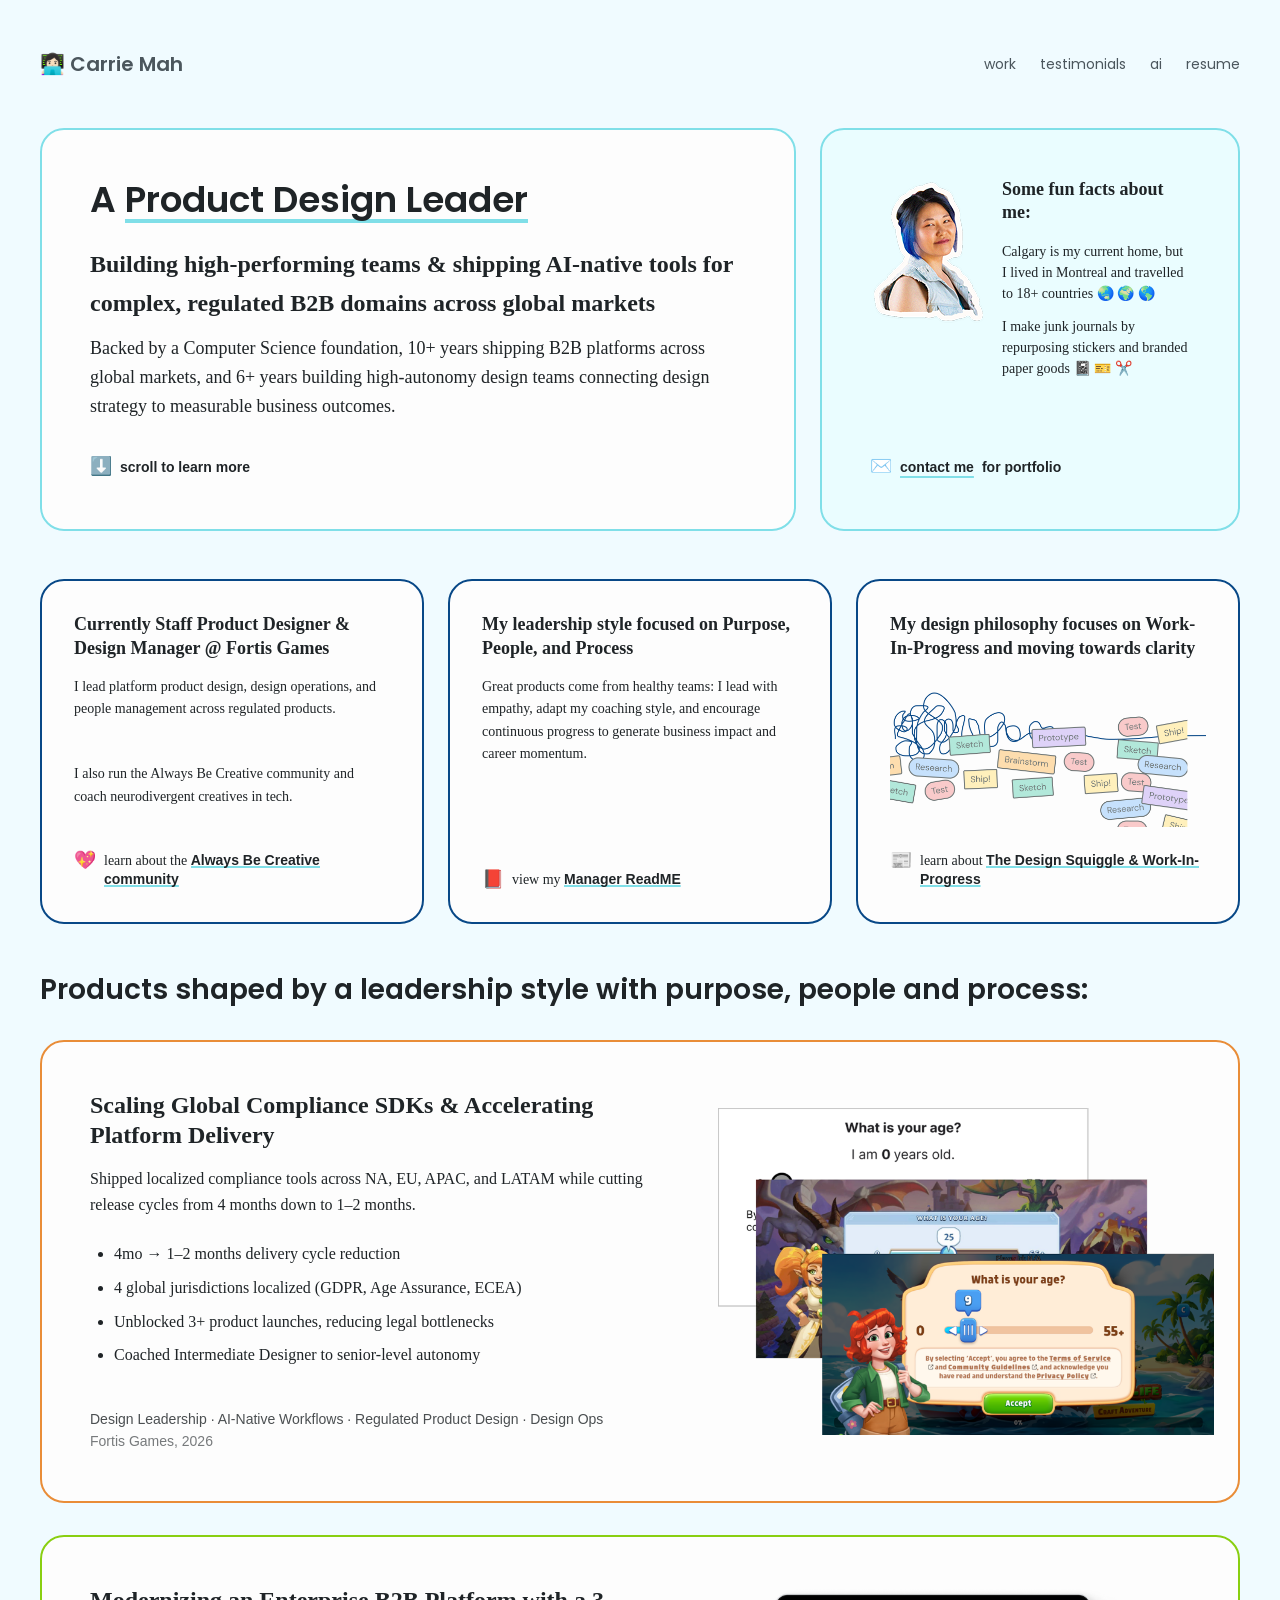
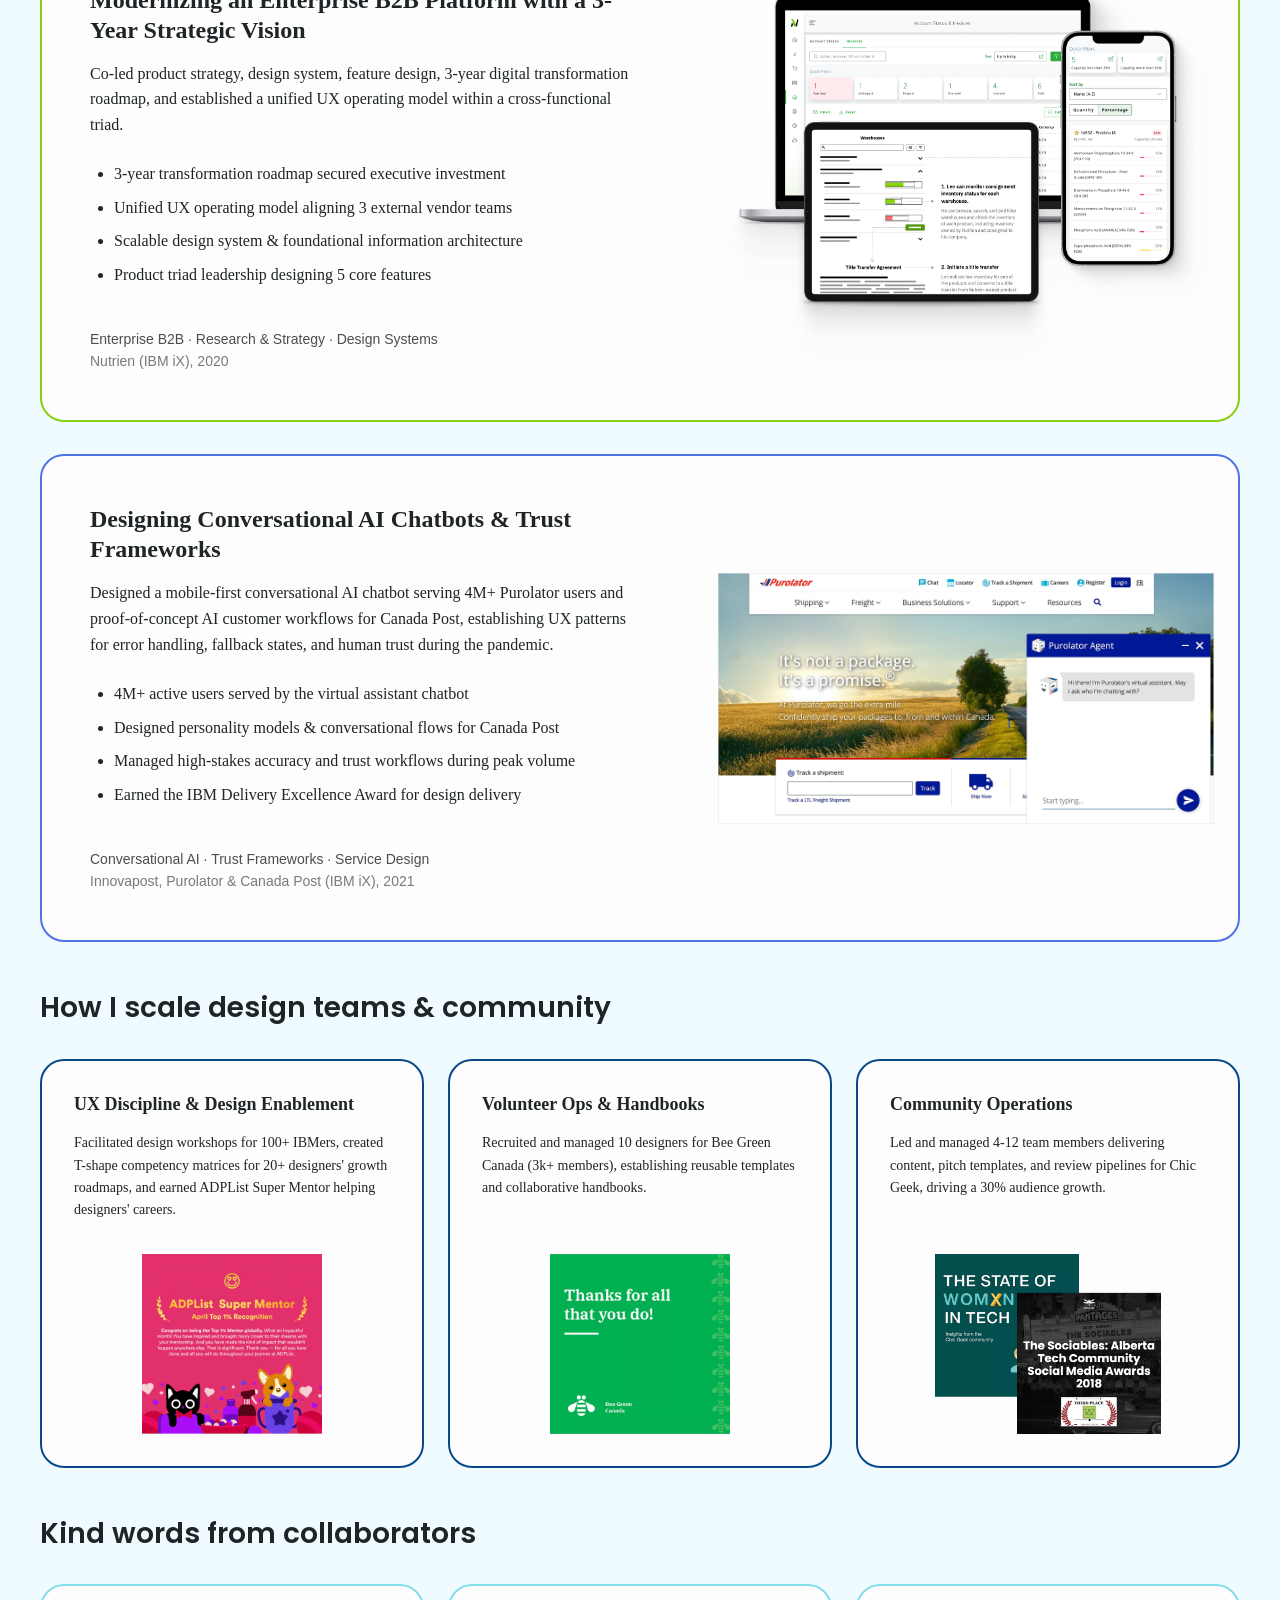
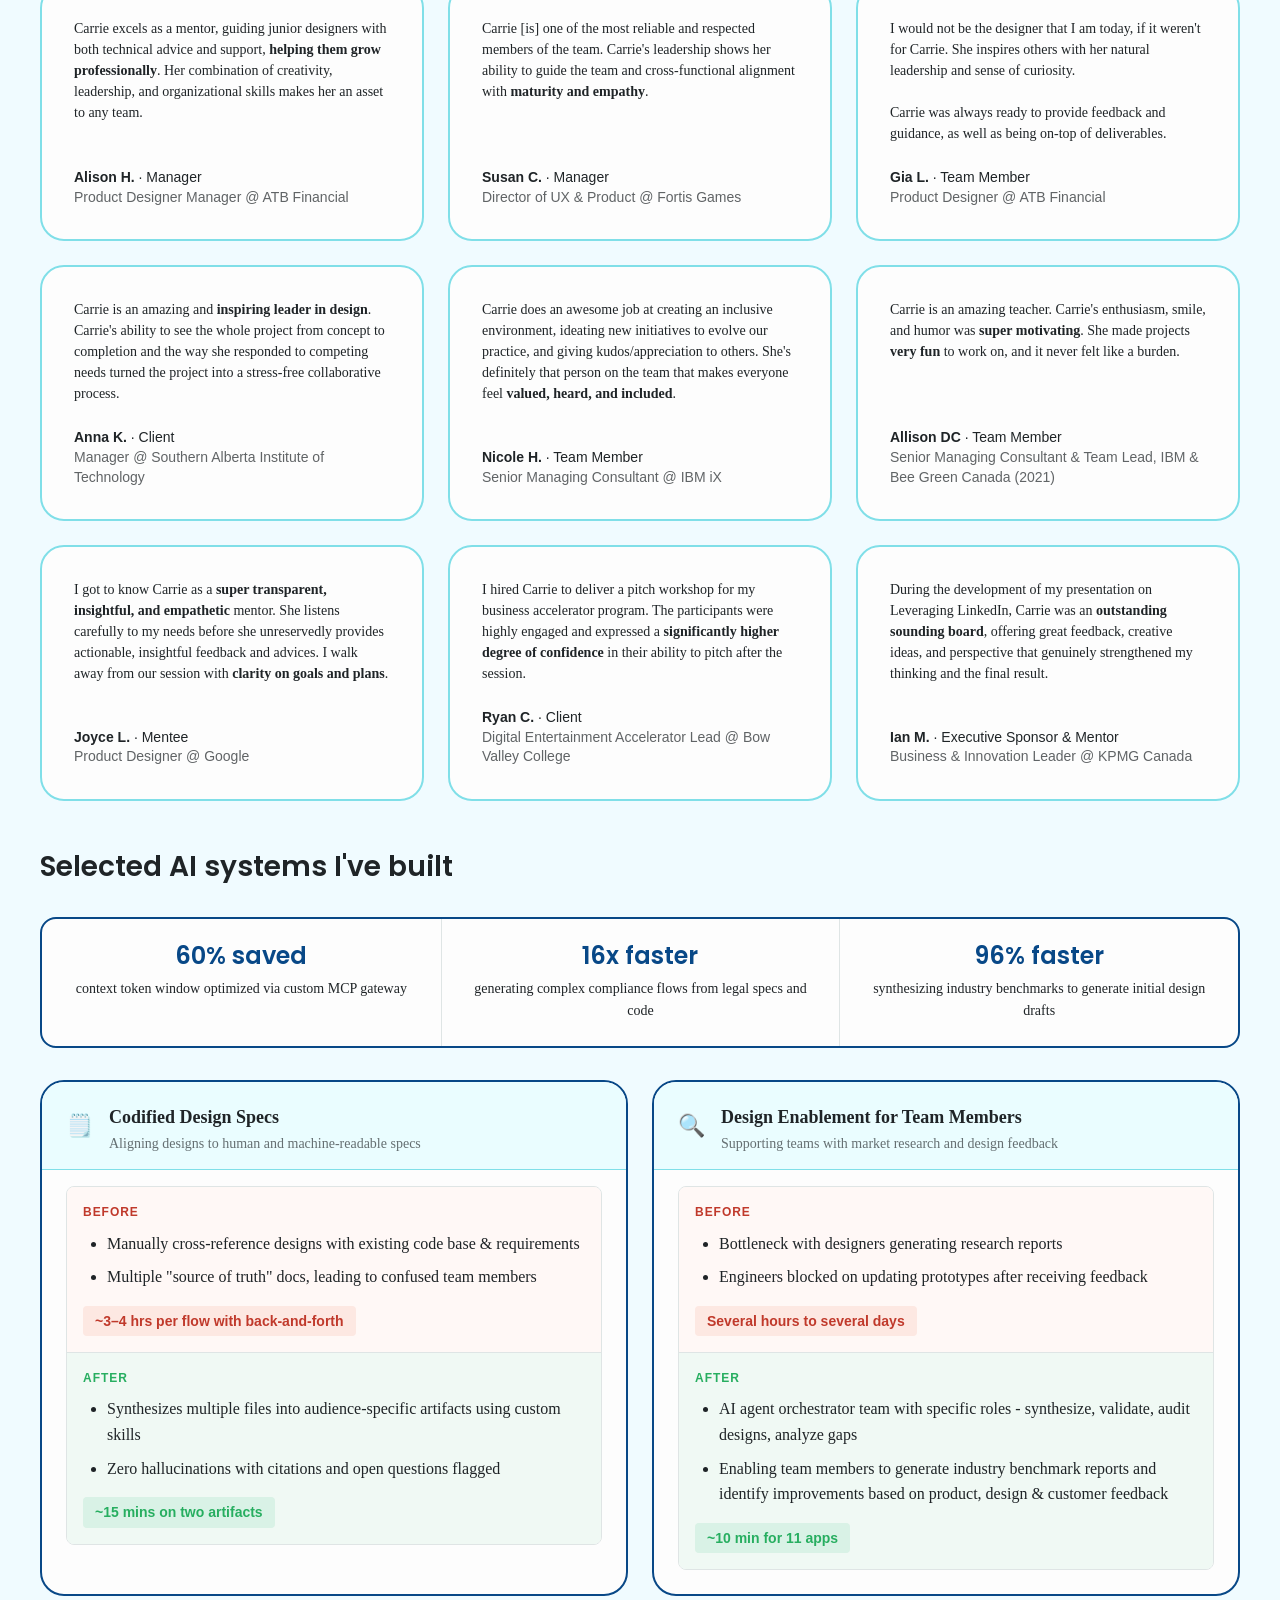
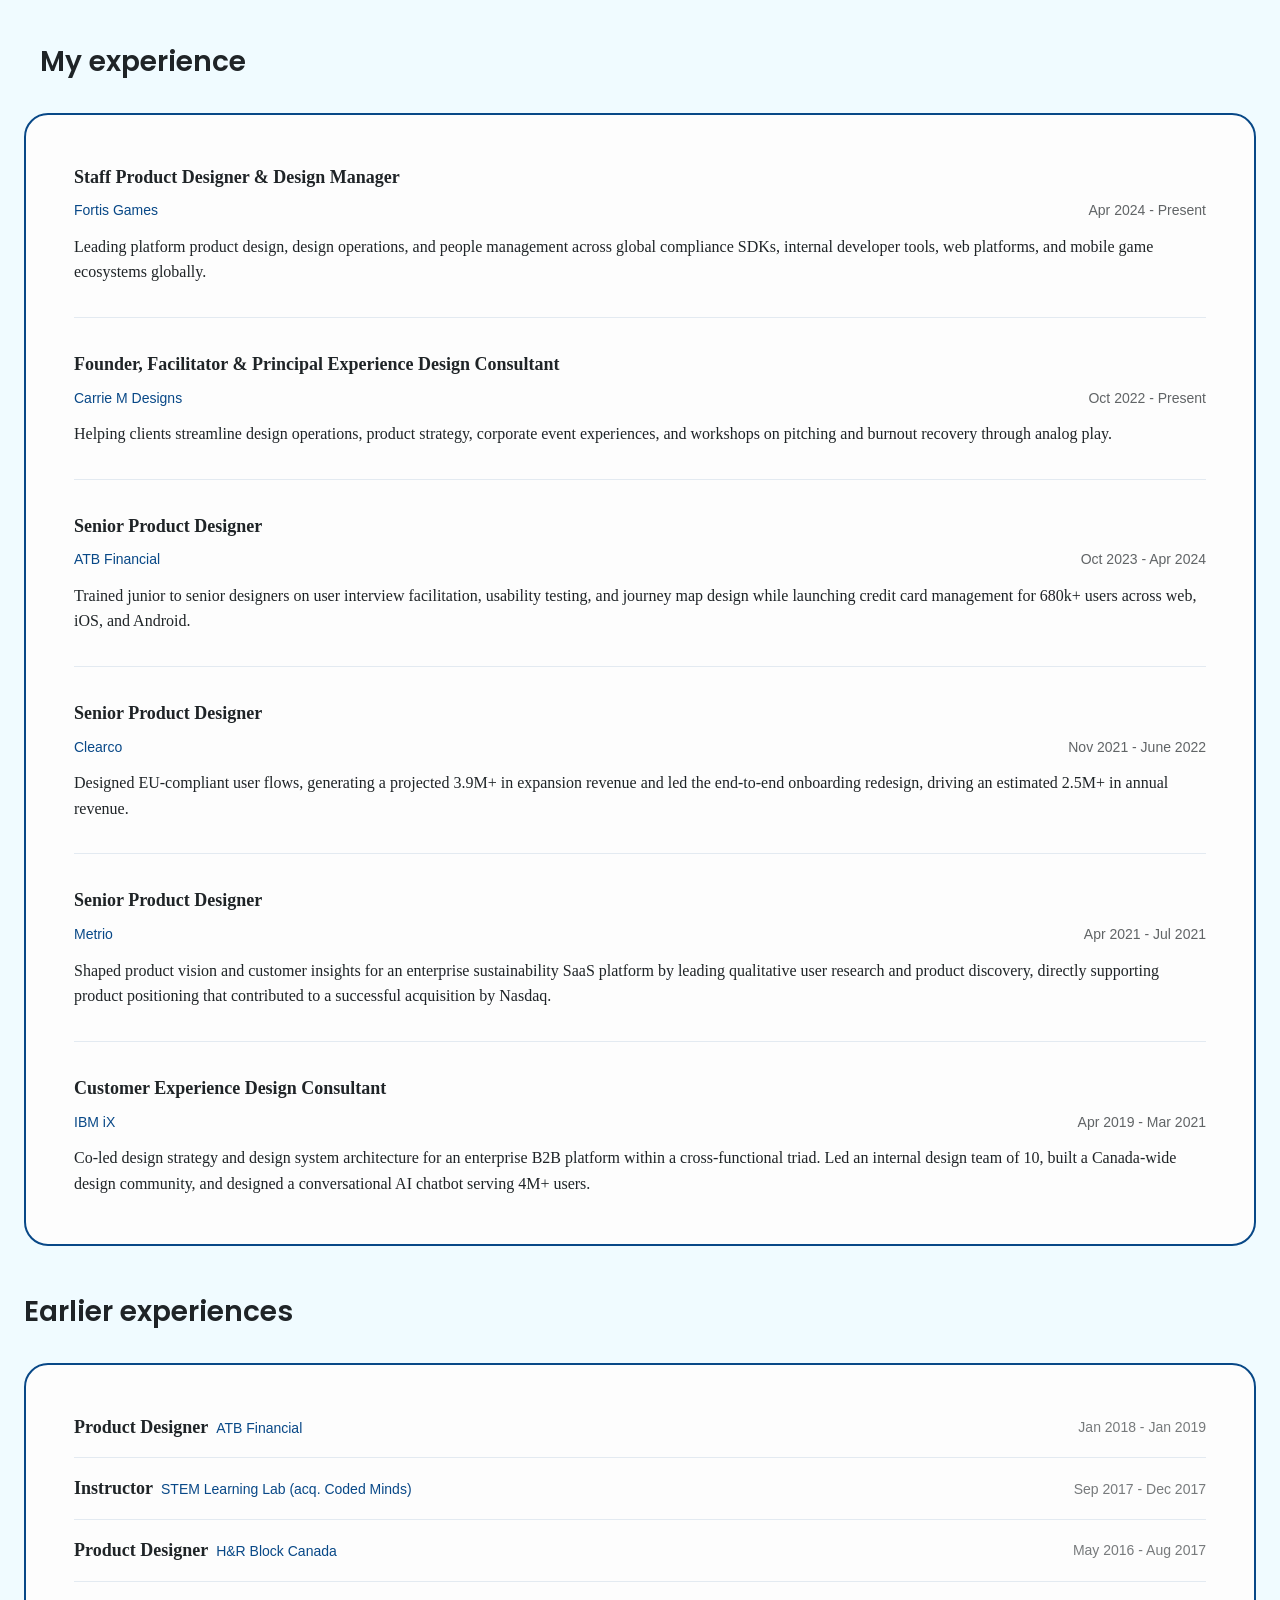
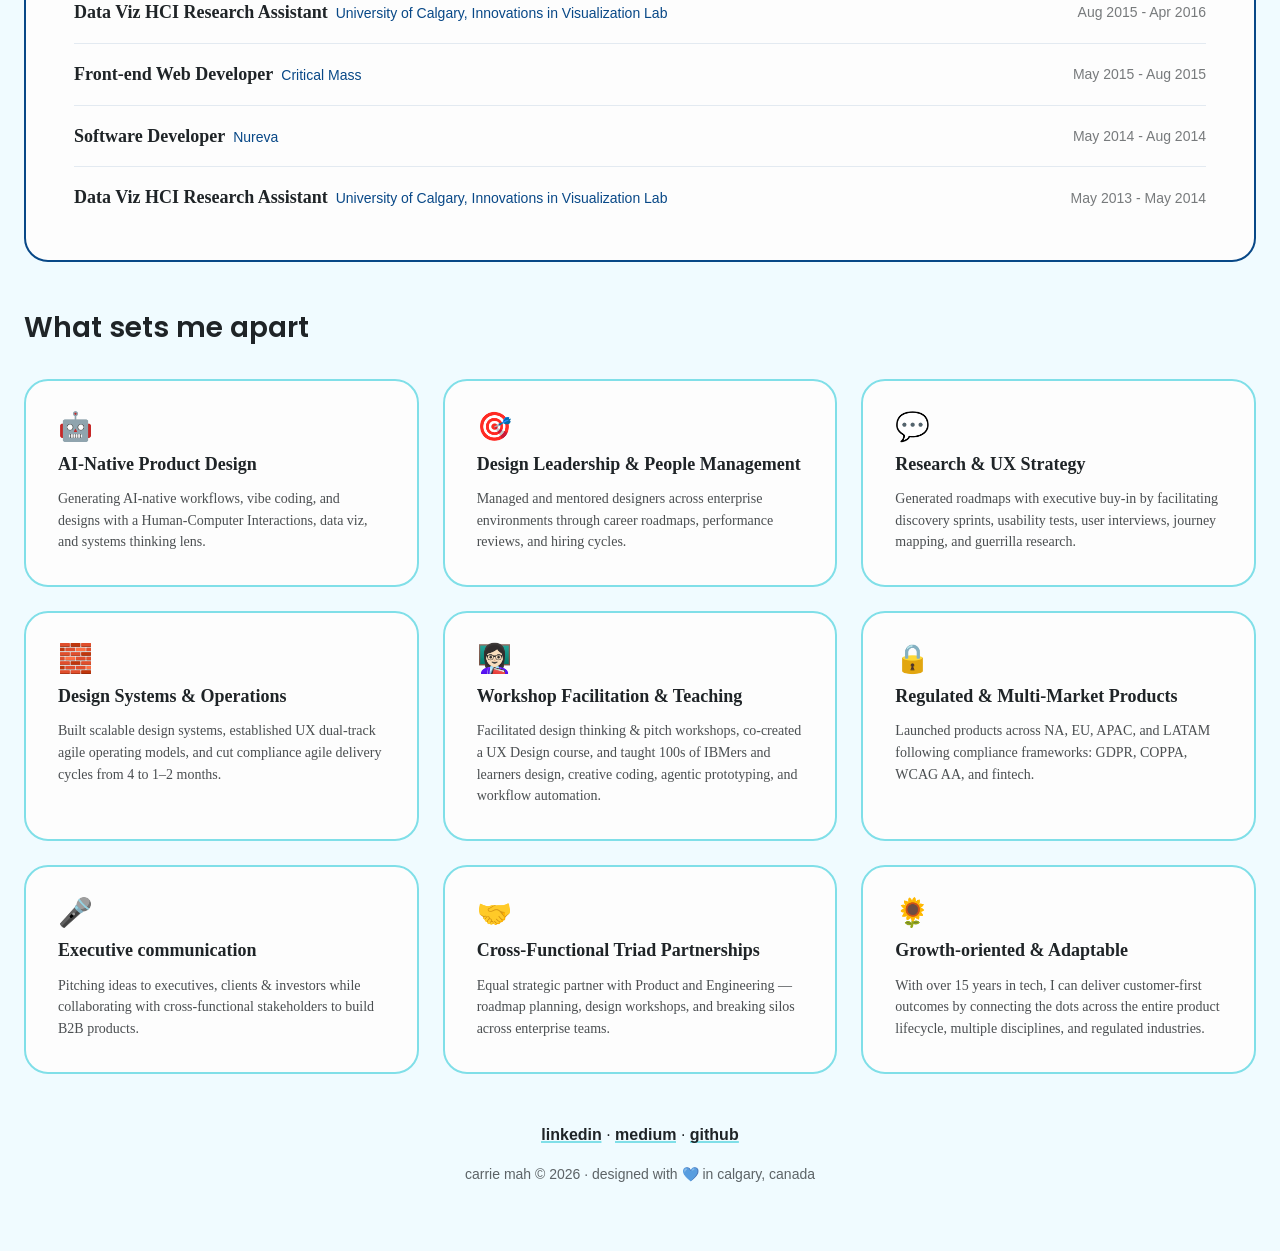
==== index.html @ dd3c5d98 "add more links" ====
<!DOCTYPE html>
<html lang="en">
<head>
    <!-- Designed by Carrie Mah; coded by Gemini 3.7 Flash (Lite) -->
    <meta charset="UTF-8">
    <meta name="viewport" content="width=device-width, initial-scale=1.0">
    <title>Carrie Mah - Product Design Leader</title>
    <meta name="description" content="Portfolio of Carrie Mah — Product Design Leader with a Computer Science background, building high-performing teams and shipping AI-native products in complex, regulated domains across global markets.">
    
    <!-- Open Graph / LinkedIn / Facebook -->
    <meta property="og:type" content="website">
    <meta property="og:title" content="Carrie Mah - Product Design Leader">
    <meta property="og:description" content="Product Design Leader with a Computer Science background, building high-performing teams and shipping AI-native products in complex, regulated domains across global markets.">
    <meta property="og:image" content="img/carrie-mah-cover.jpg">
    
    <!-- Twitter / X -->
    <meta name="twitter:card" content="summary_large_image">
    <meta name="twitter:title" content="Carrie Mah - Product Design Leader">
    <meta name="twitter:description" content="Product Design Leader with a Computer Science background, building high-performing teams and shipping AI-native products in complex, regulated domains across global markets.">
    <meta name="twitter:image" content="img/carrie-mah-cover.jpg">
    
    <!-- Favicon -->
    <link rel="icon" type="image/png" href="img/favicon.png">
    <link rel="apple-touch-icon" href="img/favicon.png">
    
    <!-- Poppins Font from Google Fonts -->
    <link rel="preconnect" href="https://fonts.googleapis.com">
    <link rel="preconnect" href="https://fonts.gstatic.com" crossorigin>
    <link href="https://fonts.googleapis.com/css2?family=Poppins:wght@600&display=swap" rel="stylesheet">
    <link rel="stylesheet" href="style.css">
</head>
<body>
    <div class="page-container">
        <!-- Top Bar / Header -->
        <header class="main-header">
            <div class="logo-container">
                <a href="#home" class="logo-text"><span aria-hidden="true">👩🏻‍💻</span> Carrie Mah</a>
            </div>

            <!-- Add Navigation Menu -->
                <nav class="header-nav" aria-label="Main Navigation">
                    <a href="#work" class="nav-link">work</a>
                    <a href="#testimonials" class="nav-link">testimonials</a>
                    <a href="#ai" class="nav-link">ai</a>
                    <a href="#resume" class="nav-link">resume</a>
                </nav>
        </header>

        <!-- Main Landmark for Screen Readers -->
        <main id="main-content">
            <!-- Hero Section -->
            <section id="home" class="hero-section" aria-label="Introduction">
                <div class="hero-left">
                    <h1 class="hero-title">A <span class="bold-line">Product Design Leader</span></h1>
                    <h2 class="hero-subtitle">Building high-performing teams & shipping AI-native tools for complex, regulated B2B domains across global markets</h2>
                    <p class="hero-desc">Backed by a Computer Science foundation, 10+ years shipping B2B platforms across global markets, and 6+ years building high-autonomy design teams connecting design strategy to measurable business outcomes.</p>
                    <div class="hero-footer">
                        <span class="scroll-icon" aria-hidden="true">⬇️</span>
                        <span class="scroll-text">scroll to learn more</span>
                    </div>
                </div>
                <div class="hero-right">
                    <div class="hero-right-top">
                        <img src="img/carriem_profile.png" alt="Portrait of Carrie Mah, Product Design Leader" class="hero-avatar-img" width="120" height="147">
                        <div class="facts-content">
                            <h2 class="facts-title">Some fun facts about me:</h2>
                            <p class="facts-text-p">Calgary is my current home, but I lived in Montreal and travelled to 18+ countries 🌏 🌍 🌎</p>
                            <p class="facts-text-p">I make junk journals by repurposing stickers and branded paper goods 📓 🎫 ✂️</p>
                        </div>
                    </div>
                    <div class="hero-footer">
                        <span class="scroll-icon" aria-hidden="true">✉️</span>
                        <a href="mailto:hello@carriemdesigns.com" target="_blank" rel="noopener noreferrer" class="bold-link">contact me</a> for portfolio
                    </div>
                </div>

            </section>

            <!-- Quick Philosophy Row -->
            <section class="philosophy-section" aria-label="Leadership and Design Philosophy">
                <div class="phil-card">
                    <h3 class="phil-card-title">Currently Staff Product Designer & Design Manager @ Fortis Games</h3>
                    <p class="phil-card-desc">I lead platform product design, design operations, and people management across regulated products.</p>
                    <p class="phil-card-desc">I also run the Always Be Creative community and coach neurodivergent creatives in tech.</p>
                    <div class="link-row align-top">
                        <span class="link-emoji" aria-hidden="true">💖</span>
                        <span class="link-text-block">learn about the <a href="https://www.alwaysbecreative.ca/bio.html" target="_blank" rel="noopener noreferrer" class="bold-link">Always Be Creative community</a></span>
                    </div>
                </div>
                <div class="phil-card">
                    <h3 class="phil-card-title">My leadership style focused on Purpose, People, and Process</h3>
                    <p class="phil-card-desc">Great products come from healthy teams: I lead with empathy, adapt my coaching style, and encourage continuous progress to generate business impact and career momentum.</p>
                    <div class="link-row align-top">
                        <span class="link-emoji" aria-hidden="true">📕</span>
                        <span class="link-text-block">view my <a href="https://managerreadme.com/readme/carriemahplay" target="_blank" rel="noopener noreferrer" class="bold-link">Manager ReadME</a></span>
                    </div>
                </div>
                <div class="phil-card squiggle-card">
                    <h3 class="phil-card-title">My design philosophy focuses on Work-In-Progress and moving towards clarity</h3>
                    <div class="squiggle-img-container phil-card-desc">
                        <picture>
                            <source media="(max-width: 768px)" srcset="img/design-process_mobile.png">
                            <img src="img/design-process_desktop.png" alt="The Design Squiggle illustrating the progression from uncertainty and research patterns to clarity in product design" class="design-process-img">
                        </picture>
                    </div>
                     <div class="link-row align-top">
                        <span class="link-emoji" aria-hidden="true">📰</span>
                        <span class="link-text-block">learn about <a href="https://carriemahplay.medium.com/" target="_blank" rel="noopener noreferrer" class="bold-link">The Design Squiggle & Work-In-Progress</a></span>
                    </div>
                </div>
            </section>

            <!-- Section: Case Studies Title -->
            <h2 id="work" class="section-heading">Products shaped by a leadership style with purpose, people and process:</h2>

            <!-- Case Studies -->
            <section class="case-studies-section" aria-label="Case Studies">
                <!-- Project 1 -->
                <div class="case-study-card project-1">
                    <div class="cs-content">
                        <h3 class="cs-title">Scaling Global Compliance SDKs & Accelerating Platform Delivery</h3>
                        <p class="cs-desc">Shipped localized compliance tools across NA, EU, APAC, and LATAM while cutting release cycles from 4 months down to 1–2 months.</p>
                        <ul class="cs-bullets">
                            <li>4mo → 1–2 months delivery cycle reduction</li>
                            <li>4 global jurisdictions localized (GDPR, Age Assurance, ECEA)</li>
                            <li>Unblocked 3+ product launches, reducing legal bottlenecks</li>
                            <li>Coached Intermediate Designer to senior-level autonomy</li>
                        </ul>
                        <div class="cs-footer">
                            <div class="cs-tags">Design Leadership · AI-Native Workflows · Regulated Product Design · Design Ops</div>
                            <div class="cs-meta">Fortis Games, 2026</div>
                        </div>
                    </div>
                    <div class="cs-image-container padded-graphic">
                        <img src="img/case-study1.png" alt="Compliance SDK user flows, configuration panels, and verification screens for Fortis Games" class="cs-img" loading="lazy">
                    </div>
                </div>

                <!-- Project 2 -->
                <div class="case-study-card project-2">
                    <div class="cs-content">
                        <h3 class="cs-title">Modernizing an Enterprise B2B Platform with a 3-Year Strategic Vision</h3>
                        <p class="cs-desc">Co-led product strategy, design system, feature design, 3-year digital transformation roadmap, and established a unified UX operating model within a cross-functional triad.
</p>
                        <ul class="cs-bullets">
                            <li>3-year transformation roadmap secured executive investment</li>
                            <li>Unified UX operating model aligning 3 external vendor teams</li>
                            <li>Scalable design system & foundational information architecture</li>
                            <li>Product triad leadership designing 5 core features</li>
                        </ul>
                        <div class="cs-footer">
                            <div class="cs-tags">Enterprise B2B · Research & Strategy · Design Systems</div>
                            <div class="cs-meta">Nutrien (IBM iX), 2020</div>
                        </div>
                    </div>
                    <div class="cs-image-container padded-graphic">
                        <img src="img/case-study2.png" alt="Enterprise B2B web platform redesign interface and design system component library for Nutrien" class="cs-img" loading="lazy">
                    </div>
                </div>

                <!-- Project 3 -->
                <div class="case-study-card project-3">
                    <div class="cs-content">
                        <h3 class="cs-title">Designing Conversational AI Chatbots & Trust Frameworks</h3>
                        <p class="cs-desc">Designed a mobile-first conversational AI chatbot serving 4M+ Purolator users and proof-of-concept AI customer workflows for Canada Post, establishing UX patterns for error handling, fallback states, and human trust during the pandemic.</p>
                        <ul class="cs-bullets">
                            <li>4M+ active users served by the virtual assistant chatbot</li>
                            <li>Designed personality models & conversational flows for Canada Post</li>
                            <li>Managed high-stakes accuracy and trust workflows during peak volume</li>
                            <li>Earned the IBM Delivery Excellence Award for design delivery</li>
                        </ul>
                        <div class="cs-footer">
                            <div class="cs-tags">Conversational AI · Trust Frameworks · Service Design</div>
                            <div class="cs-meta">Innovapost, Purolator & Canada Post (IBM iX), 2021</div>
                        </div>
                    </div>
                    <div class="cs-image-container padded-graphic">
                        <!-- Use an image or mockup representing the virtual assistant flows -->
                        <img src="img/case-study3.png" alt="Purolator virtual assistant chatbot conversational mockups and flows"
class="cs-img" loading="lazy">
                    </div>
                </div>
        </section>

        <!-- Section: Leadership & Enablement -->
                <h2 class="section-heading">How I scale design teams & community</h2>

                <section class="philosophy-section leadership-cards-grid" aria-label="Leadership, Enablement & Design Operations">
                    <!-- Card 1: IBM T-Shape -->
                    <div class="phil-card lead-card-visual">
                        <div class="lead-card-text">
                            <h3 class="phil-card-title">UX Discipline & Design Enablement</h3>
                            <p class="phil-card-desc">Facilitated design workshops for 100+ IBMers, created T-shape competency matrices for 20+ designers' growth roadmaps, and earned ADPList Super Mentor helping designers' careers.</p>
                        </div>
                        <div class="lead-card-img-container">
                            <img src="img/project-adp list.jpg" alt="ADPList Super Mentor for designers award" class="lead-card-img"
  loading="lazy">
                        </div>
                    </div>

                    <!-- Card 2: Bee Green -->
                    <div class="phil-card lead-card-visual">
                        <div class="lead-card-text">
                            <h3 class="phil-card-title">Volunteer Ops & Handbooks</h3>
                            <p class="phil-card-desc">Recruited and managed 10 designers for Bee Green Canada (3k+ members), establishing
  reusable templates and collaborative handbooks.</p>
                        </div>
                        <div class="lead-card-img-container">
                            <img src="img/projects-bee green.jpg" alt="Thanks for all that you do Bee Green Canada image" class="lead-card-img" loading="lazy">
                        </div>
                    </div>

                    <!-- Card 3: Chic Geek -->
                    <div class="phil-card lead-card-visual">
                        <div class="lead-card-text">
                            <h3 class="phil-card-title">Community Operations</h3>
                            <p class="phil-card-desc">Led and managed 4-12 team members delivering content, pitch templates, and review pipelines for Chic Geek, driving a 30% audience growth.
</p>
                        </div>
                        <div class="lead-card-img-container">
                            <img src="img/project-chic geek.png" alt="Chic Geek State of Womxn in Tech and The Sociables: Alberta Tech Community Social Media Awards 2018" class="lead-card-img"
  loading="lazy">
                        </div>
                    </div>
                </section>

        <!-- Section: Testimonials Title -->
        <h2 id="testimonials" class="section-heading">Kind words from collaborators</h2>

        <!-- Testimonials Grid -->
        <section class="testimonials-grid">
            <!-- Testimonial 1 -->
            <div class="testimonial-card">
                <p class="t-text">Carrie excels as a mentor, guiding junior designers with both technical advice and support, <strong>helping them grow professionally</strong>. Her combination of creativity, leadership, and organizational skills makes her an asset to any team.</p>
                <div class="t-author">
                    <span class="t-name">Alison H.</span> · Manager<br>
                    <span class="t-title">Product Designer Manager @ ATB Financial</span>
                </div>
            </div>

            <!-- Testimonial 2 -->
            <div class="testimonial-card">
                <p class="t-text">Carrie [is] one of the most reliable and respected members of the team. Carrie's leadership shows her ability to guide the team and cross-functional alignment with <strong>maturity and empathy</strong>.</p>
                <div class="t-author">
                    <span class="t-name">Susan C.</span> · Manager<br>
                    <span class="t-title">Director of UX & Product @ Fortis Games</span>
                </div>
            </div>

            <!-- Testimonial 3 -->
            <div class="testimonial-card">
                <p class="t-text">I would not be the designer that I am today, if it weren't for Carrie. She inspires others with her natural leadership and sense of curiosity.<br><br>Carrie was always ready to provide feedback and guidance, as well as being on-top of deliverables.</p>
                <div class="t-author">
                    <span class="t-name">Gia L.</span> · Team Member<br>
                    <span class="t-title">Product Designer @ ATB Financial</span>
                </div>
            </div>

            <!-- Testimonial 4 -->
            <div class="testimonial-card">
                <p class="t-text">Carrie is an amazing and <strong>inspiring leader in design</strong>. Carrie's ability to see the whole project from concept to completion and the way she responded to competing needs turned the project into a stress-free collaborative process.</p>
                <div class="t-author">
                    <span class="t-name">Anna K.</span> · Client<br>
                    <span class="t-title">Manager @ Southern Alberta Institute of Technology</span>
                </div>
            </div>

            <!-- Testimonial 5 -->
            <div class="testimonial-card">
                <p class="t-text">Carrie does an awesome job at creating an inclusive environment, ideating new initiatives to evolve our practice, and giving kudos/appreciation to others. She's definitely that person on the team that makes everyone feel <strong>valued, heard, and included</strong>.</p>
                <div class="t-author">
                    <span class="t-name">Nicole H.</span> · Team Member<br>
                    <span class="t-title">Senior Managing Consultant @ IBM iX</span>
                </div>
            </div>

            <!-- Testimonial 6 -->
            <div class="testimonial-card">
                <p class="t-text">Carrie is an amazing teacher. Carrie's enthusiasm, smile, and humor was <strong>super motivating</strong>. She made projects <strong>very fun</strong> to work on, and it never felt like a burden.</p>
                <div class="t-author">
                    <span class="t-name">Allison DC</span> · Team Member<br>
                    <span class="t-title">Senior Managing Consultant & Team Lead, IBM & Bee Green Canada (2021)</span>
                </div>
            </div>

            <!-- Testimonial 7 -->
            <div class="testimonial-card">
                <p class="t-text">I got to know Carrie as a <strong>super transparent, insightful, and empathetic</strong> mentor. She listens carefully to my needs before she unreservedly provides actionable, insightful feedback and advices. I walk away from our session with <strong>clarity on goals and plans</strong>.</p>
                <div class="t-author">
                    <span class="t-name">Joyce L.</span> · Mentee<br>
                    <span class="t-title">Product Designer @ Google</span>
                </div>
            </div>

            <!-- Testimonial 8 -->
            <div class="testimonial-card">
                <p class="t-text">I hired Carrie to deliver a pitch workshop for my business accelerator program. The participants were highly engaged and expressed a <strong>significantly higher degree of confidence</strong> in their ability to pitch after the session.</p>
                <div class="t-author">
                    <span class="t-name">Ryan C.</span> · Client<br>
                    <span class="t-title">Digital Entertainment Accelerator Lead @ Bow Valley College</span>
                </div>
            </div>

            <!-- Testimonial 9 -->
            <div class="testimonial-card">
                <p class="t-text">During the development of my presentation on Leveraging LinkedIn, Carrie was an <strong>outstanding sounding board</strong>, offering great feedback, creative ideas, and perspective that genuinely strengthened my thinking and the final result.</p>
                <div class="t-author">
                    <span class="t-name">Ian M.</span> · Executive Sponsor & Mentor<br>
                    <span class="t-title">Business & Innovation Leader @ KPMG Canada</span>
                </div>
            </div>
        </section>

        <!-- Section: AI Systems I've Built -->
        <h2 id="ai" class="section-heading">Selected AI systems I've built</h2>

        <!-- AI Stat Strip -->
        <div class="ai-stat-strip">
            <div class="ai-stat-item">
                <div class="ai-stat-num">60% saved</div>
                <div class="phil-card-desc">context token window optimized via custom MCP gateway</div>
            </div>
            <div class="ai-stat-item">
                <div class="ai-stat-num">16x faster</div>
                <div class="phil-card-desc">generating complex compliance flows from legal specs and code</div>
            </div>
            <div class="ai-stat-item">
                <div class="ai-stat-num">96% faster</div>
                <div class="phil-card-desc">synthesizing industry benchmarks to generate initial design drafts</div>
            </div>
        </div>

        <!-- AI Insight Cards Grid -->
        <section class="ai-insights-grid" aria-label="AI Systems Built">

            <!-- Card: Design-to-Spec Pipeline -->
            <div class="ai-insight-card">
                <div class="ai-insight-header">
                    <span class="ai-insight-icon">🗒️</span>
                    <div>
                        <h3 class="ai-insight-title">Codified Design Specs</h3>
                        <p class="ai-insight-tagline">Aligning designs to human and machine-readable specs</p>
                    </div>
                </div>
                <div class="ai-insight-body">
                    <div class="ai-ba">
                        <div class="ai-ba-col ai-ba-before">
                            <div class="ai-ba-label">Before</div>
                            <ul class="cs-bullets">
                                <li>Manually cross-reference designs with existing code base & requirements</li>
                                <li>Multiple "source of truth" docs, leading to confused team members</li>
                            </ul>
                            <div class="ai-ba-effort">~3–4 hrs per flow with back-and-forth</div>
                        </div>
                        <div class="ai-ba-col ai-ba-after">
                            <div class="ai-ba-label">After</div>
                            <ul class="cs-bullets">
                                <li>Synthesizes multiple files into audience-specific artifacts using custom skills</li>
                                <li>Zero hallucinations with citations and open questions flagged</li>
                            </ul>
                            <div class="ai-ba-effort">~15 mins on two artifacts</div>
                        </div>
                    </div>
                </div>
            </div>

            <!-- Card: Competitive Research System -->
            <div class="ai-insight-card">
                <div class="ai-insight-header">
                    <span class="ai-insight-icon">🔍</span>
                    <div>
                        <h3 class="ai-insight-title">Design Enablement for Team Members</h3>
                        <p class="ai-insight-tagline">Supporting teams with market research and design feedback</p>
                    </div>
                </div>
                <div class="ai-insight-body">
                    <div class="ai-ba">
                        <div class="ai-ba-col ai-ba-before">
                            <div class="ai-ba-label">Before</div>
                            <ul class="cs-bullets">
                                <li>Bottleneck with designers generating research reports</li>
                                <li>Engineers blocked on updating prototypes after receiving feedback</li>
                            </ul> 
                            <div class="ai-ba-effort">Several hours to several days</div>
                        </div>
                        <div class="ai-ba-col ai-ba-after">
                            <div class="ai-ba-label">After</div>
                            <ul class="cs-bullets">
                                <li>AI agent orchestrator team with specific roles - synthesize, validate, audit designs, analyze gaps</li>
                                <li>Enabling team members to generate industry benchmark reports and identify improvements based on product, design & customer feedback</li>
                            </ul> 
                            <div class="ai-ba-effort">~10 min for 11 apps</div>
                        </div>
                    </div>
                </div>
            </div>
        </section>

    
        <!-- Section: Experience Title -->
        <h2 id="resume" class="section-heading">My experience</h2>

        <!-- <div class="shadow-btn-container">
        <a href="mah-carrie_resume-2026.pdf" target="_blank" class="shadow-btn-front">
            Download Resume
        </a> -->
    </div>

        <!-- Experience Card -->
        <section class="experience-card">
            <!-- Job 1 -->
            <div class="job-item">
                <div class="job-header">
                    <div class="job-title-group">
                        <h4 class="job-role">Staff Product Designer & Design Manager</h4>
                        <div class="company-date-row">
                            <span class="job-company">Fortis Games</span>
                            <span class="job-dates">Apr 2024 - Present</span>
                        </div>
                    </div>
                </div>
                <p class="job-desc">Leading platform product design, design operations, and people management across global compliance SDKs, internal developer tools, web platforms, and mobile game ecosystems globally.</p>
            </div>

            <!-- Job 2 -->
            <div class="job-item">
                <div class="job-header">
                    <div class="job-title-group">
                        <h4 class="job-role">Founder, Facilitator & Principal Experience Design Consultant</h4>
                        <div class="company-date-row">
                            <span class="job-company">Carrie M Designs</span>
                            <span class="job-dates">Oct 2022 - Present</span>
                        </div>
                    </div>
                </div>
                <p class="job-desc">Helping clients streamline design operations, product strategy, corporate event experiences, and workshops on pitching and burnout recovery through analog play.</p>
            </div>

            <!-- Job 3 -->
            <div class="job-item">
                <div class="job-header">
                    <div class="job-title-group">
                        <h4 class="job-role">Senior Product Designer</h4>
                        <div class="company-date-row">
                            <span class="job-company">ATB Financial</span>
                            <span class="job-dates">Oct 2023 - Apr 2024</span>
                        </div>
                    </div>
                </div>
                <p class="job-desc">Trained junior to senior designers on user interview facilitation, usability testing, and journey map design while launching credit card management for 680k+ users across web, iOS, and Android.</p>
            </div>

            <!-- Job 4 -->
            <div class="job-item">
                <div class="job-header">
                    <div class="job-title-group">
                        <h4 class="job-role">Senior Product Designer</h4>
                        <div class="company-date-row">
                            <span class="job-company">Clearco</span>
                            <span class="job-dates">Nov 2021 - June 2022</span>
                        </div>
                    </div>
                </div>
                <p class="job-desc">Designed EU-compliant user flows, generating a projected 3.9M+ in expansion revenue and led the end-to-end onboarding redesign, driving an estimated 2.5M+ in annual revenue.</p>
            </div>

            <!-- Job 5 -->
            <div class="job-item">
                <div class="job-header">
                    <div class="job-title-group">
                        <h4 class="job-role">Senior Product Designer</h4>
                        <div class="company-date-row">
                            <span class="job-company">Metrio</span>
                            <span class="job-dates">Apr 2021 - Jul 2021</span>
                        </div>
                    </div>
                </div>
                <p class="job-desc">Shaped product vision and customer insights for an enterprise sustainability SaaS platform by leading qualitative user research and product discovery, directly supporting product positioning that contributed to a successful acquisition by Nasdaq.</p>
            </div>

            <!-- Job 6 -->
            <div class="job-item">
                <div class="job-header">
                    <div class="job-title-group">
                        <h4 class="job-role">Customer Experience Design Consultant</h4>
                        <div class="company-date-row">
                            <span class="job-company">IBM iX</span>
                            <span class="job-dates">Apr 2019 - Mar 2021</span>
                        </div>
                    </div>
                </div>
                <p class="job-desc">Co-led design strategy and design system architecture for an enterprise B2B platform within a cross-functional triad. Led an internal design team of 10, built a Canada-wide design community, and designed a conversational AI chatbot serving 4M+ users.</p>
            </div>
        </section>

        <!-- Section: Earlier Experiences Title -->
        <h2 class="section-heading">Earlier experiences</h2>

        <!-- Earlier Experiences Card -->
        <section class="earlier-experience-card">
            <div class="earlier-item">
                <div class="earlier-role-group">
                    <h4 class="earlier-role">Product Designer</h4>
                    <span class="earlier-company">ATB Financial</span>
                </div>
                <span class="earlier-dates">Jan 2018 - Jan 2019</span>
            </div>

            <div class="earlier-item">
                <div class="earlier-role-group">
                    <h4 class="earlier-role">Instructor</h4>
                    <span class="earlier-company">STEM Learning Lab (acq. Coded Minds)</span>
                </div>
                <span class="earlier-dates">Sep 2017 - Dec 2017</span>
            </div>

            <div class="earlier-item">
                <div class="earlier-role-group">
                    <h4 class="earlier-role">Product Designer</h4>
                    <span class="earlier-company">H&R Block Canada</span>
                </div>
                <span class="earlier-dates">May 2016 - Aug 2017</span>
            </div>

            <div class="earlier-item">
                <div class="earlier-role-group">
                    <h4 class="earlier-role">Data Viz HCI Research Assistant</h4>
                    <span class="earlier-company">University of Calgary, Innovations in Visualization Lab</span>
                </div>
                <span class="earlier-dates">Aug 2015 - Apr 2016</span>
            </div>

            <div class="earlier-item">
                <div class="earlier-role-group">
                    <h4 class="earlier-role">Front-end Web Developer</h4>
                    <span class="earlier-company">Critical Mass</span>
                </div>
                <span class="earlier-dates">May 2015 - Aug 2015</span>
            </div>

            <div class="earlier-item">
                <div class="earlier-role-group">
                    <h4 class="earlier-role">Software Developer</h4>
                    <span class="earlier-company">Nureva</span>
                </div>
                <span class="earlier-dates">May 2014 - Aug 2014</span>
            </div>

            <div class="earlier-item">
                <div class="earlier-role-group">
                    <h4 class="earlier-role">Data Viz HCI Research Assistant</h4>
                    <span class="earlier-company">University of Calgary, Innovations in Visualization Lab</span>
                </div>
                <span class="earlier-dates">May 2013 - May 2014</span>
            </div>
        </section>
        </main>

        <!-- Section: Skills -->
        <h2 class="section-heading">What sets me apart</h2>
        <section class="skills-grid" aria-label="Core Skills">

            <div class="skill-card">
                <div class="skill-icon">🤖</div>
                <h3 class="skill-title">AI-Native Product Design</h3>
                <p class="skill-desc">Generating AI-native workflows, vibe coding, and designs with a Human-Computer Interactions, data viz, and systems thinking lens.</p>
            </div>

            <div class="skill-card">
                <div class="skill-icon">🎯</div>
                <h3 class="skill-title">Design Leadership &amp; People Management</h3>
                <p class="skill-desc">Managed and mentored designers across enterprise environments through career roadmaps, performance reviews, and hiring cycles.</p>
            </div>

            <div class="skill-card">
                <div class="skill-icon">💬</div>
                <h3 class="skill-title">Research &amp; UX Strategy</h3>
                <p class="skill-desc">Generated roadmaps with executive buy-in by facilitating discovery sprints, usability tests, user interviews, journey mapping, and guerrilla research.</p>
            </div>

            <div class="skill-card">
                <div class="skill-icon">🧱</div>
                <h3 class="skill-title">Design Systems &amp; Operations</h3>
                <p class="skill-desc">Built scalable design systems, established UX dual-track agile operating models, and cut compliance agile delivery cycles from 4  to 1–2 months.</p>
            </div>

            <div class="skill-card">
                <div class="skill-icon">👩🏻‍🏫</div>
                <h3 class="skill-title">Workshop Facilitation &amp; Teaching</h3>
                <p class="skill-desc">Facilitated design thinking & pitch workshops, co-created a UX Design course, and taught 100s of IBMers and learners design, creative coding, agentic prototyping, and workflow automation.</p>
            </div>

            <div class="skill-card">
                <div class="skill-icon">🔒</div>
                <h3 class="skill-title">Regulated &amp; Multi-Market Products</h3>
                <p class="skill-desc">Launched products across NA, EU, APAC, and LATAM following compliance frameworks: GDPR, COPPA, WCAG AA, and fintech.</p>
            </div>

            <div class="skill-card">
                <div class="skill-icon">🎤</div>
                <h3 class="skill-title">Executive communication</h3>
                <p class="skill-desc">Pitching ideas to executives, clients & investors while collaborating with cross-functional stakeholders to build B2B products.</p>
            </div>

            <div class="skill-card">
                <div class="skill-icon">🤝</div>
                <h3 class="skill-title">Cross-Functional Triad Partnerships</h3>
                <p class="skill-desc">Equal strategic partner with Product and Engineering — roadmap planning, design workshops, and breaking silos across enterprise teams.</p>
            </div>

            <div class="skill-card">
                <div class="skill-icon">🌻</div>
                <h3 class="skill-title">Growth-oriented &amp; Adaptable</h3>
                <p class="skill-desc">With over 15 years in tech, I can deliver customer-first outcomes by connecting the dots across the entire product lifecycle, multiple disciplines, and regulated industries.</p>
            </div>

        </section>

        

        <!-- Footer -->
        <footer class="main-footer">
            <!-- <div class="hero-footer">
            <span class="scroll-icon" aria-hidden="true">⬆️</span>
            <span class="scroll-text">top</span>
        </div> -->
            <div class="footer-links">
                <a href="https://www.linkedin.com/in/carriemah/" target="_blank" rel="noopener noreferrer" class="bold-link">linkedin</a> · <a href="https://carriemahplay.medium.com/" target="_blank" rel="noopener noreferrer" class="bold-link">medium</a>
                · <a href="https://github.com/carriemplay" target="_blank" rel="noopener noreferrer" class="bold-link">github</a>
            </div>
            <p class="footer-copyright">carrie mah © 2026 · designed with 💙 in calgary, canada</p>
        </footer>
    </div>
    <!-- Cloudflare Web Analytics --><script type='module' src='https://static.cloudflareinsights.com/beacon.min.js' data-cf-beacon='{"token": "a2509e0b3b124f7fac25ce0b87a6b7fc"}'></script><!-- End Cloudflare Web Analytics -->
</body>
</html>
---- style.css ----
/* Import Poppins SemiBold (600) */
@import url('https://fonts.googleapis.com/css2?family=Poppins:wght@600&display=swap');

:root {
    --bg-page: #F0FBFF;
    --bg-card-white: #FDFDFD;
    --bg-card-blue: #EAFDFF;
    
    --border-light-blue: #80DFE8;
    --border-dark-blue: #084887;
    --border-orange: #E98D38;
    --border-green: #89CF11;
    --border-grey: #DFE5E5;
    --border-alt-blue: #4F73E4;
    
    --font-heading: 'Poppins', sans-serif;
    --font-links: 'Avenir Next', Avenir, 'Helvetica Neue', sans-serif;
    --font-body: 'Iowan Old Style', Iowan, Georgia, serif;
    
    --text-color: #1F2427;
    
    /* Spacing System (Standard 8pt / 4pt Grid) */
    --space-4: 4px;    /* 3xs - micro offsets, badge padding */
    --space-8: 8px;    /* 2xs - icon gaps, list item gaps */
    --space-12: 12px;  /* xs  - inline elements, tight margins */
    --space-16: 16px;  /* sm  - text block spacing, title margins */
    --space-24: 24px;  /* md  - standard card gap, grid gaps */
    --space-32: 32px;  /* lg  - card padding, section title margins */
    --space-48: 48px;  /* xl  - container margins, section padding */
    
    /* Typography Scale (Standard Modular Scale, 16px Base) */
    --text-xs: 0.75rem;    /* 12px - footnotes, tiny captions */
    --text-sm: 0.875rem;   /* 14px - metadata, dates, tags, small body */
    --text-base: 1rem;     /* 16px - standard body, primary descriptions */
    --text-lg: 1.125rem;   /* 18px - lead paragraphs, card titles, subheadings */
    --text-xl: 1.25rem;    /* 20px - small section titles, logo */
    --text-2xl: 1.5rem;    /* 24px - case study titles */
    --text-3xl: 1.75rem;   /* 28px - main section headings */
    --text-4xl: 2.25rem;   /* 36px - hero display title (H1) */
}

* {
    box-sizing: border-box;
    margin: 0;
    padding: 0;
}

body {
    background-color: var(--bg-page);
    color: var(--text-color);
    font-family: var(--font-body);
    font-size: var(--text-base);
    line-height: 1.6;
    padding: var(--space-48) var(--space-24);
}

.page-container {
    max-width: 1200px;
    margin: 0 auto;
}

/* Header */
.main-header {
    margin-bottom: var(--space-48);
}

.logo-container {
    display: flex;
    align-items: center;
    gap: var(--space-12);
}

.logo-text {
    font-family: var(--font-heading);
    font-weight: 600;
    font-size: var(--text-xl);
    text-decoration: none;
    color: var(--text-secondary, #4B565D);
    transition: color 0.2s ease, transform 0.2s ease;
}

.logo-text:hover {
    color: var(--main-primary, #084887);
    transform: translateY(-1px);
}

/* Enable Smooth Scrolling sitewide */
html {
    scroll-behavior: smooth;
    scroll-padding-top: 80px; /* Adjust this value to match your header height so headings aren't cut off at the top */
}

/* Header layout update to space out logo and navigation */
.main-header {
    display: flex;
    justify-content: space-between;
    align-items: center;
    top: 0;
    z-index: 100;
}

/* Nav Links Styles */
.header-nav {
    display: flex;
    gap: var(--space-24);
}

.nav-link {
    font-family: var(--font-heading);
    font-size: var(--text-sm);
    text-decoration: none;
    color: var(--text-secondary, #4B565D);
    transition: color 0.2s ease, transform 0.2s ease;
}

.nav-link:hover {
    color: var(--main-primary, #084887);
    transform: translateY(-1px);
}

/* The background shadow wrapper */
.shadow-btn-container {
    display: inline-block;
    position: relative;
    background-color: var(--border-light-blue); /* Shadow color */
    border-radius: var(--space-12);
    margin-bottom: var(--space-24);
}

/* The front outlined button */
.shadow-btn-front {
    display: inline-block;
    padding: 12px 28px;
    font-family: 'Poppins', sans-serif;
    font-weight: 600;
    font-size: var(--text-sm);
    text-decoration: none;
    color: var(--text-primary, #1F2427);
    background-color: #ffffff; /* Button color */
    border: 2px solid var(--border-dark-blue);
    border-radius: var(--space-12);

    /* Starting offset (creates the 3D look) */
    transform: translate(-4px, -4px);

    /* Smooth animation */
    transition: transform 0.15s cubic-bezier(0, 0, 0.2, 1);
}

/* Hover: The button pushes flat into the shadow */
.shadow-btn-container:hover .shadow-btn-front {
    transform: translate(0px, 0px);
}

/* Active (Clicking): Pushes it firmly down */
.shadow-btn-container:active .shadow-btn-front {
    transform: translate(1px, 1px);
}

/* Hero Section */
.hero-section {
    display: grid;
    grid-template-columns: 1.8fr 1fr;
    gap: var(--space-24);
    margin-bottom: var(--space-48);
}

.hero-left, .hero-right {
    border-radius: var(--space-24);
    border: 2px solid var(--border-light-blue);
    padding: var(--space-48);
}

.hero-left {
    background-color: var(--bg-card-white);
    display: flex;
    flex-direction: column;
    justify-content: space-between;
}

/* Facts card layout: column, image+facts row on top, contact pinned to bottom-left */
.hero-right {
    background-color: var(--bg-card-blue);
    display: flex;
    flex-direction: column;
    justify-content: space-between;
    align-items: flex-start;
    text-align: left;
    gap: var(--space-12);
}

.hero-right-top {
    display: flex;
    flex-direction: row;
    align-items: flex-start;
    gap: var(--space-12);
    width: 100%;
}

.hero-title {
    font-family: var(--font-heading);
    font-weight: 600;
    font-size: var(--text-4xl);
    line-height: 1.2;
    margin-bottom: var(--space-24);
}

.hero-subtitle {
    margin-bottom: var(--space-12);
}

.hero-desc {
    font-family: var(--font-body);
    font-size: var(--text-lg);
    margin-bottom: var(--space-32);
}

.hero-footer {
    display: flex;
    align-items: center;
    gap: var(--space-8);
    font-family: var(--font-links);
    font-weight: 600;
    font-size: var(--text-sm);
}

.scroll-icon {
    font-size: var(--text-lg);
}

.hero-avatar-img {
    width: 120px;
    height: 147px;
    object-fit: cover;
    flex-shrink: 0;
    border-radius: 0;
    transition: transform 0.3s cubic-bezier(0.25, 0.8, 0.25, 1);
}

.hero-avatar-img:hover {
    transform: rotate(1deg) translateY(-8px);
    -webkit-transform: rotate(1deg) translateY(-8px);
          -moz-transform: rotate(1deg) translateY(-8px);
          -ms-transform: rotate(1deg) translateY(-8px);
          -o-transform: rotate(1deg) translateY(-8px);
}

.facts-content {
    flex-grow: 1;
    text-align: left;
}

.facts-title {
    font-family: var(--font-body);
    font-weight: 600;
    font-size: var(--text-lg);
    line-height: 1.3;
    margin-bottom: var(--space-16);
}

.facts-text-p {
    font-family: var(--font-body);
    font-size: var(--text-sm);
    margin-bottom: var(--space-12);
    line-height: 1.5;
}

.facts-text-p:last-child {
    margin-bottom: 0;
}

/* Quick Philosophy Row */
.philosophy-section {
    display: grid;
    grid-template-columns: repeat(3, 1fr);
    gap: var(--space-24);
    margin-bottom: var(--space-48);
}

.phil-card {
    background-color: var(--bg-card-white);
    border: 2px solid var(--border-dark-blue);
    border-radius: var(--space-24);
    padding: var(--space-32);
    display: flex;
    flex-direction: column;
}

.phil-card-title {
    font-family: var(--font-body);
    font-weight: 600;
    font-size: var(--text-lg);
    line-height: 1.3;
    margin-bottom: var(--space-16);
}

.phil-card-desc {
    font-family: var(--font-body);
    font-size: var(--text-sm);
    margin-bottom: var(--space-16);
    flex-grow: 1;
}

/* Custom layout rows for links with vertically top-aligned emojis */
.link-row {
    display: flex;
    gap: var(--space-8);
    font-family: var(--font-body);
    font-size: var(--text-sm);
    color: var(--text-color);
}

.link-row.align-top {
    align-items: flex-start;
}

.link-emoji {
    font-size: var(--text-lg);
    line-height: 1;
}

.link-text-block {
    line-height: 1.4;
}

.bold-link {
    font-family: var(--font-links);
    font-weight: 600;
    color: var(--text-color);
    text-decoration: none;
    transition: opacity 0.2s ease;
    background:
    linear-gradient(
      to right,
      rgba(128, 223, 232, 1),
      rgba(128, 223, 232, 1)
    ),
    linear-gradient(
      to right,
      rgba(255, 0, 0, 1),
      rgba(255, 0, 180, 1),
      rgba(0, 100, 200, 1)
  );
  background-size: 100% 2px, 0 2px;
  background-position: 100% 100%, 0 100%;
  background-repeat: no-repeat;
  transition: background-size 400ms;
}

.bold-link:hover {
     background-size: 0 2px, 100% 2px;
}

.bold-line {
    transition: opacity 0.2s ease;
    background:
    linear-gradient(
      to right,
      rgba(128, 223, 232, 1),
      rgba(128, 223, 232, 1)
    ),
    linear-gradient(
      to right,
      rgba(255, 0, 0, 1),
      rgba(255, 0, 180, 1),
      rgba(0, 100, 200, 1)
  );
  background-size: 100% 4px, 0 4px;
  background-position: 100% 95%, 0 100%;
  background-repeat: no-repeat;
  transition: background-size 400ms;
}

.bold-line:hover {
     background-size: 0 4px, 100% 4px;
}

/* Accessibility: Keyboard Focus Indicators (WCAG 2.4.7) */
a:focus-visible {
    outline: 2px solid var(--border-dark-blue);
    outline-offset: 4px;
    border-radius: var(--space-4);
}

/* Accessibility: Respect Reduced Motion Preferences (WCAG 2.3.3) */
@media (prefers-reduced-motion: reduce) {
    *,
    *::before,
    *::after {
        animation-duration: 0.01ms !important;
        animation-iteration-count: 1 !important;
        transition-duration: 0.01ms !important;
        scroll-behavior: auto !important;
    }
}

.squiggle-img-container {
    margin-top: var(--space-16);
    text-align: center;
    transition: transform 0.3s ease;
}

.squiggle-img-container:hover {
    transform: scale(1.05);
}

.design-process-img {
    max-width: 100%;
    height: auto;
}

/* Section Headings */
.section-heading {
    font-family: var(--font-heading);
    font-weight: 600;
    font-size: var(--text-3xl);
    margin-bottom: var(--space-32);
    line-height: 1.3;
}

.section-subheading {
    font-family: var(--font-body);
    font-size: var(--text-base);
    color: var(--text-color);
    opacity: 0.65;
    margin-top: calc(-1 * var(--space-24));
    margin-bottom: var(--space-32);
    line-height: 1.5;
}

/* ─── AI Systems Section ─── */

/* Stat strip */
.ai-stat-strip {
    display: grid;
    grid-template-columns: repeat(3, 1fr);
    gap: 0;
    border: 2px solid var(--border-dark-blue);
    border-radius: var(--space-16);
    overflow: hidden;
    margin-bottom: var(--space-32);
    background-color: var(--bg-card-white);
}

.ai-stat-item {
    padding: var(--space-24);
    text-align: center;
}

.ai-stat-item + .ai-stat-item {
    border-left: 1px solid var(--border-grey);
}

.ai-stat-num {
    font-family: var(--font-heading);
    font-size: var(--text-2xl);
    font-weight: 600;
    color: var(--border-dark-blue);
    line-height: 1.1;
    margin-bottom: var(--space-8);
}

.ai-stat-label {
    font-family: var(--font-body);
    font-size: var(--text-xs);
    color: var(--text-color);
    opacity: 0.6;
    line-height: 1.4;
}

.ai-stat-item .phil-card-desc {
    margin-bottom: 0;
}

/* AI Insights Grid — 2-column layout */
.ai-insights-grid {
    display: grid;
    grid-template-columns: repeat(2, 1fr);
    gap: var(--space-24);
    margin-bottom: var(--space-48);
}

.ai-insight-card {
    background-color: var(--bg-card-white);
    border: 2px solid var(--border-dark-blue);
    border-radius: var(--space-24);
    overflow: hidden;
    display: flex;
    flex-direction: column;
}

.ai-insight-header {
    display: flex;
    align-items: flex-start;
    gap: var(--space-16);
    padding: var(--space-24) var(--space-24) var(--space-16);
    border-bottom: 1px solid var(--border-light-blue);
    background-color: var(--bg-card-blue);
}

.ai-insight-icon {
    font-size: 22px;
    flex-shrink: 0;
    margin-top: 2px;
}

.ai-insight-title {
    font-family: var(--font-body);
    font-weight: 600;
    font-size: var(--text-lg);
    margin-bottom: var(--space-4);
    line-height: 1.3;
}

.ai-insight-tagline {
    font-family: var(--font-body);
    font-size: var(--text-sm);
    opacity: 0.65;
    line-height: 1.4;
}

.ai-insight-body {
    padding: var(--space-16) var(--space-24) var(--space-24);
    display: flex;
    flex-direction: column;
    gap: var(--space-12);
    flex: 1;
}

.ai-insight-desc {
    font-family: var(--font-body);
    font-size: var(--text-sm);
    line-height: 1.55;
    margin-bottom: 0;
}

.ai-insight-highlight {
    background-color: var(--bg-card-blue);
    border-left: 3px solid var(--border-alt-blue);
    border-radius: 0 var(--space-8) var(--space-8) 0;
    padding: var(--space-12) var(--space-16);
    font-family: var(--font-body);
    font-size: var(--text-sm);
    font-style: italic;
    line-height: 1.5;
    color: var(--text-color);
}

/* Before/After component inside AI cards */
.ai-ba {
    display: flex;
    flex-direction: column;
    border: 1px solid var(--border-grey);
    border-radius: var(--space-8);
    overflow: hidden;
}

.ai-ba-col {
    padding: var(--space-16) var(--space-16);
}

.ai-ba-col + .ai-ba-col {
    border-top: 1px solid var(--border-grey);
}

.ai-ba-col .cs-bullets {
    margin-bottom: 0;
}

.ai-ba-before {
    background-color: #fff8f6;
}

.ai-ba-after {
    background-color: #f0f9f4;
}

.ai-ba-label {
    font-family: var(--font-links);
    font-size: var(--text-xs);
    font-weight: 700;
    text-transform: uppercase;
    letter-spacing: 0.08em;
    margin-bottom: var(--space-8);
}

.ai-ba-before .ai-ba-label { color: #c0392b; }
.ai-ba-after  .ai-ba-label { color: #27ae60; }

.ai-ba-effort {
    font-family: var(--font-links);
    font-size: var(--text-sm);
    font-weight: 700;
    display: inline-block;
    padding: var(--space-4) var(--space-12);
    border-radius: var(--space-4);
    margin-top: var(--space-8);
}

.ai-ba-before .ai-ba-effort { background: #fde8e2; color: #c0392b; }
.ai-ba-after  .ai-ba-effort { background: #d9f2e6; color: #27ae60; }

/* ─── Skills Grid ─── */
.skills-grid {
    display: grid;
    grid-template-columns: repeat(3, 1fr);
    gap: var(--space-24);
    margin-bottom: var(--space-48);
}

.skill-card {
    background-color: var(--bg-card-white);
    border: 2px solid var(--border-light-blue);
    border-radius: var(--space-24);
    padding: var(--space-32);
    display: flex;
    flex-direction: column;
    gap: var(--space-12);
    transition: border-color 0.2s ease, transform 0.2s ease;
}

.skill-card:hover {
    border-color: var(--border-dark-blue);
    transform: translateY(-3px);
}

.skill-icon {
    font-size: 28px;
    line-height: 1;
}

.skill-title {
    font-family: var(--font-body);
    font-weight: 600;
    font-size: var(--text-lg);
    line-height: 1.3;
}

.skill-desc {
    font-family: var(--font-body);
    font-size: var(--text-sm);
    line-height: 1.55;
    opacity: 0.8;
}

/* Case Studies */
.case-studies-section {
    display: flex;
    flex-direction: column;
    gap: var(--space-32);
    margin-bottom: var(--space-48);
}

.case-study-card {
    background-color: var(--bg-card-white);
    border-radius: var(--space-24);
    display: grid;
    grid-template-columns: 1.2fr 1fr;
    overflow: hidden;
}

.case-study-card.project-1 {
    border: 2px solid var(--border-orange);
}

.case-study-card.project-2 {
    border: 2px solid var(--border-green);
}

.case-study-card.project-3 {
    border: 2px solid var(--border-alt-blue);
}

.cs-content {
    padding: var(--space-48);
    display: flex;
    flex-direction: column;
    justify-content: space-between;
}

.cs-title {
    font-family: var(--font-body);
    font-weight: 600;
    font-size: var(--text-2xl);
    line-height: 1.25;
    margin-bottom: var(--space-16);
}

.cs-desc {
    font-family: var(--font-body);
    font-size: var(--text-base);
    margin-bottom: var(--space-24);
}

.cs-bullets {
    margin-bottom: var(--space-32);
    padding-left: var(--space-24);
    font-family: var(--font-body);
}

.cs-bullets li {
    margin-bottom: var(--space-8);
}

.cs-footer {
    display: flex;
    flex-direction: column;
}

.cs-tags {
    font-family: var(--font-links);
    font-weight: 500;
    font-size: var(--text-sm);
    opacity: 0.8;
}

.cs-tags, .cs-meta {
    font-family: var(--font-links);
}

.cs-meta {
    font-size: var(--text-sm);
    opacity: 0.6;
}

.cs-image-container {
    display: flex;
    align-items: center;
    justify-content: center;
    overflow: hidden;
}

.cs-image-container.padded-graphic {
    padding: var(--space-24);
}

.cs-img {
    max-width: 100%;
    max-height: 100%;
    width: auto;
    height: auto;
    object-fit: contain;
    transition: transform 0.3s cubic-bezier(0.25, 0.8, 0.25, 1);
}


.cs-img:hover {
    transform: rotate(-1deg) translateY(8px);
      -webkit-transform: rotate(-1deg) translateY(8px);
      -moz-transform: rotate(-1deg) translateY(8px);
      -ms-transform: rotate(-1deg) translateY(8px);
      -o-transform: rotate(-1deg) translateY(8px);
}

/* Leadership Cards Grid overrides */
    .lead-card-visual {
        display: flex;
        flex-direction: column;
        justify-content: space-between;
        overflow: hidden;
    }

    .lead-card-text {
        padding-bottom: 16px;
    }

    .lead-card-img-container {
        width: 100%;
        height: 180px;          /* Set a consistent height so cards remain even */
        display: flex;
        justify-content: center; /* Horizontally centers the image */
        align-items: center;    /* Vertically centers the image */
        /*overflow: hidden;*/
    }

    .lead-card-img {
        width: 100%;            /* Keeps image at 50% container width */
        height: 100%;          /* Constrains height to container */
        object-fit: contain;   /* Scales the image without stretching or cropping */
        transition: transform 0.3s ease;
        transition: transform 0.3s cubic-bezier(0.25, 0.8, 0.25, 1);
    }

    .lead-card-visual:hover .lead-card-img {
        transform: rotate(1deg) translateY(-8px);
          -webkit-transform: rotate(1deg) translateY(-8px);
          -moz-transform: rotate(1deg) translateY(-8px);
          -ms-transform: rotate(1deg) translateY(-8px);
          -o-transform: rotate(1deg) translateY(-8px);
    }

/* Testimonials Grid */
.testimonials-grid {
    display: grid;
    grid-template-columns: repeat(3, 1fr);
    gap: var(--space-24);
    margin-bottom: var(--space-48);
}

.testimonial-card {
    background-color: var(--bg-card-white);
    border: 2px solid var(--border-light-blue);
    border-radius: var(--space-24);
    padding: var(--space-32);
    display: flex;
    flex-direction: column;
    justify-content: space-between;
}

.t-text {
    font-family: var(--font-body);
    font-size: var(--text-sm);
    line-height: 1.5;
    margin-bottom: var(--space-24);
}

.t-text strong {
    font-weight: bold;
}

.t-author {
    font-family: var(--font-links);
    font-size: var(--text-sm);
    line-height: 1.4;
}

.t-name {
    font-weight: 600;
}

.t-title {
    opacity: 0.7;
}

/* Experience Cards */
.experience-card, .earlier-experience-card {
    background-color: var(--bg-card-white);
    border: 2px solid var(--border-dark-blue);
    border-radius: var(--space-24);
    padding: var(--space-48);
    margin-bottom: var(--space-48);
    display: flex;
    flex-direction: column;
    gap: var(--space-32);
}

.job-item {
    border-bottom: 1px solid rgba(8, 72, 135, 0.1);
    padding-bottom: var(--space-32);
}

.job-item:last-child {
    border-bottom: none;
    padding-bottom: 0;
}

.job-header {
    display: flex;
    flex-direction: column;
    gap: var(--space-12);
}

.job-title-group {
    display: flex;
    flex-direction: column;
    gap: var(--space-8);
    width: 100%;
}

.job-role {
    font-family: var(--font-body);
    font-weight: 600;
    font-size: var(--text-lg);
}

/* Company and Date Row - Anchored Left & Right within the frame */
.company-date-row {
    display: flex;
    justify-content: space-between;
    align-items: baseline;
    width: 100%;
    margin-bottom: var(--space-12);
}

.job-company {
    font-family: var(--font-links);
    font-weight: 500;
    font-size: var(--text-sm);
    color: var(--border-dark-blue);
}

.job-dates {
    font-family: var(--font-links);
    font-size: var(--text-sm);
    opacity: 0.7;
    white-space: nowrap;
}

.job-desc {
    font-family: var(--font-body);
    font-size: var(--text-base);
}

/* Earlier Experiences */
.earlier-experience-card {
    gap: var(--space-16);
}

.earlier-item {
    display: flex;
    justify-content: space-between;
    align-items: center;
    padding-bottom: var(--space-16);
    border-bottom: 1px solid rgba(8, 72, 135, 0.1);
}

.earlier-item:last-child {
    border-bottom: none;
    padding-bottom: 0;
}

.earlier-role-group {
    display: flex;
    gap: var(--space-8);
    align-items: baseline;
}

.earlier-role {
    font-family: var(--font-body);
    font-weight: 600;
    font-size: var(--text-lg);
}

.earlier-company {
    font-family: var(--font-links);
    font-weight: 500;
    font-size: var(--text-sm);
    color: var(--border-dark-blue);
}

.earlier-dates {
    font-family: var(--font-links);
    font-size: var(--text-sm);
    opacity: 0.6;
    white-space: nowrap;
}

/* Footer */
.main-footer {
    text-align: center;
    font-family: var(--font-links);
    display: flex;
    flex-direction: column;
    margin-bottom: var(--space-48);
}

.footer-links {
    margin-bottom: var(--space-16);
}

.footer-links a {
    color: var(--text-color);
    text-decoration: none;
    font-weight: 600;
}

.footer-copyright {
    font-size: var(--text-sm);
    opacity: 0.7;
}

/* ==========================================================================
   RESPONSIVE DESIGN BREAKPOINTS
   ========================================================================== */

/* 1. Breakpoint: 1034px - Stack image and facts vertically inside hero-right */
@media (max-width: 1034px) {
    .hero-right-top {
        flex-direction: column;
        align-items: flex-start;
        gap: var(--space-12);
    }
}

/* 2. Breakpoint: 880px - Change philosophy section to vertical stacked behavior */
@media (max-width: 880px) {
    .philosophy-section, .skills-grid {
        grid-template-columns: 1fr;
        gap: var(--space-24);
    }
}

/* 3. Breakpoint: 780px - Change case studies to mobile behavior (image stacked on top) */
@media (max-width: 780px) {
    .case-study-card {
        grid-template-columns: 1fr;
    }
    
    .case-study-card.project-1, 
    .case-study-card.project-2 {
        display: flex;
        flex-direction: column;
    }
    
    .cs-image-container {
        order: -1; /* Image at the top */
        height: auto;
    }
    
    .cs-image-container.padded-graphic {
        padding: var(--space-24);
    }
    
    .cs-content {
        padding: var(--space-24);
    }
    
    .cs-title {
        font-size: var(--text-xl);
    }
}

/* 4. Mobile Layout (<= 768px) - Full page responsive adjustments */
@media (max-width: 768px) {
    body {
        padding: var(--space-24) var(--space-12);
    }
    
    .hero-section {
        grid-template-columns: 1fr;
        gap: var(--space-24);
    }
    
    .hero-left, .hero-right {
        padding: var(--space-24);
    }
    
    .hero-title {
        font-size: var(--text-3xl);
    }

    
    .phil-card {
        padding: var(--space-24);
    }
    
    .testimonials-grid, .ai-insights-grid {
        grid-template-columns: 1fr;
        gap: var(--space-24);
    }
    
    .testimonial-cardm .ai-insight-card {
        padding: var(--space-24);
    }
    
    .experience-card, .earlier-experience-card {
        padding: var(--space-24);
        gap: var(--space-24);
    }
    
    .company-date-row {
        flex-direction: column;
        align-items: flex-start;
        gap: var(--space-4);
    }
    
    .earlier-item {
        flex-direction: column;
        align-items: flex-start;
        gap: var(--space-4);
    }
    
    .earlier-role-group {
        flex-direction: column;
        gap: var(--space-4);
    }
}

@media (max-width: 768px) {

    .ai-stat-num {
        font-size: var(--text-lg);
    }

    .ai-stat-item {
        padding: var(--space-12);
    }

    .ai-stat-item .phil-card-desc {
        font-size: var(--text-xs);
}
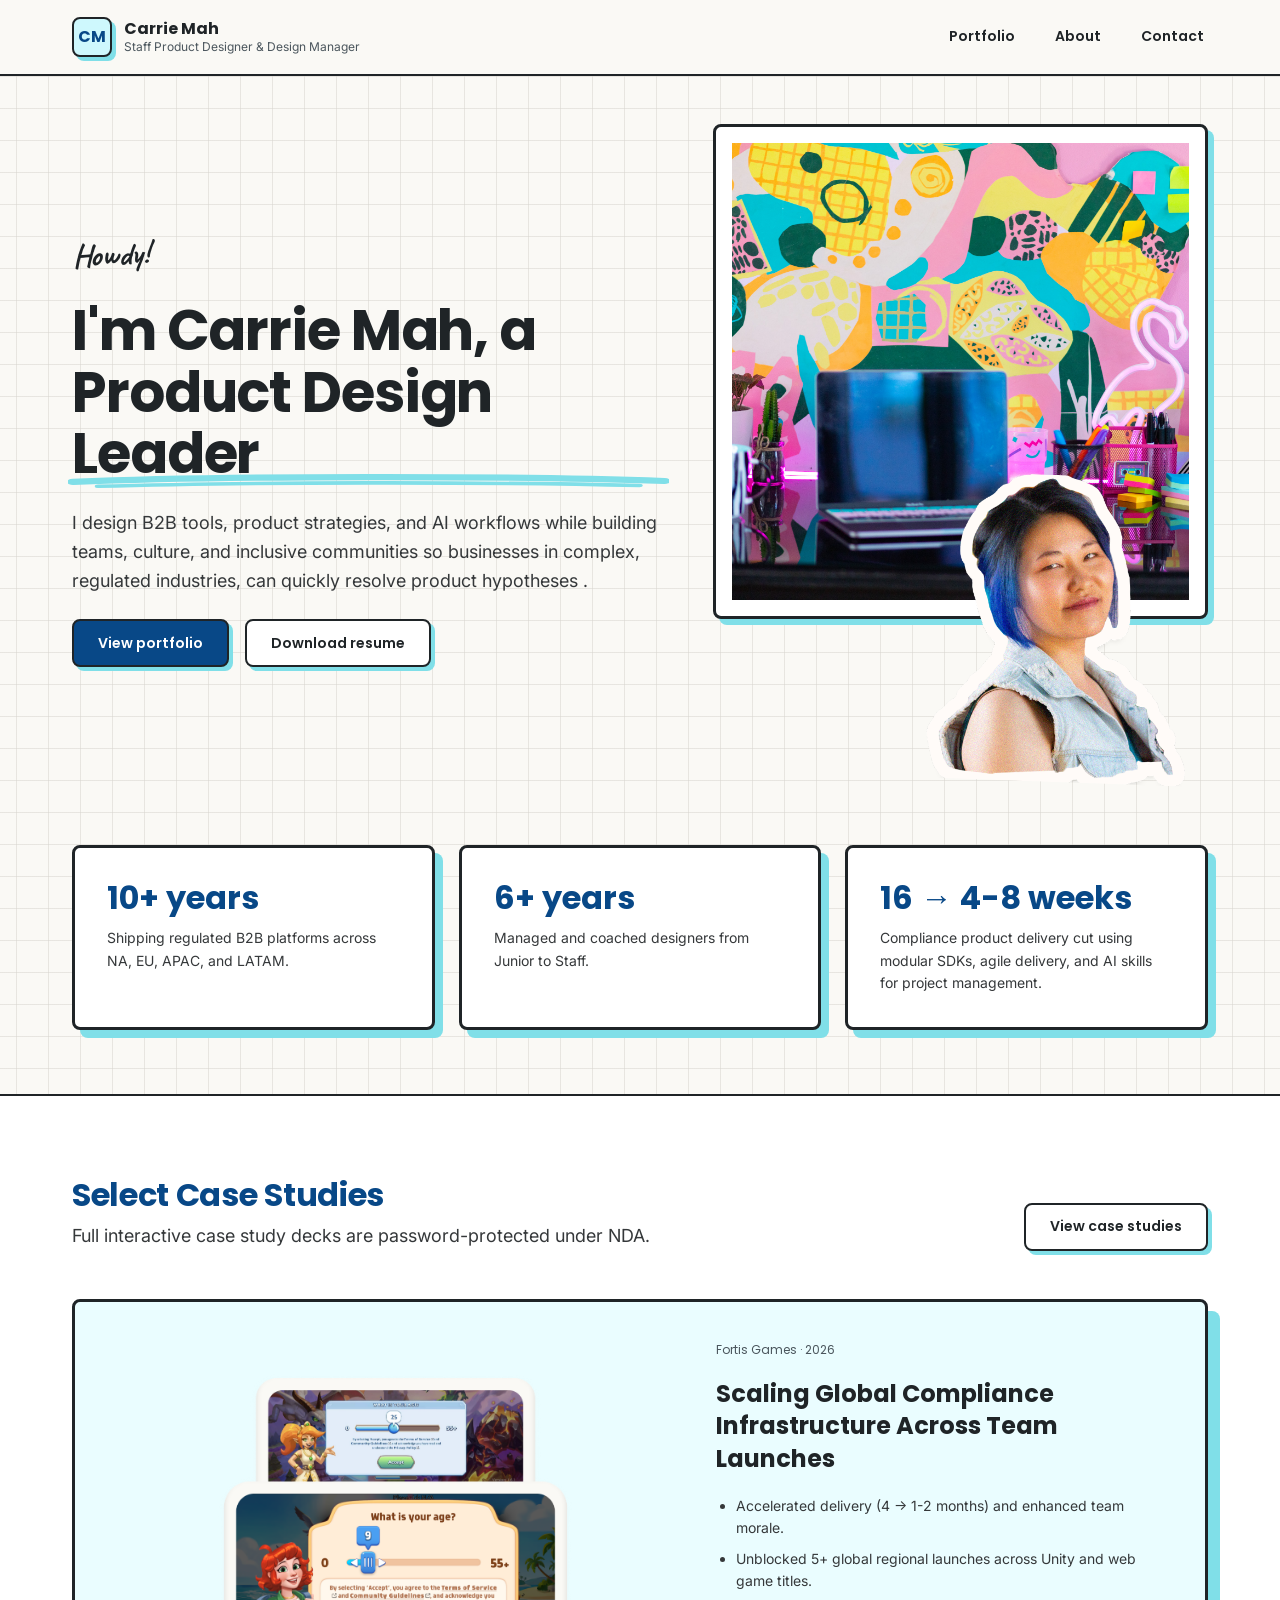
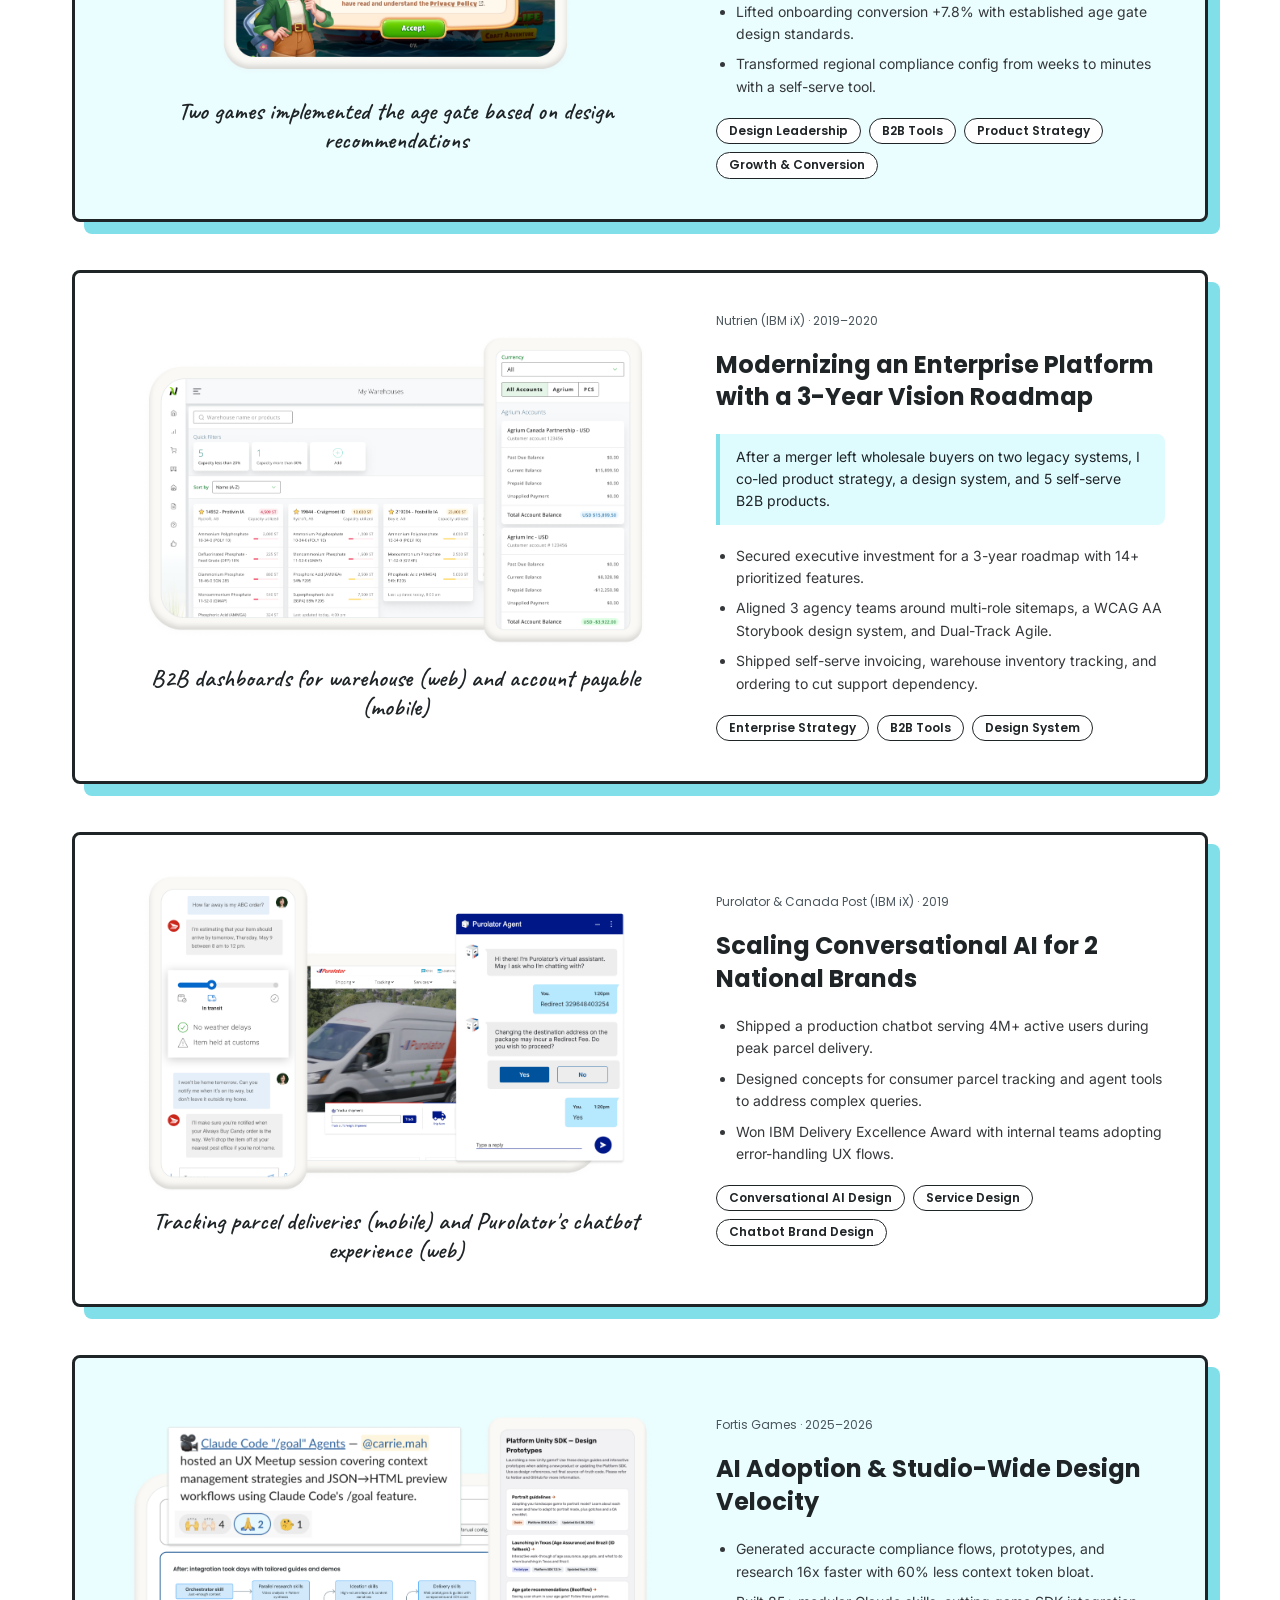
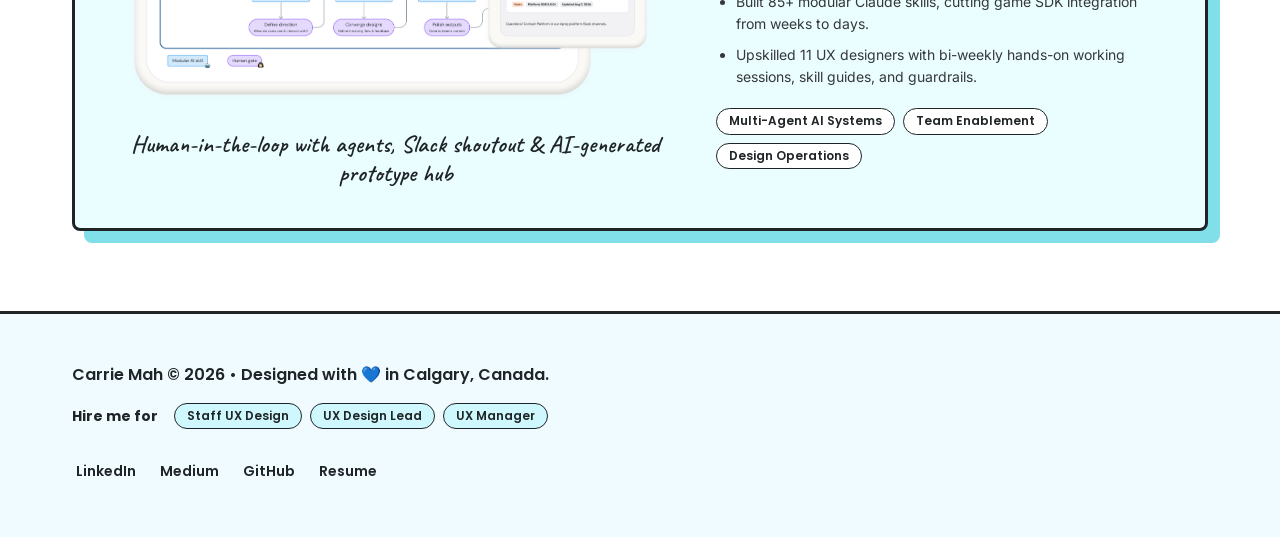
==== commit 7a6b808d: "Update site design with homepage, about and contact pages + imgs" ====
--- a/index.html
+++ b/index.html
@@ -1,636 +1,346 @@
 <!DOCTYPE html>
 <html lang="en">
 <head>
-    <!-- Designed by Carrie Mah; coded by Gemini 3.7 Flash (Lite) -->
-    <meta charset="UTF-8">
-    <meta name="viewport" content="width=device-width, initial-scale=1.0">
-    <title>Carrie Mah - Product Design Leader</title>
-    <meta name="description" content="Portfolio of Carrie Mah — Product Design Leader with a Computer Science background, building high-performing teams and shipping AI-native products in complex, regulated domains across global markets.">
-    
-    <!-- Open Graph / LinkedIn / Facebook -->
-    <meta property="og:type" content="website">
-    <meta property="og:title" content="Carrie Mah - Product Design Leader">
-    <meta property="og:description" content="Product Design Leader with a Computer Science background, building high-performing teams and shipping AI-native products in complex, regulated domains across global markets.">
-    <meta property="og:image" content="img/carrie-mah-cover.jpg">
-    
-    <!-- Twitter / X -->
-    <meta name="twitter:card" content="summary_large_image">
-    <meta name="twitter:title" content="Carrie Mah - Product Design Leader">
-    <meta name="twitter:description" content="Product Design Leader with a Computer Science background, building high-performing teams and shipping AI-native products in complex, regulated domains across global markets.">
-    <meta name="twitter:image" content="img/carrie-mah-cover.jpg">
-    
-    <!-- Favicon -->
-    <link rel="icon" type="image/png" href="img/favicon.png">
-    <link rel="apple-touch-icon" href="img/favicon.png">
-    
-    <!-- Poppins Font from Google Fonts -->
-    <link rel="preconnect" href="https://fonts.googleapis.com">
-    <link rel="preconnect" href="https://fonts.gstatic.com" crossorigin>
-    <link href="https://fonts.googleapis.com/css2?family=Poppins:wght@600&display=swap" rel="stylesheet">
-    <link rel="stylesheet" href="style.css">
+  <meta charset="UTF-8">
+  <meta name="viewport" content="width=device-width, initial-scale=1.0">
+  <title>Carrie Mah — Staff Product Designer &amp; Design Manager</title>
+  <meta name="description" content="I design B2B tools, product strategies, and AI workflows while building teams, culture, and inclusive communities so businesses in complex, regulated industries, can quickly resolve product hypotheses.">
+  <!-- Google Fonts: Poppins, Inter, Caveat -->
+  <link rel="preconnect" href="https://fonts.googleapis.com">
+  <link rel="preconnect" href="https://fonts.gstatic.com" crossorigin>
+  <link href="https://fonts.googleapis.com/css2?family=Caveat:wght@600;700&family=Inter:wght@400;500;600;700&family=Poppins:wght@400;600;700&display=swap" rel="stylesheet">
+  <link rel="stylesheet" href="styles.css">
 </head>
-<body>
-    <div class="page-container">
-        <!-- Top Bar / Header -->
-        <header class="main-header">
-            <div class="logo-container">
-                <a href="#home" class="logo-text"><span aria-hidden="true">👩🏻‍💻</span> Carrie Mah</a>
-            </div>
-
-            <!-- Add Navigation Menu -->
-                <nav class="header-nav" aria-label="Main Navigation">
-                    <a href="#work" class="nav-link">work</a>
-                    <a href="#testimonials" class="nav-link">testimonials</a>
-                    <a href="#ai" class="nav-link">ai</a>
-                    <a href="#resume" class="nav-link">resume</a>
-                </nav>
-        </header>
-
-        <!-- Main Landmark for Screen Readers -->
-        <main id="main-content">
-            <!-- Hero Section -->
-            <section id="home" class="hero-section" aria-label="Introduction">
-                <div class="hero-left">
-                    <h1 class="hero-title">A <span class="bold-line">Product Design Leader</span></h1>
-                    <h2 class="hero-subtitle">Building high-performing teams & shipping AI-native tools for complex, regulated B2B domains across global markets</h2>
-                    <p class="hero-desc">Backed by a Computer Science foundation, 10+ years shipping B2B platforms across global markets, and 6+ years building high-autonomy design teams connecting design strategy to measurable business outcomes.</p>
-                    <div class="hero-footer">
-                        <span class="scroll-icon" aria-hidden="true">⬇️</span>
-                        <span class="scroll-text">scroll to learn more</span>
-                    </div>
-                </div>
-                <div class="hero-right">
-                    <div class="hero-right-top">
-                        <img src="img/carriem_profile.png" alt="Portrait of Carrie Mah, Product Design Leader" class="hero-avatar-img" width="120" height="147">
-                        <div class="facts-content">
-                            <h2 class="facts-title">Some fun facts about me:</h2>
-                            <p class="facts-text-p">Calgary is my current home, but I lived in Montreal and travelled to 18+ countries 🌏 🌍 🌎</p>
-                            <p class="facts-text-p">I make junk journals by repurposing stickers and branded paper goods 📓 🎫 ✂️</p>
-                        </div>
-                    </div>
-                    <div class="hero-footer">
-                        <span class="scroll-icon" aria-hidden="true">✉️</span>
-                        <a href="mailto:hello@carriemdesigns.com" target="_blank" rel="noopener noreferrer" class="bold-link">contact me</a> for portfolio
-                    </div>
-                </div>
-
-            </section>
-
-            <!-- Quick Philosophy Row -->
-            <section class="philosophy-section" aria-label="Leadership and Design Philosophy">
-                <div class="phil-card">
-                    <h3 class="phil-card-title">Currently Staff Product Designer & Design Manager @ Fortis Games</h3>
-                    <p class="phil-card-desc">I lead platform product design, design operations, and people management across regulated products.</p>
-                    <p class="phil-card-desc">I also run the Always Be Creative community and coach neurodivergent creatives in tech.</p>
-                    <div class="link-row align-top">
-                        <span class="link-emoji" aria-hidden="true">💖</span>
-                        <span class="link-text-block">learn about the <a href="https://www.alwaysbecreative.ca/bio.html" target="_blank" rel="noopener noreferrer" class="bold-link">Always Be Creative community</a></span>
-                    </div>
-                </div>
-                <div class="phil-card">
-                    <h3 class="phil-card-title">My leadership style focused on Purpose, People, and Process</h3>
-                    <p class="phil-card-desc">Great products come from healthy teams: I lead with empathy, adapt my coaching style, and encourage continuous progress to generate business impact and career momentum.</p>
-                    <div class="link-row align-top">
-                        <span class="link-emoji" aria-hidden="true">📕</span>
-                        <span class="link-text-block">view my <a href="https://managerreadme.com/readme/carriemahplay" target="_blank" rel="noopener noreferrer" class="bold-link">Manager ReadME</a></span>
-                    </div>
-                </div>
-                <div class="phil-card squiggle-card">
-                    <h3 class="phil-card-title">My design philosophy focuses on Work-In-Progress and moving towards clarity</h3>
-                    <div class="squiggle-img-container phil-card-desc">
-                        <picture>
-                            <source media="(max-width: 768px)" srcset="img/design-process_mobile.png">
-                            <img src="img/design-process_desktop.png" alt="The Design Squiggle illustrating the progression from uncertainty and research patterns to clarity in product design" class="design-process-img">
-                        </picture>
-                    </div>
-                     <div class="link-row align-top">
-                        <span class="link-emoji" aria-hidden="true">📰</span>
-                        <span class="link-text-block">learn about <a href="https://carriemahplay.medium.com/" target="_blank" rel="noopener noreferrer" class="bold-link">The Design Squiggle & Work-In-Progress</a></span>
-                    </div>
-                </div>
-            </section>
-
-            <!-- Section: Case Studies Title -->
-            <h2 id="work" class="section-heading">Products shaped by a leadership style with purpose, people and process:</h2>
-
-            <!-- Case Studies -->
-            <section class="case-studies-section" aria-label="Case Studies">
-                <!-- Project 1 -->
-                <div class="case-study-card project-1">
-                    <div class="cs-content">
-                        <h3 class="cs-title">Scaling Global Compliance SDKs & Accelerating Platform Delivery</h3>
-                        <p class="cs-desc">Shipped localized compliance tools across NA, EU, APAC, and LATAM while cutting release cycles from 4 months down to 1–2 months.</p>
-                        <ul class="cs-bullets">
-                            <li>4mo → 1–2 months delivery cycle reduction</li>
-                            <li>4 global jurisdictions localized (GDPR, Age Assurance, ECEA)</li>
-                            <li>Unblocked 3+ product launches, reducing legal bottlenecks</li>
-                            <li>Coached Intermediate Designer to senior-level autonomy</li>
-                        </ul>
-                        <div class="cs-footer">
-                            <div class="cs-tags">Design Leadership · AI-Native Workflows · Regulated Product Design · Design Ops</div>
-                            <div class="cs-meta">Fortis Games, 2026</div>
-                        </div>
-                    </div>
-                    <div class="cs-image-container padded-graphic">
-                        <img src="img/case-study1.png" alt="Compliance SDK user flows, configuration panels, and verification screens for Fortis Games" class="cs-img" loading="lazy">
-                    </div>
-                </div>
-
-                <!-- Project 2 -->
-                <div class="case-study-card project-2">
-                    <div class="cs-content">
-                        <h3 class="cs-title">Modernizing an Enterprise B2B Platform with a 3-Year Strategic Vision</h3>
-                        <p class="cs-desc">Co-led product strategy, design system, feature design, 3-year digital transformation roadmap, and established a unified UX operating model within a cross-functional triad.
-</p>
-                        <ul class="cs-bullets">
-                            <li>3-year transformation roadmap secured executive investment</li>
-                            <li>Unified UX operating model aligning 3 external vendor teams</li>
-                            <li>Scalable design system & foundational information architecture</li>
-                            <li>Product triad leadership designing 5 core features</li>
-                        </ul>
-                        <div class="cs-footer">
-                            <div class="cs-tags">Enterprise B2B · Research & Strategy · Design Systems</div>
-                            <div class="cs-meta">Nutrien (IBM iX), 2020</div>
-                        </div>
-                    </div>
-                    <div class="cs-image-container padded-graphic">
-                        <img src="img/case-study2.png" alt="Enterprise B2B web platform redesign interface and design system component library for Nutrien" class="cs-img" loading="lazy">
-                    </div>
-                </div>
-
-                <!-- Project 3 -->
-                <div class="case-study-card project-3">
-                    <div class="cs-content">
-                        <h3 class="cs-title">Designing Conversational AI Chatbots & Trust Frameworks</h3>
-                        <p class="cs-desc">Designed a mobile-first conversational AI chatbot serving 4M+ Purolator users and proof-of-concept AI customer workflows for Canada Post, establishing UX patterns for error handling, fallback states, and human trust during the pandemic.</p>
-                        <ul class="cs-bullets">
-                            <li>4M+ active users served by the virtual assistant chatbot</li>
-                            <li>Designed personality models & conversational flows for Canada Post</li>
-                            <li>Managed high-stakes accuracy and trust workflows during peak volume</li>
-                            <li>Earned the IBM Delivery Excellence Award for design delivery</li>
-                        </ul>
-                        <div class="cs-footer">
-                            <div class="cs-tags">Conversational AI · Trust Frameworks · Service Design</div>
-                            <div class="cs-meta">Innovapost, Purolator & Canada Post (IBM iX), 2021</div>
-                        </div>
-                    </div>
-                    <div class="cs-image-container padded-graphic">
-                        <!-- Use an image or mockup representing the virtual assistant flows -->
-                        <img src="img/case-study3.png" alt="Purolator virtual assistant chatbot conversational mockups and flows"
-class="cs-img" loading="lazy">
-                    </div>
-                </div>
-        </section>
-
-        <!-- Section: Leadership & Enablement -->
-                <h2 class="section-heading">How I scale design teams & community</h2>
-
-                <section class="philosophy-section leadership-cards-grid" aria-label="Leadership, Enablement & Design Operations">
-                    <!-- Card 1: IBM T-Shape -->
-                    <div class="phil-card lead-card-visual">
-                        <div class="lead-card-text">
-                            <h3 class="phil-card-title">UX Discipline & Design Enablement</h3>
-                            <p class="phil-card-desc">Facilitated design workshops for 100+ IBMers, created T-shape competency matrices for 20+ designers' growth roadmaps, and earned ADPList Super Mentor helping designers' careers.</p>
-                        </div>
-                        <div class="lead-card-img-container">
-                            <img src="img/project-adp list.jpg" alt="ADPList Super Mentor for designers award" class="lead-card-img"
-  loading="lazy">
-                        </div>
-                    </div>
-
-                    <!-- Card 2: Bee Green -->
-                    <div class="phil-card lead-card-visual">
-                        <div class="lead-card-text">
-                            <h3 class="phil-card-title">Volunteer Ops & Handbooks</h3>
-                            <p class="phil-card-desc">Recruited and managed 10 designers for Bee Green Canada (3k+ members), establishing
-  reusable templates and collaborative handbooks.</p>
-                        </div>
-                        <div class="lead-card-img-container">
-                            <img src="img/projects-bee green.jpg" alt="Thanks for all that you do Bee Green Canada image" class="lead-card-img" loading="lazy">
-                        </div>
-                    </div>
-
-                    <!-- Card 3: Chic Geek -->
-                    <div class="phil-card lead-card-visual">
-                        <div class="lead-card-text">
-                            <h3 class="phil-card-title">Community Operations</h3>
-                            <p class="phil-card-desc">Led and managed 4-12 team members delivering content, pitch templates, and review pipelines for Chic Geek, driving a 30% audience growth.
-</p>
-                        </div>
-                        <div class="lead-card-img-container">
-                            <img src="img/project-chic geek.png" alt="Chic Geek State of Womxn in Tech and The Sociables: Alberta Tech Community Social Media Awards 2018" class="lead-card-img"
-  loading="lazy">
-                        </div>
-                    </div>
-                </section>
-
-        <!-- Section: Testimonials Title -->
-        <h2 id="testimonials" class="section-heading">Kind words from collaborators</h2>
-
-        <!-- Testimonials Grid -->
-        <section class="testimonials-grid">
-            <!-- Testimonial 1 -->
-            <div class="testimonial-card">
-                <p class="t-text">Carrie excels as a mentor, guiding junior designers with both technical advice and support, <strong>helping them grow professionally</strong>. Her combination of creativity, leadership, and organizational skills makes her an asset to any team.</p>
-                <div class="t-author">
-                    <span class="t-name">Alison H.</span> · Manager<br>
-                    <span class="t-title">Product Designer Manager @ ATB Financial</span>
-                </div>
-            </div>
-
-            <!-- Testimonial 2 -->
-            <div class="testimonial-card">
-                <p class="t-text">Carrie [is] one of the most reliable and respected members of the team. Carrie's leadership shows her ability to guide the team and cross-functional alignment with <strong>maturity and empathy</strong>.</p>
-                <div class="t-author">
-                    <span class="t-name">Susan C.</span> · Manager<br>
-                    <span class="t-title">Director of UX & Product @ Fortis Games</span>
-                </div>
-            </div>
-
-            <!-- Testimonial 3 -->
-            <div class="testimonial-card">
-                <p class="t-text">I would not be the designer that I am today, if it weren't for Carrie. She inspires others with her natural leadership and sense of curiosity.<br><br>Carrie was always ready to provide feedback and guidance, as well as being on-top of deliverables.</p>
-                <div class="t-author">
-                    <span class="t-name">Gia L.</span> · Team Member<br>
-                    <span class="t-title">Product Designer @ ATB Financial</span>
-                </div>
-            </div>
-
-            <!-- Testimonial 4 -->
-            <div class="testimonial-card">
-                <p class="t-text">Carrie is an amazing and <strong>inspiring leader in design</strong>. Carrie's ability to see the whole project from concept to completion and the way she responded to competing needs turned the project into a stress-free collaborative process.</p>
-                <div class="t-author">
-                    <span class="t-name">Anna K.</span> · Client<br>
-                    <span class="t-title">Manager @ Southern Alberta Institute of Technology</span>
-                </div>
-            </div>
-
-            <!-- Testimonial 5 -->
-            <div class="testimonial-card">
-                <p class="t-text">Carrie does an awesome job at creating an inclusive environment, ideating new initiatives to evolve our practice, and giving kudos/appreciation to others. She's definitely that person on the team that makes everyone feel <strong>valued, heard, and included</strong>.</p>
-                <div class="t-author">
-                    <span class="t-name">Nicole H.</span> · Team Member<br>
-                    <span class="t-title">Senior Managing Consultant @ IBM iX</span>
-                </div>
-            </div>
-
-            <!-- Testimonial 6 -->
-            <div class="testimonial-card">
-                <p class="t-text">Carrie is an amazing teacher. Carrie's enthusiasm, smile, and humor was <strong>super motivating</strong>. She made projects <strong>very fun</strong> to work on, and it never felt like a burden.</p>
-                <div class="t-author">
-                    <span class="t-name">Allison DC</span> · Team Member<br>
-                    <span class="t-title">Senior Managing Consultant & Team Lead, IBM & Bee Green Canada (2021)</span>
-                </div>
-            </div>
-
-            <!-- Testimonial 7 -->
-            <div class="testimonial-card">
-                <p class="t-text">I got to know Carrie as a <strong>super transparent, insightful, and empathetic</strong> mentor. She listens carefully to my needs before she unreservedly provides actionable, insightful feedback and advices. I walk away from our session with <strong>clarity on goals and plans</strong>.</p>
-                <div class="t-author">
-                    <span class="t-name">Joyce L.</span> · Mentee<br>
-                    <span class="t-title">Product Designer @ Google</span>
-                </div>
-            </div>
-
-            <!-- Testimonial 8 -->
-            <div class="testimonial-card">
-                <p class="t-text">I hired Carrie to deliver a pitch workshop for my business accelerator program. The participants were highly engaged and expressed a <strong>significantly higher degree of confidence</strong> in their ability to pitch after the session.</p>
-                <div class="t-author">
-                    <span class="t-name">Ryan C.</span> · Client<br>
-                    <span class="t-title">Digital Entertainment Accelerator Lead @ Bow Valley College</span>
-                </div>
-            </div>
-
-            <!-- Testimonial 9 -->
-            <div class="testimonial-card">
-                <p class="t-text">During the development of my presentation on Leveraging LinkedIn, Carrie was an <strong>outstanding sounding board</strong>, offering great feedback, creative ideas, and perspective that genuinely strengthened my thinking and the final result.</p>
-                <div class="t-author">
-                    <span class="t-name">Ian M.</span> · Executive Sponsor & Mentor<br>
-                    <span class="t-title">Business & Innovation Leader @ KPMG Canada</span>
-                </div>
-            </div>
-        </section>
-
-        <!-- Section: AI Systems I've Built -->
-        <h2 id="ai" class="section-heading">Selected AI systems I've built</h2>
-
-        <!-- AI Stat Strip -->
-        <div class="ai-stat-strip">
-            <div class="ai-stat-item">
-                <div class="ai-stat-num">60% saved</div>
-                <div class="phil-card-desc">context token window optimized via custom MCP gateway</div>
-            </div>
-            <div class="ai-stat-item">
-                <div class="ai-stat-num">16x faster</div>
-                <div class="phil-card-desc">generating complex compliance flows from legal specs and code</div>
-            </div>
-            <div class="ai-stat-item">
-                <div class="ai-stat-num">96% faster</div>
-                <div class="phil-card-desc">synthesizing industry benchmarks to generate initial design drafts</div>
-            </div>
+<body class="bg-graph-paper">
+  <a href="#main-content" class="skip-link">Skip to main content</a>
+
+  <header class="site-header" role="banner">
+    <div class="container site-header__inner">
+      <a href="index.html" class="brand-lockup" aria-label="Carrie Mah — Staff Product Designer &amp; Design Manager">
+        <span class="brand-lockup__badge" aria-hidden="true">CM</span>
+        <span class="brand-lockup__text">
+          <span class="brand-lockup__title">Carrie Mah</span>
+          <span class="brand-lockup__subtitle">Staff Product Designer &amp; Design Manager</span>
+        </span>
+      </a>
+
+      <button
+        type="button"
+        class="menu-toggle"
+        id="menu-toggle"
+        aria-expanded="false"
+        aria-controls="primary-nav"
+        aria-label="Toggle navigation menu"
+      >
+        <svg width="22" height="22" viewBox="0 0 24 24" fill="none" stroke="currentColor" stroke-width="2.5" stroke-linecap="round" aria-hidden="true">
+          <line x1="3" y1="6" x2="21" y2="6"></line>
+          <line x1="3" y1="12" x2="21" y2="12"></line>
+          <line x1="3" y1="18" x2="21" y2="18"></line>
+        </svg>
+      </button>
+
+      <nav id="primary-nav" class="site-nav" aria-label="Primary navigation">
+        <ul class="site-nav__list">
+          <li><a href="portfolio.html" class="site-nav__link">Portfolio</a></li>
+          <li><a href="about.html" class="site-nav__link">About</a></li>
+          <li><a href="contact.html" class="site-nav__link">Contact</a></li>
+        </ul>
+      </nav>
+    </div>
+  </header>
+
+  <main id="main-content" tabindex="-1">
+    <!-- HERO SECTION & 3 STAT CARDS -->
+    <section id="top" class="section section--hero bg-graph-paper" aria-labelledby="hero-heading">
+      <div class="container">
+        <div class="hero-grid">
+          <div class="hero-copy">
+            <span class="hero-eyebrow">Howdy!</span>
+
+            <h1 id="hero-heading" class="hero-h1">
+              I'm Carrie Mah, a
+              <span class="underline-accent">
+                Product Design Leader
+                <svg class="underline-accent__svg" viewBox="0 0 360 18" fill="none" preserveAspectRatio="none" aria-hidden="true">
+                  <path d="M3 10C95 3 265 3 357 9" stroke="#80dfe8" stroke-width="7" stroke-linecap="round"/>
+                  <path d="M18 15C110 10 250 10 342 14" stroke="#80dfe8" stroke-width="4" stroke-linecap="round"/>
+                </svg>
+              </span>
+            </h1>
+
+            <h2 class="hero-subhead">I design B2B tools, product strategies, and AI workflows while building teams, culture, and inclusive communities so businesses in complex, regulated industries, can quickly resolve product hypotheses .</h2>
+
+            <div class="btn-group">
+              <a href="portfolio.html" class="btn btn--primary">View portfolio</a>
+              <a href="/mah-carrie_resume-2026.pdf" class="btn btn--secondary" download>Download resume</a>
+            </div>
+          </div>
+
+          <div class="hero-portraits">
+            <div class="hero-portrait-card">
+              <div class="media-frame media-frame--1x1">
+                <img
+                  class="media-frame__img"
+                  src="./assets/images/hero-main.jpg"
+                  alt="Studio backdrop with a colorful 80s vibe"
+                  width="800"
+                  height="800"
+                >
+                <div class="media-frame__placeholder" aria-hidden="true">
+                  <svg class="media-frame__icon" viewBox="0 0 24 24" fill="none" stroke="currentColor" stroke-width="2">
+                    <rect x="3" y="3" width="18" height="18" rx="2"></rect>
+                    <circle cx="8.5" cy="8.5" r="1.5"></circle>
+                    <path d="M21 15l-5-5L5 21"></path>
+                  </svg>
+                  <span class="media-frame__path">./assets/images/hero-main.jpg</span>
+                  <span class="media-frame__alt">Studio backdrop with a colorful 80s vibe</span>
+                </div>
+              </div>
+            </div>
+
+            <div class="hero-portrait-card--secondary">
+              <div class="media-frame media-frame--1x1">
+                <img
+                  class="media-frame__img"
+                  src="./assets/images/carriem_profile.png"
+                  alt="Studio portrait of Carrie Mah, Product Design Leader based in Calgary"
+                  width="800"
+                  height="600"
+                >
+                <div class="media-frame__placeholder" aria-hidden="true">
+                  <span class="media-frame__path">./assets/images/carriem_profile.png</span>
+                  <span class="media-frame__alt">Studio portrait of Carrie Mah, Product Design Leader based in Calgary</span>
+                </div>
+              </div>
+            </div>
+          </div>
         </div>
 
-        <!-- AI Insight Cards Grid -->
-        <section class="ai-insights-grid" aria-label="AI Systems Built">
-
-            <!-- Card: Design-to-Spec Pipeline -->
-            <div class="ai-insight-card">
-                <div class="ai-insight-header">
-                    <span class="ai-insight-icon">🗒️</span>
-                    <div>
-                        <h3 class="ai-insight-title">Codified Design Specs</h3>
-                        <p class="ai-insight-tagline">Aligning designs to human and machine-readable specs</p>
-                    </div>
-                </div>
-                <div class="ai-insight-body">
-                    <div class="ai-ba">
-                        <div class="ai-ba-col ai-ba-before">
-                            <div class="ai-ba-label">Before</div>
-                            <ul class="cs-bullets">
-                                <li>Manually cross-reference designs with existing code base & requirements</li>
-                                <li>Multiple "source of truth" docs, leading to confused team members</li>
-                            </ul>
-                            <div class="ai-ba-effort">~3–4 hrs per flow with back-and-forth</div>
-                        </div>
-                        <div class="ai-ba-col ai-ba-after">
-                            <div class="ai-ba-label">After</div>
-                            <ul class="cs-bullets">
-                                <li>Synthesizes multiple files into audience-specific artifacts using custom skills</li>
-                                <li>Zero hallucinations with citations and open questions flagged</li>
-                            </ul>
-                            <div class="ai-ba-effort">~15 mins on two artifacts</div>
-                        </div>
-                    </div>
-                </div>
-            </div>
-
-            <!-- Card: Competitive Research System -->
-            <div class="ai-insight-card">
-                <div class="ai-insight-header">
-                    <span class="ai-insight-icon">🔍</span>
-                    <div>
-                        <h3 class="ai-insight-title">Design Enablement for Team Members</h3>
-                        <p class="ai-insight-tagline">Supporting teams with market research and design feedback</p>
-                    </div>
-                </div>
-                <div class="ai-insight-body">
-                    <div class="ai-ba">
-                        <div class="ai-ba-col ai-ba-before">
-                            <div class="ai-ba-label">Before</div>
-                            <ul class="cs-bullets">
-                                <li>Bottleneck with designers generating research reports</li>
-                                <li>Engineers blocked on updating prototypes after receiving feedback</li>
-                            </ul> 
-                            <div class="ai-ba-effort">Several hours to several days</div>
-                        </div>
-                        <div class="ai-ba-col ai-ba-after">
-                            <div class="ai-ba-label">After</div>
-                            <ul class="cs-bullets">
-                                <li>AI agent orchestrator team with specific roles - synthesize, validate, audit designs, analyze gaps</li>
-                                <li>Enabling team members to generate industry benchmark reports and identify improvements based on product, design & customer feedback</li>
-                            </ul> 
-                            <div class="ai-ba-effort">~10 min for 11 apps</div>
-                        </div>
-                    </div>
-                </div>
-            </div>
-        </section>
-
-    
-        <!-- Section: Experience Title -->
-        <h2 id="resume" class="section-heading">My experience</h2>
-
-        <!-- <div class="shadow-btn-container">
-        <a href="mah-carrie_resume-2026.pdf" target="_blank" class="shadow-btn-front">
-            Download Resume
-        </a> -->
+        <!-- 3 Quick-Fact Stat Cards -->
+        <div class="stats-grid" aria-label="Quick facts">
+          <article class="stat-card">
+            <div class="stat-card__value">10+ years</div>
+            <p class="stat-card__desc">Shipping regulated B2B platforms across NA, EU, APAC, and LATAM.</p>
+          </article>
+
+          <article class="stat-card">
+            <div class="stat-card__value">6+ years</div>
+            <p class="stat-card__desc">Managed and coached designers from Junior to Staff.</p>
+          </article>
+
+          <article class="stat-card">
+            <div class="stat-card__value">16 → 4-8 weeks</div>
+            <p class="stat-card__desc">Compliance product delivery cut using modular SDKs, agile delivery, and AI skills for project management.</p>
+          </article>
+        </div>
+      </div>
+    </section>
+
+    <!-- SELECT CASE STUDIES -->
+    <section id="portfolio" class="section bg-white" aria-labelledby="case-studies-heading">
+      <div class="container">
+        <div class="section-header">
+          <div class="section-header__copy">
+            <h2 id="case-studies-heading" class="section-h2">Select Case Studies</h2>
+            <p class="lead-copy">Full interactive case study decks are password-protected under NDA.</p>
+          </div>
+          <a href="portfolio.html" class="btn btn--secondary">View case studies</a>
+        </div>
+
+        <div class="case-study-stack">
+          <!-- Card 1: Fortis Games -->
+          <article class="case-card case-card--fortis">
+            <div class="case-card__content">
+              <div class="case-card__eyebrow">Fortis Games · 2026</div>
+              <h3 class="card-h3">Scaling Global Compliance Infrastructure Across Team Launches</h3>
+              <ul class="case-card__bullets">
+                <li>Accelerated delivery (4 → 1-2 months) and enhanced team morale.</li>
+                <li>Unblocked 5+ global regional launches across Unity and web game titles.</li>
+                <li>Lifted onboarding conversion +7.8%  with established age gate design standards.</li>
+                <li>Transformed regional compliance config from weeks to minutes with a self-serve tool.</li>
+              </ul>
+              <ul class="pill-list" aria-label="Case study tags">
+                <li class="pill">Design Leadership</li>
+                <li class="pill">B2B Tools</li>
+                <li class="pill">Product Strategy</li>
+                <li class="pill">Growth &amp; Conversion</li>
+              </ul>
+            </div>
+
+            <figure class="case-card__visual">
+              <div class="media-frame media-frame--16x9">
+                <img
+                  class="media-frame__img"
+                  src="./assets/images/case-study-01/case-study-01_main-preview.png"
+                  alt="Two games implemented the age gate based on design recommendations"
+                  loading="lazy"
+                  width="1280"
+                  height="800"
+                >
+                <div class="media-frame__placeholder" aria-hidden="true">
+                  <svg class="media-frame__icon" viewBox="0 0 24 24" fill="none" stroke="currentColor" stroke-width="2">
+                    <rect x="3" y="3" width="18" height="18" rx="2"></rect>
+                    <circle cx="8.5" cy="8.5" r="1.5"></circle>
+                    <path d="M21 15l-5-5L5 21"></path>
+                  </svg>
+                  <span class="media-frame__path">./assets/images/case-study-01/case-study-01_main-preview.png</span>
+                  <span class="media-frame__alt">Two games implemented the age gate based on design recommendation.</span>
+                </div>
+              </div>
+              <figcaption class="note-caption case-card__caption">Two games implemented the age gate based on design recommendations</figcaption>
+            </figure>
+          </article>
+
+          <!-- Card 2: Nutrien via IBM iX (CS-02) -->
+          <article class="case-card">
+            <div class="case-card__content">
+              <div class="case-card__eyebrow">Nutrien (IBM iX) · 2019–2020</div>
+              <h3 class="card-h3">Modernizing an Enterprise Platform with a 3-Year Vision Roadmap</h3>
+              <blockquote class="case-card__hook">
+                After a merger left wholesale buyers on two legacy systems, I co-led product strategy, a design system, and 5 self-serve B2B products.
+              </blockquote>
+              <ul class="case-card__bullets">
+                <li>Secured executive investment for a 3-year roadmap with 14+ prioritized features.</li>
+                <li>Aligned 3 agency teams around multi-role sitemaps, a WCAG AA Storybook design system, and Dual-Track Agile.</li>
+                <li>Shipped self-serve invoicing, warehouse inventory tracking, and ordering to cut support dependency.</li>
+              </ul>
+              <ul class="pill-list" aria-label="Case study tags">
+                <li class="pill">Enterprise Strategy</li>
+                <li class="pill">B2B Tools</li>
+                <li class="pill">Design System</li>
+              </ul>
+            </div>
+
+            <figure class="case-card__visual">
+              <div class="media-frame media-frame--16x9">
+                <img
+                  class="media-frame__img"
+                  src="./assets/images/case-study-02/case-study-02_main-preview.png"
+                  alt="B2B dashboards for warehouse (web) and account payable (mobile)"
+                  loading="lazy"
+                  width="1280"
+                  height="800"
+                >
+                <div class="media-frame__placeholder" aria-hidden="true">
+                  <svg class="media-frame__icon" viewBox="0 0 24 24" fill="none" stroke="currentColor" stroke-width="2">
+                    <rect x="3" y="3" width="18" height="18" rx="2"></rect>
+                    <circle cx="8.5" cy="8.5" r="1.5"></circle>
+                    <path d="M21 15l-5-5L5 21"></path>
+                  </svg>
+                  <span class="media-frame__path">./assets/images/case-study-02/case-study-02_main-preview.png</span>
+                  <span class="media-frame__alt">B2B dashboards for warehouse (web) and account payable (mobile)</span>
+                </div>
+              </div>
+              <figcaption class="note-caption case-card__caption">B2B dashboards for warehouse (web) and account payable (mobile)</figcaption>
+            </figure>
+          </article>
+
+          <!-- Card 3: Purolator & Canada Post - IBM iX (CS-03) -->
+          <article class="case-card">
+            <div class="case-card__content">
+              <div class="case-card__eyebrow">Purolator &amp; Canada Post (IBM iX) · 2019</div>
+              <h3 class="card-h3">Scaling Conversational AI for 2 National Brands</h3>
+              <ul class="case-card__bullets">
+                <li>Shipped a production chatbot serving 4M+ active users during peak parcel delivery.</li>
+                <li>Designed concepts for consumer parcel tracking and agent tools to address complex queries.</li>
+                <li>Won IBM Delivery Excellence Award with internal teams adopting error-handling UX flows.</li>
+              </ul>
+              <ul class="pill-list" aria-label="Case study tags">
+                <li class="pill">Conversational AI Design</li>
+                <li class="pill">Service Design</li>
+                <li class="pill">Chatbot Brand Design</li>
+              </ul>
+            </div>
+
+            <figure class="case-card__visual">
+              <div class="media-frame media-frame--16x9">
+                <img
+                  class="media-frame__img"
+                  src="./assets/images/case-study-03/case-study-03_main-preview.png"
+                  alt="Tracking parcel deliveries (mobile) and Purolator's chatbot experience (web)"
+                  loading="lazy"
+                  width="1280"
+                  height="800"
+                >
+                <div class="media-frame__placeholder" aria-hidden="true">
+                  <svg class="media-frame__icon" viewBox="0 0 24 24" fill="none" stroke="currentColor" stroke-width="2">
+                    <rect x="3" y="3" width="18" height="18" rx="2"></rect>
+                    <circle cx="8.5" cy="8.5" r="1.5"></circle>
+                    <path d="M21 15l-5-5L5 21"></path>
+                  </svg>
+                  <span class="media-frame__path">./assets/images/case-study-03/case-study-03_main-preview.png</span>
+                  <span class="media-frame__alt">Tracking parcel deliveries (mobile) and Purolator's chatbot experience (web)</span>
+                </div>
+              </div>
+              <figcaption class="note-caption case-card__caption">Tracking parcel deliveries (mobile) and Purolator's chatbot experience (web)</figcaption>
+            </figure>
+          </article>
+
+          <!-- Card 4: Fortis Games AI Systems (CS-04) -->
+          <article class="case-card case-card--fortis">
+            <div class="case-card__content">
+              <div class="case-card__eyebrow">Fortis Games · 2025–2026</div>
+              <h3 class="card-h3">AI Adoption & Studio-Wide Design Velocity</h3>
+              <ul class="case-card__bullets">
+                <li>Generated accuracte compliance flows, prototypes, and research 16x faster with 60% less context token bloat.</li>
+                <li>Built 85+ modular Claude skills, cutting game SDK integration from weeks to days.</li>
+                <li>Upskilled 11 UX designers with bi-weekly hands-on working sessions, skill guides, and guardrails.</li>
+              </ul>
+              <ul class="pill-list" aria-label="Case study tags">
+                <li class="pill">Multi-Agent AI Systems</li>
+                <li class="pill">Team Enablement</li>
+                <li class="pill">Design Operations</li>
+              </ul>
+            </div>
+
+            <figure class="case-card__visual">
+              <div class="media-frame media-frame--16x9">
+                <img
+                  class="media-frame__img"
+                  src="./assets/images/case-study-04/case-study-04_main-preview.png"
+                  alt="Human-in-the-loop with agents, Slack shoutout & AI-generated prototype hub"
+                  loading="lazy"
+                  width="1280"
+                  height="800"
+                >
+                <div class="media-frame__placeholder" aria-hidden="true">
+                  <svg class="media-frame__icon" viewBox="0 0 24 24" fill="none" stroke="currentColor" stroke-width="2">
+                    <rect x="3" y="3" width="18" height="18" rx="2"></rect>
+                    <circle cx="8.5" cy="8.5" r="1.5"></circle>
+                    <path d="M21 15l-5-5L5 21"></path>
+                  </svg>
+                  <span class="media-frame__path">./assets/images/case-study-04/case-study-04_main-preview.png</span>
+                  <span class="media-frame__alt">Human-in-the-loop with agents, Slack shoutout & AI-generated prototype hub</span>
+                </div>
+              </div>
+              <figcaption class="note-caption case-card__caption">Human-in-the-loop with agents, Slack shoutout & AI-generated prototype hub</figcaption>
+            </figure>
+          </article>
+        </div>
+      </div>
+    </section>
+  </main>
+
+  <footer class="site-footer" role="contentinfo">
+    <div class="container site-footer__inner">
+      <p class="site-footer__signoff">Carrie Mah © 2026 • Designed with 💙 in Calgary, Canada.</p>
+      <div class="site-footer__roles">
+        <span class="site-footer__roles-label">Hire me for</span>
+        <ul class="pill-list" aria-label="Roles Carrie Mah is open to">
+          <li class="pill pill--cyan">Staff UX Design</li>
+          <li class="pill pill--cyan">UX Design Lead</li>
+          <li class="pill pill--cyan">UX Manager</li>
+        </ul>
+      </div>
+      <ul class="site-footer__links" aria-label="Contact and external links">
+        <li><a href="https://linkedin.com/in/carriemah" class="btn btn--tertiary" target="_blank" rel="noopener noreferrer">LinkedIn</a></li>
+        <li><a href="https://carriemahplay.medium.com/" class="btn btn--tertiary" target="_blank" rel="noopener noreferrer">Medium</a></li>
+        <li><a href="https://github.com/carriemplay" class="btn btn--tertiary" target="_blank" rel="noopener noreferrer">GitHub</a></li>
+        <li><a href="/mah-carrie_resume-2026.pdf" class="btn btn--tertiary" download>Resume</a></li>
+      </ul>
     </div>
-
-        <!-- Experience Card -->
-        <section class="experience-card">
-            <!-- Job 1 -->
-            <div class="job-item">
-                <div class="job-header">
-                    <div class="job-title-group">
-                        <h4 class="job-role">Staff Product Designer & Design Manager</h4>
-                        <div class="company-date-row">
-                            <span class="job-company">Fortis Games</span>
-                            <span class="job-dates">Apr 2024 - Present</span>
-                        </div>
-                    </div>
-                </div>
-                <p class="job-desc">Leading platform product design, design operations, and people management across global compliance SDKs, internal developer tools, web platforms, and mobile game ecosystems globally.</p>
-            </div>
-
-            <!-- Job 2 -->
-            <div class="job-item">
-                <div class="job-header">
-                    <div class="job-title-group">
-                        <h4 class="job-role">Founder, Facilitator & Principal Experience Design Consultant</h4>
-                        <div class="company-date-row">
-                            <span class="job-company">Carrie M Designs</span>
-                            <span class="job-dates">Oct 2022 - Present</span>
-                        </div>
-                    </div>
-                </div>
-                <p class="job-desc">Helping clients streamline design operations, product strategy, corporate event experiences, and workshops on pitching and burnout recovery through analog play.</p>
-            </div>
-
-            <!-- Job 3 -->
-            <div class="job-item">
-                <div class="job-header">
-                    <div class="job-title-group">
-                        <h4 class="job-role">Senior Product Designer</h4>
-                        <div class="company-date-row">
-                            <span class="job-company">ATB Financial</span>
-                            <span class="job-dates">Oct 2023 - Apr 2024</span>
-                        </div>
-                    </div>
-                </div>
-                <p class="job-desc">Trained junior to senior designers on user interview facilitation, usability testing, and journey map design while launching credit card management for 680k+ users across web, iOS, and Android.</p>
-            </div>
-
-            <!-- Job 4 -->
-            <div class="job-item">
-                <div class="job-header">
-                    <div class="job-title-group">
-                        <h4 class="job-role">Senior Product Designer</h4>
-                        <div class="company-date-row">
-                            <span class="job-company">Clearco</span>
-                            <span class="job-dates">Nov 2021 - June 2022</span>
-                        </div>
-                    </div>
-                </div>
-                <p class="job-desc">Designed EU-compliant user flows, generating a projected 3.9M+ in expansion revenue and led the end-to-end onboarding redesign, driving an estimated 2.5M+ in annual revenue.</p>
-            </div>
-
-            <!-- Job 5 -->
-            <div class="job-item">
-                <div class="job-header">
-                    <div class="job-title-group">
-                        <h4 class="job-role">Senior Product Designer</h4>
-                        <div class="company-date-row">
-                            <span class="job-company">Metrio</span>
-                            <span class="job-dates">Apr 2021 - Jul 2021</span>
-                        </div>
-                    </div>
-                </div>
-                <p class="job-desc">Shaped product vision and customer insights for an enterprise sustainability SaaS platform by leading qualitative user research and product discovery, directly supporting product positioning that contributed to a successful acquisition by Nasdaq.</p>
-            </div>
-
-            <!-- Job 6 -->
-            <div class="job-item">
-                <div class="job-header">
-                    <div class="job-title-group">
-                        <h4 class="job-role">Customer Experience Design Consultant</h4>
-                        <div class="company-date-row">
-                            <span class="job-company">IBM iX</span>
-                            <span class="job-dates">Apr 2019 - Mar 2021</span>
-                        </div>
-                    </div>
-                </div>
-                <p class="job-desc">Co-led design strategy and design system architecture for an enterprise B2B platform within a cross-functional triad. Led an internal design team of 10, built a Canada-wide design community, and designed a conversational AI chatbot serving 4M+ users.</p>
-            </div>
-        </section>
-
-        <!-- Section: Earlier Experiences Title -->
-        <h2 class="section-heading">Earlier experiences</h2>
-
-        <!-- Earlier Experiences Card -->
-        <section class="earlier-experience-card">
-            <div class="earlier-item">
-                <div class="earlier-role-group">
-                    <h4 class="earlier-role">Product Designer</h4>
-                    <span class="earlier-company">ATB Financial</span>
-                </div>
-                <span class="earlier-dates">Jan 2018 - Jan 2019</span>
-            </div>
-
-            <div class="earlier-item">
-                <div class="earlier-role-group">
-                    <h4 class="earlier-role">Instructor</h4>
-                    <span class="earlier-company">STEM Learning Lab (acq. Coded Minds)</span>
-                </div>
-                <span class="earlier-dates">Sep 2017 - Dec 2017</span>
-            </div>
-
-            <div class="earlier-item">
-                <div class="earlier-role-group">
-                    <h4 class="earlier-role">Product Designer</h4>
-                    <span class="earlier-company">H&R Block Canada</span>
-                </div>
-                <span class="earlier-dates">May 2016 - Aug 2017</span>
-            </div>
-
-            <div class="earlier-item">
-                <div class="earlier-role-group">
-                    <h4 class="earlier-role">Data Viz HCI Research Assistant</h4>
-                    <span class="earlier-company">University of Calgary, Innovations in Visualization Lab</span>
-                </div>
-                <span class="earlier-dates">Aug 2015 - Apr 2016</span>
-            </div>
-
-            <div class="earlier-item">
-                <div class="earlier-role-group">
-                    <h4 class="earlier-role">Front-end Web Developer</h4>
-                    <span class="earlier-company">Critical Mass</span>
-                </div>
-                <span class="earlier-dates">May 2015 - Aug 2015</span>
-            </div>
-
-            <div class="earlier-item">
-                <div class="earlier-role-group">
-                    <h4 class="earlier-role">Software Developer</h4>
-                    <span class="earlier-company">Nureva</span>
-                </div>
-                <span class="earlier-dates">May 2014 - Aug 2014</span>
-            </div>
-
-            <div class="earlier-item">
-                <div class="earlier-role-group">
-                    <h4 class="earlier-role">Data Viz HCI Research Assistant</h4>
-                    <span class="earlier-company">University of Calgary, Innovations in Visualization Lab</span>
-                </div>
-                <span class="earlier-dates">May 2013 - May 2014</span>
-            </div>
-        </section>
-        </main>
-
-        <!-- Section: Skills -->
-        <h2 class="section-heading">What sets me apart</h2>
-        <section class="skills-grid" aria-label="Core Skills">
-
-            <div class="skill-card">
-                <div class="skill-icon">🤖</div>
-                <h3 class="skill-title">AI-Native Product Design</h3>
-                <p class="skill-desc">Generating AI-native workflows, vibe coding, and designs with a Human-Computer Interactions, data viz, and systems thinking lens.</p>
-            </div>
-
-            <div class="skill-card">
-                <div class="skill-icon">🎯</div>
-                <h3 class="skill-title">Design Leadership &amp; People Management</h3>
-                <p class="skill-desc">Managed and mentored designers across enterprise environments through career roadmaps, performance reviews, and hiring cycles.</p>
-            </div>
-
-            <div class="skill-card">
-                <div class="skill-icon">💬</div>
-                <h3 class="skill-title">Research &amp; UX Strategy</h3>
-                <p class="skill-desc">Generated roadmaps with executive buy-in by facilitating discovery sprints, usability tests, user interviews, journey mapping, and guerrilla research.</p>
-            </div>
-
-            <div class="skill-card">
-                <div class="skill-icon">🧱</div>
-                <h3 class="skill-title">Design Systems &amp; Operations</h3>
-                <p class="skill-desc">Built scalable design systems, established UX dual-track agile operating models, and cut compliance agile delivery cycles from 4  to 1–2 months.</p>
-            </div>
-
-            <div class="skill-card">
-                <div class="skill-icon">👩🏻‍🏫</div>
-                <h3 class="skill-title">Workshop Facilitation &amp; Teaching</h3>
-                <p class="skill-desc">Facilitated design thinking & pitch workshops, co-created a UX Design course, and taught 100s of IBMers and learners design, creative coding, agentic prototyping, and workflow automation.</p>
-            </div>
-
-            <div class="skill-card">
-                <div class="skill-icon">🔒</div>
-                <h3 class="skill-title">Regulated &amp; Multi-Market Products</h3>
-                <p class="skill-desc">Launched products across NA, EU, APAC, and LATAM following compliance frameworks: GDPR, COPPA, WCAG AA, and fintech.</p>
-            </div>
-
-            <div class="skill-card">
-                <div class="skill-icon">🎤</div>
-                <h3 class="skill-title">Executive communication</h3>
-                <p class="skill-desc">Pitching ideas to executives, clients & investors while collaborating with cross-functional stakeholders to build B2B products.</p>
-            </div>
-
-            <div class="skill-card">
-                <div class="skill-icon">🤝</div>
-                <h3 class="skill-title">Cross-Functional Triad Partnerships</h3>
-                <p class="skill-desc">Equal strategic partner with Product and Engineering — roadmap planning, design workshops, and breaking silos across enterprise teams.</p>
-            </div>
-
-            <div class="skill-card">
-                <div class="skill-icon">🌻</div>
-                <h3 class="skill-title">Growth-oriented &amp; Adaptable</h3>
-                <p class="skill-desc">With over 15 years in tech, I can deliver customer-first outcomes by connecting the dots across the entire product lifecycle, multiple disciplines, and regulated industries.</p>
-            </div>
-
-        </section>
-
-        
-
-        <!-- Footer -->
-        <footer class="main-footer">
-            <!-- <div class="hero-footer">
-            <span class="scroll-icon" aria-hidden="true">⬆️</span>
-            <span class="scroll-text">top</span>
-        </div> -->
-            <div class="footer-links">
-                <a href="https://www.linkedin.com/in/carriemah/" target="_blank" rel="noopener noreferrer" class="bold-link">linkedin</a> · <a href="https://carriemahplay.medium.com/" target="_blank" rel="noopener noreferrer" class="bold-link">medium</a>
-                · <a href="https://github.com/carriemplay" target="_blank" rel="noopener noreferrer" class="bold-link">github</a>
-            </div>
-            <p class="footer-copyright">carrie mah © 2026 · designed with 💙 in calgary, canada</p>
-        </footer>
-    </div>
-    <!-- Cloudflare Web Analytics --><script type='module' src='https://static.cloudflareinsights.com/beacon.min.js' data-cf-beacon='{"token": "a2509e0b3b124f7fac25ce0b87a6b7fc"}'></script><!-- End Cloudflare Web Analytics -->
+  </footer>
+
+  <script src="script.js"></script>
 </body>
 </html>
--- a/styles.css
+++ b/styles.css
@@ -0,0 +1,1586 @@
+/* ==========================================================================
+1. DESIGN TOKENS (STYLE.md v2.5 Multi-Page Portfolio & Slide Deck System)
+   ========================================================================== */
+:root {
+  /* Surfaces & Canvas */
+  --bg-paper: #faf9f5;
+  --grid-line: rgba(216, 214, 208, 0.55);
+  --surface-white: #ffffff;
+  --bg-ice: #f0fbff;
+  --bg-cyan: #cef8fd;
+  --surface-accent: #eafdff;
+  --surface-placeholder: #e4f8f1;
+
+  /* Brand & Ink */
+  --brand-primary: #084887;
+  --brand-primary-hover: #063b70;
+  --brand-aqua: #80dfe8;
+  --ink-primary: #1f2427;
+  --ink-body: #35383a;
+  --ink-muted: #4b565d;
+  --border-subtle: #d8d6d0;
+  --danger: #c83e37;
+
+  /* Disabled & Callout Tokens */
+  --state-disabled: var(--ink-muted);
+  --callout-bg: #defbfe;
+  --callout-border: #80dfe8;
+
+  /* Font Families */
+  --font-display: 'Poppins', sans-serif;
+  --font-body: 'Inter', sans-serif;
+  --font-note: 'Caveat', cursive;
+  --font-mono: ui-monospace, SFMono-Regular, Menlo, Monaco, Consolas, monospace;
+
+  /* Modular Type Scale */
+  --text-2xs: 11px;
+  --text-xs: 12px;
+  --text-sm: 14px;
+  --text-base: 16px;
+  --text-lg: 18px;
+  --text-xl: 20px;
+  --text-2xl: 24px;
+  --text-3xl: 32px;
+  --text-4xl: 40px;
+  --text-5xl: 56px;
+  --text-6xl: 64px;
+
+  /* Line Heights */
+  --leading-none: 1.1;
+  --leading-tight: 1.2;
+  --leading-snug: 1.35;
+  --leading-normal: 1.5;
+  --leading-relaxed: 1.6;
+
+  /* 4px / 8px Spatial Grid Scale */
+  --space-0-25: 2px;
+  --space-0-5: 4px;
+  --space-1: 8px;
+  --space-1-5: 12px;
+  --space-2: 16px;
+  --space-2-5: 20px;
+  --space-3: 24px;
+  --space-4: 32px;
+  --space-5: 40px;
+  --space-6: 48px;
+  --space-8: 64px;
+  --space-10: 80px;
+
+  /* Radii */
+  --radius-xs: 4px;
+  --radius-sm: 6px;
+  --radius-default: 8px;
+  --radius-pill: 9999px;
+
+  /* Borders */
+  --border-card: 3px solid var(--ink-primary);
+  --border-control: 2px solid var(--ink-primary);
+  --border-thin: 1px solid var(--ink-primary);
+
+  /* 4-Tier Hard-Offset Shadow Scale
+     xs: controls | sm: media & polaroids | md: grid cards | lg: stage & hero cards */
+  --shadow-xs: 4px 4px 0px var(--brand-aqua);
+  --shadow-xs-hover: 6px 6px 0px var(--brand-aqua);
+  --shadow-xs-active: 2px 2px 0px var(--brand-aqua);
+  --shadow-sm: 6px 6px 0px var(--brand-aqua);
+  --shadow-sm-hover: 8px 8px 0px var(--brand-aqua);
+  --shadow-md: 8px 8px 0px var(--brand-aqua);
+  --shadow-md-hover: 10px 10px 0px var(--brand-aqua);
+  --shadow-lg: 12px 12px 0px var(--brand-aqua);
+  --shadow-note-dark: 6px 6px 0px var(--ink-primary);
+
+  /* Layout & Motion */
+  --container-max: 1200px;
+  --deck-max: 1280px;
+  --header-height: 76px;
+  --deck-controls-offset: 76px;
+  --transition-fast: 160ms cubic-bezier(0.2, 0.8, 0.2, 1);
+}
+
+@media (max-width: 767px) {
+  :root {
+    --shadow-xs: 3px 3px 0px var(--brand-aqua);
+    --shadow-xs-hover: 5px 5px 0px var(--brand-aqua);
+    --shadow-sm: 4px 4px 0px var(--brand-aqua);
+    --shadow-sm-hover: 6px 6px 0px var(--brand-aqua);
+    --shadow-md: 5px 5px 0px var(--brand-aqua);
+    --shadow-md-hover: 7px 7px 0px var(--brand-aqua);
+    --shadow-lg: 6px 6px 0px var(--brand-aqua);
+  }
+}
+
+/* ==========================================================================
+2. RESET & BASE STYLES
+   ========================================================================== */
+*,
+*::before,
+*::after {
+  box-sizing: border-box;
+}
+
+html {
+  scroll-behavior: smooth;
+  scroll-padding-top: var(--header-height);
+}
+
+body {
+  margin: 0;
+  font-family: var(--font-body);
+  font-size: var(--text-base);
+  line-height: var(--leading-relaxed);
+  color: var(--ink-body);
+  background-color: var(--bg-paper);
+  -webkit-font-smoothing: antialiased;
+  text-rendering: optimizeLegibility;
+  overflow-x: hidden;
+  min-height: 100vh;
+  display: flex;
+  flex-direction: column;
+}
+
+main {
+  flex: 1;
+}
+
+img {
+  display: block;
+  max-width: 100%;
+}
+
+/* Single Unified Inline Link Style */
+a:not(.btn):not(.site-nav__link):not(.brand-lockup):not(.skip-link) {
+  color: var(--brand-primary);
+  font-weight: 600;
+  text-decoration: underline;
+  text-decoration-color: var(--brand-aqua);
+  text-decoration-thickness: 2px;
+  text-underline-offset: 3px;
+  transition: color var(--transition-fast), text-decoration-color var(--transition-fast);
+}
+
+a:not(.btn):not(.site-nav__link):not(.brand-lockup):not(.skip-link):hover {
+  color: var(--brand-primary-hover);
+  text-decoration-color: var(--brand-primary);
+}
+
+button,
+input,
+textarea {
+  font: inherit;
+}
+
+:focus:not(:focus-visible) {
+  outline: none;
+}
+
+:focus-visible {
+  outline: 3px solid var(--brand-primary);
+  outline-offset: 2px;
+}
+
+.skip-link {
+  position: absolute;
+  top: -100px;
+  left: var(--space-2);
+  z-index: 1000;
+  background: var(--ink-primary);
+  color: var(--surface-white);
+  padding: var(--space-1) var(--space-2);
+  border-radius: var(--radius-default);
+  font-family: var(--font-display);
+  font-size: var(--text-sm);
+  font-weight: 600;
+  text-decoration: none;
+}
+
+.skip-link:focus {
+  top: var(--space-2);
+}
+
+.sr-only {
+  position: absolute;
+  width: 1px;
+  height: 1px;
+  padding: 0;
+  margin: -1px;
+  overflow: hidden;
+  clip: rect(0, 0, 0, 0);
+  white-space: nowrap;
+  border: 0;
+}
+
+[hidden] {
+  display: none !important;
+}
+
+/* ==========================================================================
+3. GRAPH-PAPER CANVAS & LAYOUT PRIMITIVES
+   ========================================================================== */
+.bg-graph-paper {
+  background-color: var(--bg-paper);
+  background-image:
+    linear-gradient(to right, var(--grid-line) 1px, transparent 1px),
+    linear-gradient(to bottom, var(--grid-line) 1px, transparent 1px);
+  background-size: var(--space-4) var(--space-4);
+  background-position: top center;
+}
+
+.bg-white {
+  background-color: var(--surface-white);
+}
+
+.bg-ice {
+  background-color: var(--bg-ice);
+}
+
+.container {
+  width: 100%;
+  max-width: var(--container-max);
+  margin-inline: auto;
+  padding-inline: var(--space-4);
+}
+
+.section {
+  padding-block: var(--space-10);
+  border-top: var(--border-control);
+}
+
+.section--hero {
+  border-top: none;
+  padding-top: var(--space-6);
+  padding-bottom: var(--space-8);
+}
+
+.section--first {
+  border-top: none;
+}
+
+@media (max-width: 767px) {
+  .container {
+    padding-inline: var(--space-2);
+  }
+  .section {
+    padding-block: var(--space-6);
+  }
+  .section--hero {
+    padding-top: var(--space-4);
+    padding-bottom: var(--space-6);
+  }
+}
+
+/* ==========================================================================
+4. TYPOGRAPHY SCALE (Poppins Display / Inter Body / Caveat Note)
+   ========================================================================== */
+h1, h2, h3, h4 {
+  margin: 0;
+  font-family: var(--font-display);
+  font-weight: 700;
+}
+
+.hero-h1 {
+  font-size: var(--text-5xl);
+  line-height: var(--leading-none);
+  color: var(--ink-primary);
+  letter-spacing: -0.02em;
+}
+
+.gate-h1 {
+  font-size: var(--text-6xl);
+  line-height: var(--leading-none);
+  color: var(--ink-primary);
+  letter-spacing: -0.02em;
+}
+
+.section-h2 {
+  font-family: var(--font-display);
+  font-size: var(--text-3xl);
+  font-weight: 700;
+  line-height: var(--leading-tight);
+  color: var(--brand-primary);
+  letter-spacing: -0.01em;
+}
+
+.card-h3 {
+  font-family: var(--font-display);
+  font-size: var(--text-2xl);
+  font-weight: 700;
+  line-height: var(--leading-snug);
+  color: var(--ink-primary);
+}
+
+.lead-copy {
+  font-family: var(--font-body);
+  font-size: var(--text-lg);
+  line-height: var(--leading-relaxed);
+  font-weight: 400;
+  color: var(--ink-body);
+  margin: 0;
+}
+
+.eyebrow {
+  display: inline-flex;
+  align-items: center;
+  gap: var(--space-1);
+  font-family: var(--font-display);
+  font-size: var(--text-xs);
+  font-weight: 600;
+  line-height: var(--leading-snug);
+  letter-spacing: 0.08em;
+  text-transform: uppercase;
+  color: var(--ink-muted);
+}
+
+.eyebrow-dot {
+  display: inline-block;
+  width: var(--space-1-5);
+  height: var(--space-1-5);
+  border-radius: var(--radius-pill);
+  background-color: var(--brand-aqua);
+  border: var(--border-control);
+  flex-shrink: 0;
+}
+
+.note-caption,
+.paper-note-link {
+  font-family: var(--font-note);
+  font-size: var(--text-2xl);
+  font-weight: 600;
+  line-height: var(--leading-tight);
+  color: var(--ink-primary);
+}
+
+.underline-accent {
+  position: relative;
+  display: inline-block;
+  z-index: 1;
+}
+
+.underline-accent__svg {
+  position: absolute;
+  left: calc(var(--space-0-5) * -1);
+  right: calc(var(--space-0-5) * -1);
+  bottom: calc(var(--space-0-5) * -1);
+  width: calc(100% + var(--space-1));
+  height: var(--space-2);
+  z-index: -1;
+  pointer-events: none;
+}
+
+@media (max-width: 767px) {
+  .hero-h1,
+  .gate-h1 {
+    font-size: var(--text-4xl);
+    line-height: var(--leading-tight);
+  }
+  .section-h2 {
+    font-size: var(--text-2xl);
+    line-height: var(--leading-tight);
+  }
+  .card-h3 {
+    font-size: var(--text-xl);
+    line-height: var(--leading-snug);
+  }
+  .note-caption {
+    font-size: var(--text-xl);
+  }
+}
+
+/* ==========================================================================
+5. BUTTONS, PILLS & INTERACTIVE CONTROLS
+   (1 Primary, 1 Secondary, 1 Tertiary)
+   ========================================================================== */
+.btn-group {
+  display: flex;
+  flex-wrap: wrap;
+  gap: var(--space-2);
+  align-items: center;
+}
+
+.btn {
+  display: inline-flex;
+  align-items: center;
+  justify-content: center;
+  gap: var(--space-1);
+  min-height: var(--space-6);
+  padding: var(--space-1-5) var(--space-3);
+  font-family: var(--font-display);
+  font-size: var(--text-sm);
+  font-weight: 600;
+  line-height: var(--leading-snug);
+  text-decoration: none;
+  border: var(--border-control);
+  border-radius: var(--radius-default);
+  box-shadow: var(--shadow-xs);
+  cursor: pointer;
+  transition: transform var(--transition-fast), box-shadow var(--transition-fast), background-color var(--transition-fast), color var(--transition-fast);
+}
+
+.btn:hover:not(:disabled):not(.btn--tertiary) {
+  transform: translate(-2px, -2px);
+  box-shadow: var(--shadow-xs-hover);
+}
+
+.btn:active:not(:disabled):not(.btn--tertiary) {
+  transform: translate(2px, 2px);
+  box-shadow: var(--shadow-xs-active);
+}
+
+.btn:disabled {
+  color: var(--state-disabled);
+  opacity: 0.65;
+  cursor: not-allowed;
+}
+
+/* 1. Primary Button */
+.btn--primary {
+  background-color: var(--brand-primary);
+  color: var(--surface-white);
+}
+
+.btn--primary:hover:not(:disabled) {
+  background-color: var(--brand-primary-hover);
+}
+
+/* 2. Secondary Button */
+.btn--secondary {
+  background-color: var(--surface-white);
+  color: var(--ink-primary);
+}
+
+.btn--secondary:hover:not(:disabled) {
+  background-color: var(--surface-accent);
+}
+
+/* 3. Tertiary Button */
+.btn--tertiary {
+  min-height: 36px;
+  padding: var(--space-0-5) var(--space-1);
+  background: transparent;
+  border: none;
+  border-radius: var(--radius-xs);
+  box-shadow: none;
+  color: var(--ink-primary);
+}
+
+.btn--tertiary:hover:not(:disabled) {
+  color: var(--brand-primary);
+  text-decoration: underline;
+  text-underline-offset: 4px;
+}
+
+.btn--tertiary:disabled {
+  color: var(--ink-body);
+  opacity: 0.65;
+  text-decoration: none;
+}
+
+/* Size Modifiers */
+.btn--compact {
+  min-height: 36px;
+  padding: var(--space-0-5) var(--space-2);
+  font-size: var(--text-sm);
+}
+
+.btn--icon {
+  position: relative;
+  width: var(--space-5);
+  min-height: var(--space-5);
+  padding: 0;
+}
+
+/* Accessible Hover / Focus Tooltip for Icon-Only Button */
+.btn--icon[data-tooltip]::after {
+  content: attr(data-tooltip);
+  position: absolute;
+  bottom: calc(100% + var(--space-1-5));
+  left: 0;
+  padding: var(--space-0-5) var(--space-1-5);
+  background-color: var(--ink-primary);
+  color: var(--surface-white);
+  font-family: var(--font-display);
+  font-size: var(--text-xs);
+  font-weight: 600;
+  line-height: var(--leading-tight);
+  white-space: nowrap;
+  border-radius: var(--radius-sm);
+  opacity: 0;
+  pointer-events: none;
+  transform: translateY(var(--space-0-5));
+  transition: opacity var(--transition-fast), transform var(--transition-fast);
+  z-index: 120;
+}
+
+.btn--icon[data-tooltip]:hover::after,
+.btn--icon[data-tooltip]:focus-visible::after {
+  opacity: 1;
+  transform: translateY(0);
+}
+
+.pill-list {
+  display: flex;
+  flex-wrap: wrap;
+  gap: var(--space-1);
+  list-style: none;
+  padding: 0;
+  margin: 0;
+}
+
+.pill {
+  display: inline-flex;
+  align-items: center;
+  width: fit-content;
+  padding: var(--space-0-5) var(--space-1-5);
+  font-family: var(--font-display);
+  font-size: var(--text-xs);
+  font-weight: 600;
+  line-height: var(--leading-snug);
+  color: var(--ink-primary);
+  background-color: var(--surface-white);
+  border: var(--border-control);
+  border-radius: var(--radius-pill);
+}
+
+.pill--cyan {
+  background-color: var(--bg-cyan);
+  border: var(--border-thin);
+}
+
+/* ==========================================================================
+6. SHARED TOP NAVIGATION BAR (.site-header)
+   (1 Single Nav Item Style Across All Pages)
+   ========================================================================== */
+.site-header {
+  position: sticky;
+  top: 0;
+  z-index: 100;
+  height: var(--header-height);
+  background-color: var(--bg-paper);
+  border-bottom: var(--border-control);
+}
+
+.site-header__inner {
+  height: 100%;
+  display: flex;
+  align-items: center;
+  justify-content: space-between;
+  gap: var(--space-3);
+}
+
+.site-header__standard,
+.site-header__deck {
+  width: 100%;
+  height: 100%;
+  display: flex;
+  align-items: center;
+  justify-content: space-between;
+  gap: var(--space-3);
+}
+
+.site-header__deck {
+  display: none;
+}
+
+body.is-deck-unlocked .site-header__standard {
+  display: none;
+}
+
+body.is-deck-unlocked .site-header__deck {
+  display: flex;
+}
+
+.brand-lockup {
+  display: inline-flex;
+  align-items: center;
+  gap: var(--space-1-5);
+  text-decoration: none;
+  color: var(--ink-primary);
+}
+
+.brand-lockup__badge {
+  width: var(--space-5);
+  height: var(--space-5);
+  display: grid;
+  place-items: center;
+  background-color: var(--bg-cyan);
+  border: var(--border-control);
+  border-radius: var(--radius-default);
+  box-shadow: var(--shadow-xs);
+  font-family: var(--font-display);
+  font-weight: 700;
+  font-size: var(--text-base);
+  color: var(--brand-primary);
+  flex-shrink: 0;
+  transition: transform var(--transition-fast), box-shadow var(--transition-fast);
+}
+
+.brand-lockup:hover .brand-lockup__badge {
+  transform: translate(-2px, -2px);
+  box-shadow: var(--shadow-xs-hover);
+}
+
+.brand-lockup__text {
+  display: flex;
+  flex-direction: column;
+  gap: var(--space-0-25);
+}
+
+.brand-lockup__title {
+  font-family: var(--font-display);
+  font-size: var(--text-base);
+  font-weight: 700;
+  line-height: var(--leading-tight);
+  color: var(--ink-primary);
+}
+
+.brand-lockup__subtitle {
+  font-family: var(--font-body);
+  font-size: var(--text-xs);
+  font-weight: 400;
+  line-height: var(--leading-tight);
+  color: var(--ink-muted);
+}
+
+.site-nav__list {
+  display: flex;
+  align-items: center;
+  gap: var(--space-4);
+  list-style: none;
+  padding: 0;
+  margin: 0;
+}
+
+/* Unified Nav Item Style (used for primary links, back link, and deck tabs) */
+.site-nav__link {
+  display: inline-flex;
+  align-items: center;
+  gap: var(--space-1);
+  min-height: var(--space-5);
+  padding: var(--space-1) var(--space-0-5);
+  font-family: var(--font-display);
+  font-size: var(--text-sm);
+  font-weight: 600;
+  line-height: var(--leading-snug);
+  color: var(--ink-primary);
+  text-decoration: none;
+  background: transparent;
+  border: none;
+  border-bottom: 2px solid transparent;
+  white-space: nowrap;
+  cursor: pointer;
+  transition: color var(--transition-fast), border-color var(--transition-fast);
+}
+
+.site-nav__link:hover,
+.site-nav__link.is-active {
+  color: var(--brand-primary);
+  font-weight: 700;
+  border-bottom-color: var(--brand-aqua);
+}
+
+.menu-toggle {
+  display: none;
+  width: 44px;
+  height: 44px;
+  align-items: center;
+  justify-content: center;
+  background-color: var(--surface-white);
+  border: var(--border-control);
+  border-radius: var(--radius-default);
+  box-shadow: var(--shadow-xs);
+  color: var(--ink-primary);
+  cursor: pointer;
+}
+
+.deck-back-link {
+  flex-shrink: 0;
+}
+
+.deck-switcher {
+  display: flex;
+  align-items: center;
+  justify-content: flex-end;
+  gap: var(--space-4);
+  overflow-x: auto;
+  scrollbar-width: none;
+}
+
+.deck-switcher::-webkit-scrollbar {
+  display: none;
+}
+
+@media (max-width: 767px) {
+  .menu-toggle {
+    display: inline-flex;
+  }
+  .site-nav {
+    position: fixed;
+    top: var(--header-height);
+    left: 0;
+    right: 0;
+    background-color: var(--surface-white);
+    border-bottom: var(--border-card);
+    box-shadow: var(--shadow-md);
+    padding: var(--space-3) var(--space-2);
+    display: none;
+  }
+  .site-nav.is-open {
+    display: block;
+  }
+  .site-nav__list {
+    flex-direction: column;
+    align-items: flex-start;
+    gap: var(--space-1);
+  }
+  .site-nav__link {
+    font-size: var(--text-base);
+    min-height: 44px;
+    width: 100%;
+    padding: var(--space-1) 0;
+  }
+  .site-header__deck {
+    gap: var(--space-2);
+  }
+  .deck-switcher {
+    gap: var(--space-2);
+  }
+  .deck-switcher .site-nav__link,
+  .deck-back-link {
+    width: auto;
+    font-size: var(--text-sm);
+  }
+}
+
+/* ==========================================================================
+7. MANUAL IMAGE PLACEHOLDER FRAME (Zero Layout Shift)
+   ========================================================================== */
+.media-frame {
+  position: relative;
+  width: 100%;
+  overflow: hidden;
+}
+
+.media-frame--border {
+  background-color: var(--surface-placeholder);
+  border-radius: var(--radius-default);
+}
+
+.media-frame--1x1 {
+  aspect-ratio: 1 / 1;
+}
+
+.media-frame--4x3 {
+  aspect-ratio: 4 / 3;
+}
+
+.media-frame--16x9 {
+  aspect-ratio: 16 / 9;
+}
+
+.media-frame__img,
+.media-frame__video {
+  position: absolute;
+  inset: 0;
+  width: 100%;
+  height: 100%;
+  object-fit: cover;
+  opacity: 0;
+  transition: opacity 220ms ease;
+}
+
+.media-frame__video {
+  object-fit: contain;
+}
+
+.media-frame.is-loaded .media-frame__img,
+.media-frame.is-loaded .media-frame__video {
+  opacity: 1;
+}
+
+.media-frame__placeholder {
+  position: absolute;
+  inset: 0;
+  display: flex;
+  flex-direction: column;
+  align-items: center;
+  justify-content: center;
+  gap: var(--space-1);
+  padding: var(--space-2);
+  text-align: center;
+  background-image: radial-gradient(rgba(8, 72, 135, 0.1) 1px, transparent 1px);
+  background-size: var(--space-2) var(--space-2);
+}
+
+.media-frame.is-loaded .media-frame__placeholder {
+  display: none;
+}
+
+.media-frame__icon {
+  width: var(--space-4);
+  height: var(--space-4);
+  color: var(--brand-primary);
+  opacity: 0.7;
+}
+
+.media-frame__path {
+  display: inline-block;
+  max-width: 100%;
+  padding: var(--space-0-5) var(--space-1-5);
+  font-family: var(--font-mono);
+  font-size: var(--text-xs);
+  font-weight: 600;
+  color: var(--ink-primary);
+  background-color: var(--surface-white);
+  border: 1.5px dashed var(--ink-primary);
+  border-radius: var(--radius-sm);
+  word-break: break-all;
+}
+
+.media-frame__alt {
+  font-size: var(--text-xs);
+  line-height: var(--leading-snug);
+  color: var(--ink-muted);
+  max-width: 42ch;
+}
+
+/* ==========================================================================
+8. HERO SECTION & PROOF BAR (index.html)
+   ========================================================================== */
+.hero-grid {
+  display: grid;
+  grid-template-columns: 1.2fr 1fr;
+  gap: var(--space-6);
+  align-items: center;
+}
+
+.hero-copy {
+  display: flex;
+  flex-direction: column;
+  gap: var(--space-3);
+}
+
+.hero-eyebrow {
+  display: inline-block;
+  width: fit-content;
+  padding: 0;
+  background: none;
+  border: none;
+  font-family: var(--font-note);
+  font-size: var(--text-3xl);
+  font-weight: 700;
+  line-height: var(--leading-tight);
+  color: var(--ink-primary);
+  transform: rotate(-3deg);
+  transform-origin: left center;
+}
+
+.hero-subhead {
+  font-family: var(--font-body);
+  font-size: var(--text-lg);
+  font-weight: 400;
+  line-height: var(--leading-relaxed);
+  color: var(--ink-body);
+  margin: 0;
+}
+
+.hero-portraits {
+  position: relative;
+  display: grid;
+  gap: var(--space-2);
+}
+
+.hero-portrait-card {
+  background-color: var(--surface-white);
+  border: var(--border-card);
+  border-radius: var(--radius-default);
+  box-shadow: var(--shadow-sm);
+  padding: var(--space-2);
+}
+
+.hero-portrait-card--secondary {
+  width: 62%;
+  margin-left: auto;
+  margin-top: calc(var(--space-10) * -2);
+  position: relative;
+  z-index: 2;
+  background: transparent;
+  border: none;
+  border-radius: 0;
+  box-shadow: none;
+  padding: 0;
+  transform: rotate(2deg);
+  transition: transform var(--transition-fast);
+}
+
+.hero-portrait-card--secondary .media-frame.is-loaded {
+  background: transparent;
+  border: none;
+  border-radius: var(--radius-default);
+}
+
+.hero-portrait-card--secondary:hover {
+  transform: rotate(0deg) translate(-2px, -2px);
+}
+
+.stats-grid {
+  margin-top: var(--space-8);
+  display: grid;
+  grid-template-columns: repeat(3, 1fr);
+  gap: var(--space-3);
+}
+
+.stat-card {
+  background-color: var(--surface-white);
+  border: var(--border-card);
+  border-radius: var(--radius-default);
+  box-shadow: var(--shadow-md);
+  padding: var(--space-4);
+  display: flex;
+  flex-direction: column;
+  gap: var(--space-1-5);
+  transition: transform var(--transition-fast), box-shadow var(--transition-fast);
+}
+
+.stat-card:hover {
+  transform: translate(-2px, -2px);
+  box-shadow: var(--shadow-md-hover);
+}
+
+.stat-card__value {
+  font-family: var(--font-display);
+  font-size: var(--text-3xl);
+  font-weight: 700;
+  line-height: var(--leading-none);
+  color: var(--brand-primary);
+}
+
+.stat-card__desc {
+  margin: 0;
+  font-size: var(--text-sm);
+  line-height: var(--leading-relaxed);
+  color: var(--ink-body);
+}
+
+@media (max-width: 991px) {
+  .hero-grid {
+    grid-template-columns: 1fr;
+    gap: var(--space-4);
+  }
+  .hero-portraits {
+    max-width: 520px;
+  }
+  .stats-grid {
+    grid-template-columns: 1fr;
+    margin-top: var(--space-6);
+  }
+}
+
+@media (max-width: 767px) {
+  .hero-portrait-card--secondary {
+    width: 76%;
+    margin-top: calc(var(--space-4) * -1);
+    margin-right: 0;
+    transform: rotate(1deg);
+  }
+  .stat-card__value {
+    font-size: var(--text-2xl);
+  }
+}
+
+/* ==========================================================================
+9. SECTION: SELECT CASE STUDIES (index.html)
+   ========================================================================== */
+.section-header {
+  display: flex;
+  flex-wrap: wrap;
+  align-items: flex-end;
+  justify-content: space-between;
+  gap: var(--space-3);
+  margin-bottom: var(--space-6);
+}
+
+.section-header__copy {
+  display: flex;
+  flex-direction: column;
+  gap: var(--space-1);
+  max-width: 680px;
+}
+
+.case-study-stack {
+  display: flex;
+  flex-direction: column;
+  gap: var(--space-6);
+}
+
+.case-card {
+  background-color: var(--surface-white);
+  border: var(--border-card);
+  border-radius: var(--radius-default);
+  box-shadow: var(--shadow-lg);
+  padding: var(--space-5);
+  display: grid;
+  grid-template-columns: 1.25fr 1fr;
+  gap: var(--space-5);
+  align-items: center;
+}
+
+.case-card--fortis {
+  background-color: var(--surface-accent);
+}
+
+.case-card .media-frame {
+  transition: transform var(--transition-fast);
+}
+
+.case-card:hover .media-frame {
+  transform: rotate(1deg) translateY(calc(var(--space-1) * -1));
+}
+
+.case-card .pill {
+  border: var(--border-thin);
+}
+
+.case-card__content {
+  display: flex;
+  flex-direction: column;
+  gap: var(--space-2-5);
+}
+
+.case-card__eyebrow {
+  font-family: var(--font-display);
+  font-size: var(--text-xs);
+  font-weight: 400;
+  line-height: var(--leading-snug);
+  color: var(--ink-muted);
+}
+
+.case-card__hook {
+  margin: 0;
+  padding: var(--space-1-5) var(--space-2);
+  background-color: var(--callout-bg);
+  border: none;
+  border-left: 4px solid var(--callout-border);
+  border-radius: 0 var(--radius-default) var(--radius-default) 0;
+  font-size: var(--text-sm);
+  line-height: var(--leading-relaxed);
+  color: var(--ink-primary);
+}
+
+.case-card__bullets {
+  margin: 0;
+  padding-left: var(--space-2-5);
+  display: flex;
+  flex-direction: column;
+  gap: var(--space-1);
+  font-size: var(--text-sm);
+  line-height: var(--leading-relaxed);
+  color: var(--ink-body);
+}
+
+.case-card__visual {
+  order: -1;
+  display: flex;
+  flex-direction: column;
+  gap: var(--space-2);
+  margin: 0;
+}
+
+.case-card__caption {
+  text-align: center;
+}
+
+@media (max-width: 991px) {
+  .case-card {
+    grid-template-columns: 1fr;
+    padding: var(--space-3);
+  }
+}
+
+@media (max-width: 767px) {
+  .case-card {
+    padding: var(--space-2);
+    gap: var(--space-3);
+  }
+}
+
+/* ==========================================================================
+10. SECTION: ABOUT CARRIE, 2x3 CAPABILITY GRID & POLAROIDS (about.html)
+   ========================================================================== */
+.about-intro-card {
+  background-color: var(--surface-white);
+  border: var(--border-card);
+  border-radius: var(--radius-default);
+  box-shadow: var(--shadow-lg);
+  padding: var(--space-3) var(--space-4);
+  margin-bottom: var(--space-4);
+}
+
+.about-intro-card__text {
+  margin: 0;
+  font-size: var(--text-lg);
+  font-weight: 500;
+  line-height: var(--leading-relaxed);
+  color: var(--ink-primary);
+}
+
+.about-intro-card.hero-grid {
+  grid-template-columns: 1fr 2fr;
+}
+
+.about-intro-card .media-frame {
+  max-width: 280px;
+  justify-self: end;
+}
+
+.about-narrative {
+  background-color: var(--surface-white);
+  border: var(--border-card);
+  border-radius: var(--radius-default);
+  box-shadow: var(--shadow-lg);
+  padding: var(--space-4);
+  display: grid;
+  gap: var(--space-3);
+}
+
+.about-narrative p {
+  margin: 0;
+  color: var(--ink-body);
+}
+
+.about-community-card {
+  margin-top: var(--space-4);
+  background: var(--surface-white);
+  border: var(--border-card);
+  border-radius: var(--radius-default);
+  box-shadow: var(--shadow-lg);
+  padding: var(--space-4);
+  display: flex;
+  flex-direction: column;
+  gap: var(--space-2);
+}
+
+.about-community-card p {
+  margin: 0;
+  color: var(--ink-body);
+}
+
+.about-list {
+  margin: var(--space-1) 0 0 0;
+  padding-left: var(--space-2-5);
+  display: flex;
+  flex-direction: column;
+  gap: var(--space-1);
+  color: var(--ink-body);
+}
+
+.capabilities-block {
+  display: flex;
+  flex-direction: column;
+  gap: var(--space-2);
+}
+
+.capabilities-grid {
+  display: grid;
+  grid-template-columns: repeat(3, 1fr);
+  gap: var(--space-3);
+  margin-top: var(--space-1);
+}
+
+.capability-card {
+  background-color: var(--surface-white);
+  border: var(--border-control);
+  border-radius: var(--radius-default);
+  padding: var(--space-3);
+  display: flex;
+  flex-direction: column;
+  gap: var(--space-1);
+  transition: transform var(--transition-fast), box-shadow var(--transition-fast);
+}
+
+.capability-card:hover {
+  transform: translate(-2px, -2px);
+  box-shadow: var(--shadow-sm-hover);
+}
+
+.capability-card__title {
+  font-family: var(--font-display);
+  font-size: var(--text-lg);
+  font-weight: 700;
+  line-height: var(--leading-snug);
+  color: var(--ink-primary);
+  margin: 0;
+}
+
+.capability-card__list {
+  margin: var(--space-0-5) 0 0 0;
+  padding-left: var(--space-2-5);
+  display: flex;
+  flex-direction: column;
+  gap: var(--space-0-5);
+  font-size: var(--text-sm);
+  line-height: var(--leading-normal);
+  color: var(--ink-body);
+}
+
+.about-ctas {
+  margin-top: var(--space-1);
+}
+
+.polaroid-grid {
+  margin-top: var(--space-6);
+  display: grid;
+  grid-template-columns: repeat(4, 1fr);
+  gap: var(--space-3);
+}
+
+.polaroid-card {
+  margin: 0;
+  background-color: var(--surface-white);
+  border: var(--border-card);
+  border-radius: var(--radius-default);
+  box-shadow: var(--shadow-sm);
+  padding: var(--space-1-5) var(--space-1-5) var(--space-2) var(--space-1-5);
+  display: flex;
+  flex-direction: column;
+  gap: var(--space-2);
+  transition: transform var(--transition-fast), box-shadow var(--transition-fast);
+}
+
+.polaroid-card:nth-child(odd) {
+  transform: rotate(-1.5deg);
+}
+
+.polaroid-card:nth-child(even) {
+  transform: rotate(1.5deg);
+}
+
+.polaroid-card:hover {
+  transform: rotate(0deg) translate(-2px, -2px);
+  box-shadow: var(--shadow-sm-hover);
+}
+
+.polaroid-card figcaption {
+  text-align: center;
+}
+
+@media (max-width: 991px) {
+  .capabilities-grid {
+    grid-template-columns: repeat(2, 1fr);
+  }
+  .polaroid-grid {
+    grid-template-columns: repeat(2, 1fr);
+  }
+}
+
+@media (max-width: 767px) {
+  .about-intro-card,
+  .about-narrative,
+  .about-community-card {
+    padding: var(--space-2);
+  }
+  
+  .about-intro-card.hero-grid,
+  .capabilities-grid {
+    grid-template-columns: 1fr;
+  }
+  .about-intro-card .media-frame {
+    justify-self: center;
+  }
+  .polaroid-grid {
+    gap: var(--space-2);
+  }
+}
+
+/* ==========================================================================
+11. SECTION: LEADERSHIP & DESIGN PHILOSOPHY (about.html)
+   ========================================================================== */
+.philosophy-group {
+  margin-top: var(--space-4);
+}
+
+.philosophy-group + .philosophy-group {
+  margin-top: var(--space-6);
+}
+
+.philosophy-group__label {
+  font-family: var(--font-display);
+  font-size: var(--text-xl);
+  font-weight: 700;
+  line-height: var(--leading-snug);
+  color: var(--ink-primary);
+  margin: 0 0 var(--space-3) 0;
+  display: inline-flex;
+  align-items: center;
+  gap: var(--space-1);
+}
+
+.cards-3col {
+  display: grid;
+  grid-template-columns: repeat(3, 1fr);
+  gap: var(--space-3);
+}
+
+.principle-card {
+  background-color: var(--surface-white);
+  border: var(--border-card);
+  border-radius: var(--radius-default);
+  box-shadow: var(--shadow-md);
+  padding: var(--space-3);
+  display: flex;
+  flex-direction: column;
+  gap: var(--space-1);
+  transition: transform var(--transition-fast), box-shadow var(--transition-fast);
+}
+
+.principle-card--tenet {
+  background-color: var(--surface-accent);
+}
+
+.principle-card:hover {
+  transform: translate(-2px, -2px);
+  box-shadow: var(--shadow-md-hover);
+}
+
+.principle-card p {
+  margin: 0;
+  color: var(--ink-body);
+}
+
+.philosophy-group__cta,
+.philosophy-cta {
+  margin-top: var(--space-4);
+}
+
+@media (max-width: 991px) {
+  .cards-3col {
+    grid-template-columns: 1fr;
+  }
+}
+
+/* ==========================================================================
+12. SECTION: TESTIMONIALS (about.html)
+   ========================================================================== */
+.testimonials-grid {
+  display: grid;
+  grid-template-columns: repeat(3, 1fr);
+  gap: var(--space-3);
+}
+
+.testimonial-card {
+  margin: 0;
+  background-color: var(--surface-white);
+  border: var(--border-card);
+  border-radius: var(--radius-default);
+  box-shadow: var(--shadow-md);
+  padding: var(--space-3);
+  display: flex;
+  flex-direction: column;
+  justify-content: space-between;
+  gap: var(--space-3);
+  transition: transform var(--transition-fast), box-shadow var(--transition-fast);
+}
+
+.testimonial-card:hover {
+  transform: translate(-2px, -2px);
+  box-shadow: var(--shadow-md-hover);
+}
+
+.testimonial-card__quote {
+  margin: 0;
+  padding-left: 0;
+  border-left: none;
+  color: var(--ink-body);
+  font-size: var(--text-base);
+  line-height: var(--leading-relaxed);
+}
+
+.testimonial-card__author {
+  padding-top: var(--space-2);
+  border-top: 1px solid var(--border-subtle);
+  display: flex;
+  flex-direction: column;
+  gap: var(--space-0-25);
+}
+
+.testimonial-card__name {
+  font-family: var(--font-display);
+  font-size: var(--text-base);
+  font-weight: 700;
+  color: var(--ink-primary);
+}
+
+.testimonial-card__role {
+  font-size: var(--text-xs);
+  line-height: var(--leading-snug);
+  color: var(--ink-muted);
+}
+
+@media (max-width: 991px) {
+  .testimonials-grid {
+    grid-template-columns: repeat(2, 1fr);
+  }
+}
+
+@media (max-width: 767px) {
+  .testimonials-grid {
+    grid-template-columns: 1fr;
+  }
+}
+
+/* ==========================================================================
+13. CONTACT PAGE (contact.html)
+   ========================================================================== */
+.contact-section {
+  min-height: calc(100vh - var(--header-height) - 180px);
+  padding-block: var(--space-8);
+  display: flex;
+  align-items: center;
+  justify-content: center;
+}
+
+.contact-card {
+  width: 100%;
+  max-width: 640px;
+  margin-inline: auto;
+  background-color: var(--surface-white);
+  border: var(--border-card);
+  border-radius: var(--radius-default);
+  box-shadow: var(--shadow-lg);
+  padding: var(--space-6);
+  display: flex;
+  flex-direction: column;
+  gap: var(--space-3);
+}
+
+.contact-card__header {
+  display: flex;
+  flex-direction: column;
+  gap: var(--space-1);
+}
+
+.contact-form {
+  display: flex;
+  flex-direction: column;
+  gap: var(--space-3);
+}
+
+.form-field {
+  display: flex;
+  flex-direction: column;
+  gap: var(--space-1);
+}
+
+.form-label {
+  font-family: var(--font-display);
+  font-size: var(--text-sm);
+  font-weight: 600;
+  color: var(--ink-primary);
+}
+
+.form-input,
+.form-textarea {
+  width: 100%;
+  padding: var(--space-1-5) var(--space-2);
+  background-color: var(--surface-white);
+  border: var(--border-control);
+  border-radius: var(--radius-default);
+  font-family: var(--font-body);
+  font-size: var(--text-base);
+  color: var(--ink-primary);
+  transition: border-color var(--transition-fast), background-color var(--transition-fast);
+}
+
+.form-input {
+  height: var(--space-6);
+}
+
+.form-textarea {
+  min-height: 132px;
+  resize: vertical;
+}
+
+.form-input::placeholder,
+.form-textarea::placeholder {
+  color: var(--ink-muted);
+}
+
+.form-error {
+  margin: 0;
+  font-size: var(--text-sm);
+  font-weight: 600;
+  color: var(--danger);
+}
+
+.form-feedback {
+  padding: var(--space-2);
+  background-color: var(--callout-bg);
+  border-left: 4px solid var(--callout-border);
+  border-radius: 0 var(--radius-default) var(--radius-default) 0;
+  font-size: var(--text-sm);
+  line-height: var(--leading-normal);
+  color: var(--ink-primary);
+}
+
+.form-feedback p {
+  margin: 0;
+}
+
+@media (max-width: 767px) {
+  .contact-section {
+    padding-block: var(--space-4);
+  }
+  .contact-card {
+    padding: var(--space-3);
+  }
+}
+
+/* ==========================================================================
+16. FOOTER (index.html, about.html, contact.html)
+   ========================================================================== */
+.site-footer {
+  border-top: var(--border-card);
+  padding-block: var(--space-6);
+  background-color: var(--bg-ice);
+}
+
+.site-footer__inner {
+  display: flex;
+  flex-direction: column;
+  gap: var(--space-2);
+}
+
+.site-footer__signoff {
+  margin: 0;
+  font-family: var(--font-display);
+  font-size: var(--text-base);
+  font-weight: 600;
+  color: var(--ink-primary);
+}
+
+.site-footer__roles {
+  display: flex;
+  flex-wrap: wrap;
+  align-items: center;
+  gap: var(--space-2);
+}
+
+.site-footer__roles-label {
+  font-family: var(--font-display);
+  font-size: var(--text-sm);
+  font-weight: 700;
+  color: var(--ink-primary);
+}
+
+.site-footer__links {
+  display: flex;
+  flex-wrap: wrap;
+  align-items: center;
+  gap: var(--space-2);
+  list-style: none;
+  padding: 0;
+  margin: var(--space-1) 0 0 0;
+}
+
+.site-footer__links .btn--tertiary {
+  padding-inline: var(--space-0-5);
+}
+
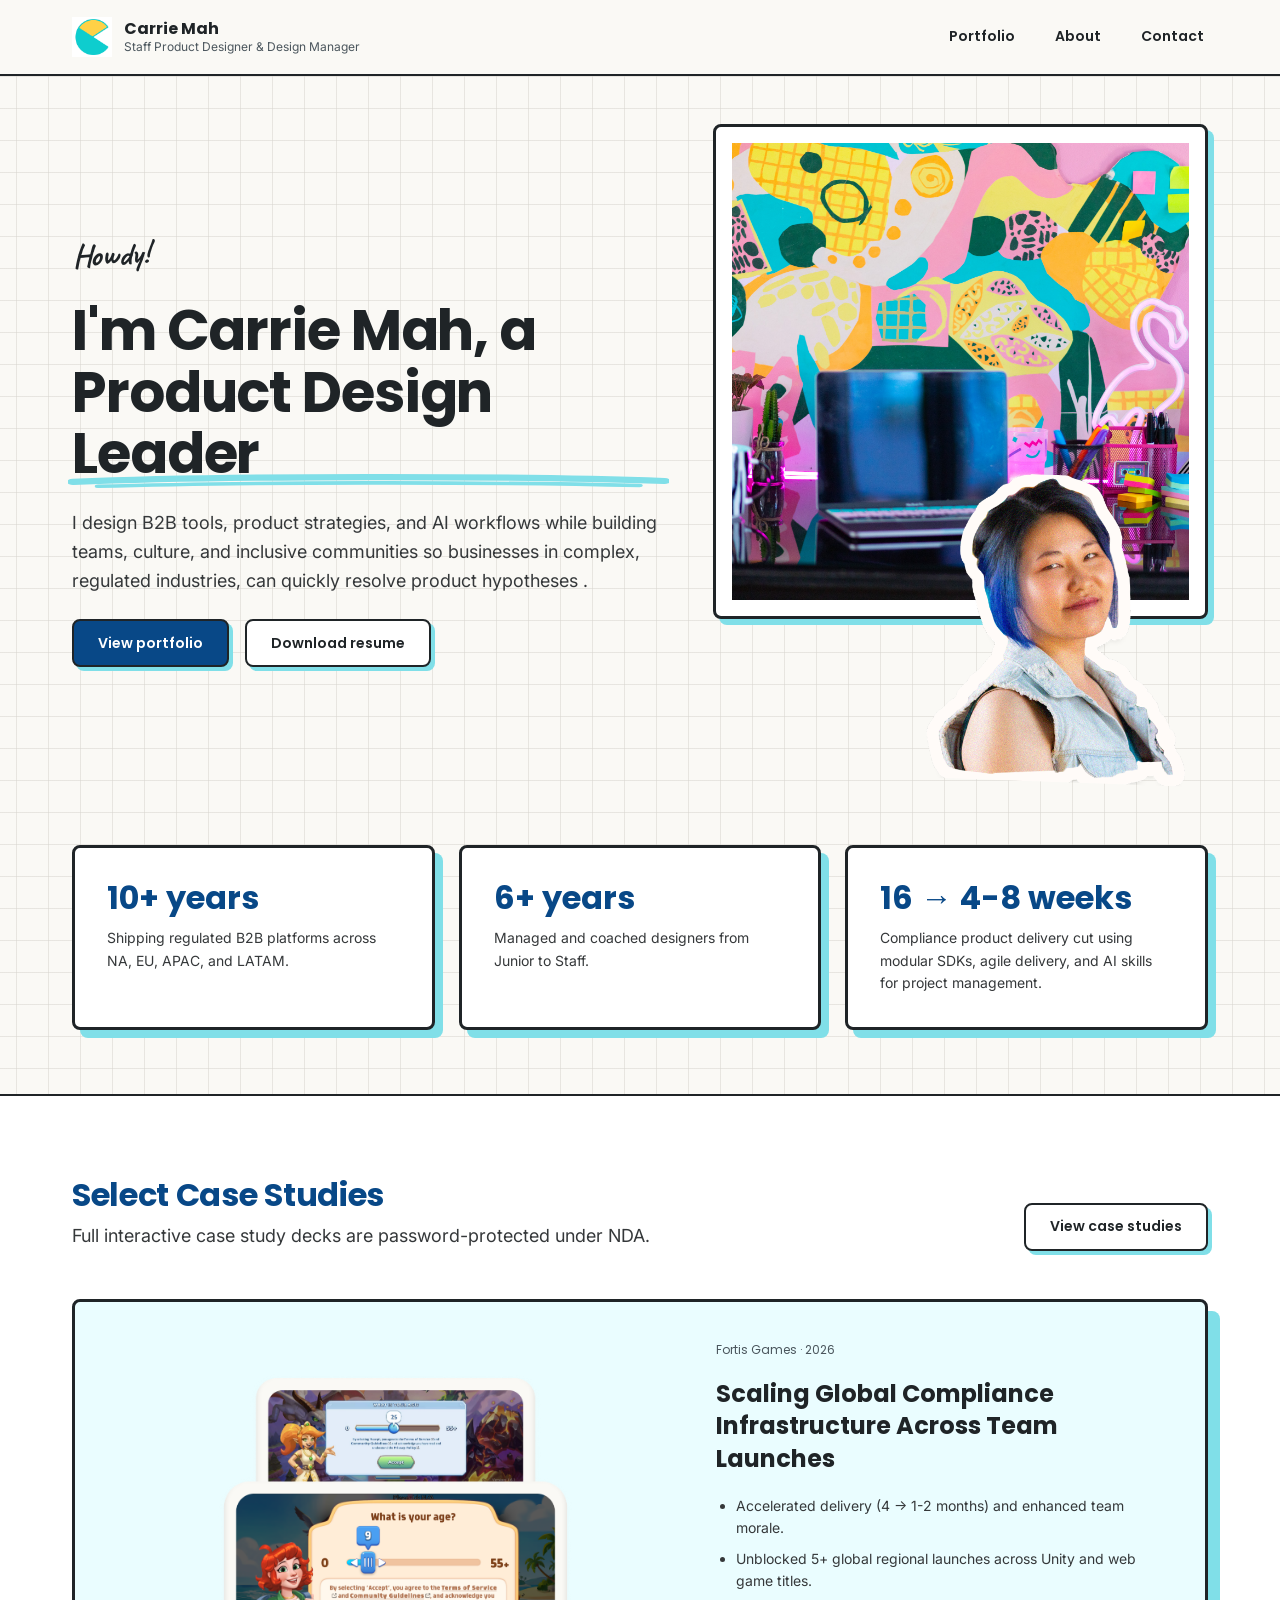
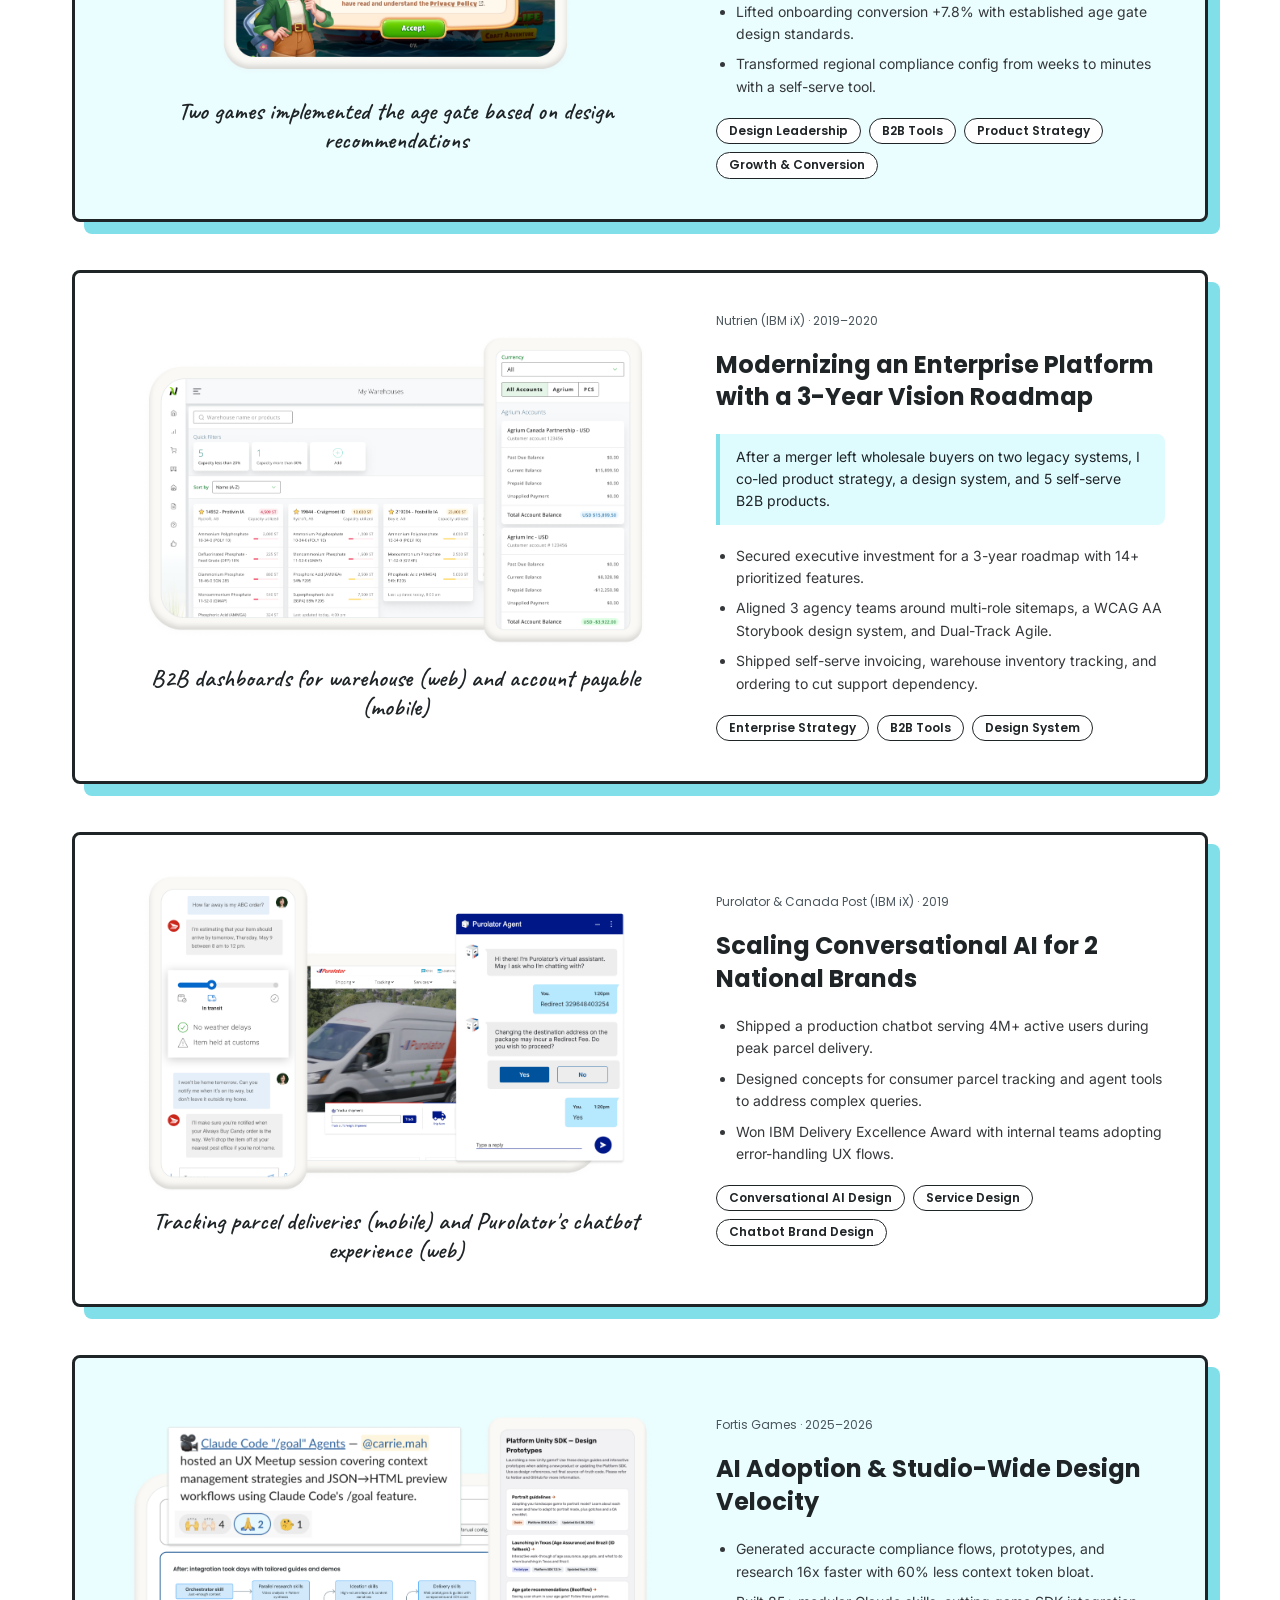
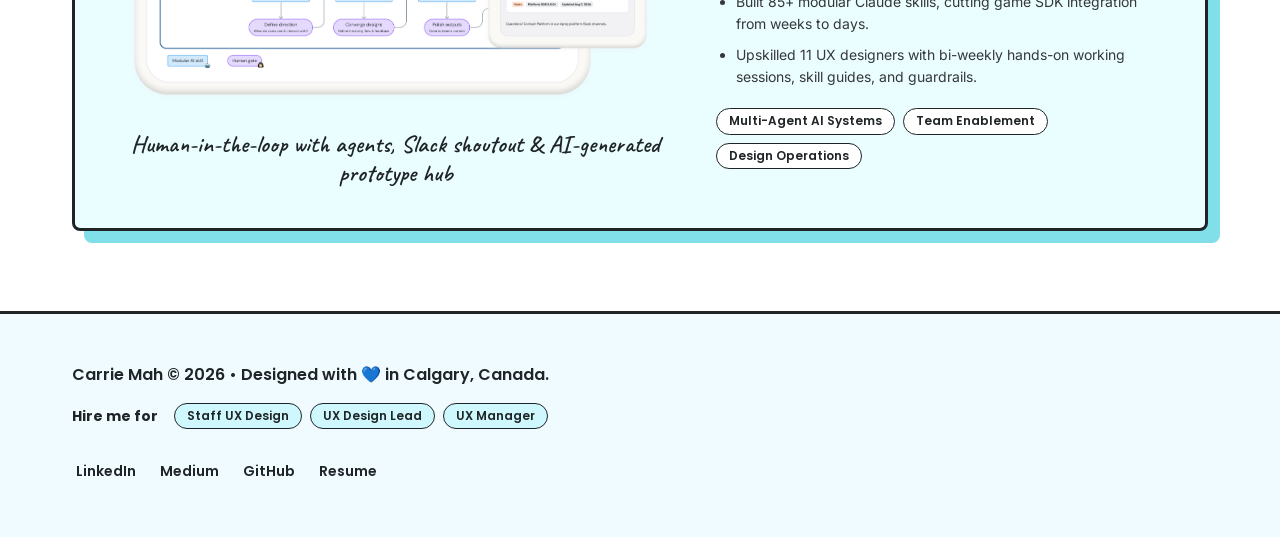
==== commit 4224cbf8: "Update index, about, contact pages and shared styles" ====
--- a/index.html
+++ b/index.html
@@ -17,7 +17,7 @@
   <header class="site-header" role="banner">
     <div class="container site-header__inner">
       <a href="index.html" class="brand-lockup" aria-label="Carrie Mah — Staff Product Designer &amp; Design Manager">
-        <span class="brand-lockup__badge" aria-hidden="true">CM</span>
+        <img src="assets/favicon.png" alt="" class="brand-lockup__favicon" width="40" height="40" aria-hidden="true">
         <span class="brand-lockup__text">
           <span class="brand-lockup__title">Carrie Mah</span>
           <span class="brand-lockup__subtitle">Staff Product Designer &amp; Design Manager</span>
--- a/styles.css
+++ b/styles.css
@@ -596,26 +596,17 @@
   color: var(--ink-primary);
 }
 
-.brand-lockup__badge {
+.brand-lockup__favicon {
   width: var(--space-5);
   height: var(--space-5);
-  display: grid;
-  place-items: center;
-  background-color: var(--bg-cyan);
-  border: var(--border-control);
-  border-radius: var(--radius-default);
-  box-shadow: var(--shadow-xs);
-  font-family: var(--font-display);
-  font-weight: 700;
-  font-size: var(--text-base);
-  color: var(--brand-primary);
+  display: block;
+  object-fit: contain;
   flex-shrink: 0;
-  transition: transform var(--transition-fast), box-shadow var(--transition-fast);
-}
-
-.brand-lockup:hover .brand-lockup__badge {
+  transition: transform var(--transition-fast);
+}
+
+.brand-lockup:hover .brand-lockup__favicon {
   transform: translate(-2px, -2px);
-  box-shadow: var(--shadow-xs-hover);
 }
 
 .brand-lockup__text {
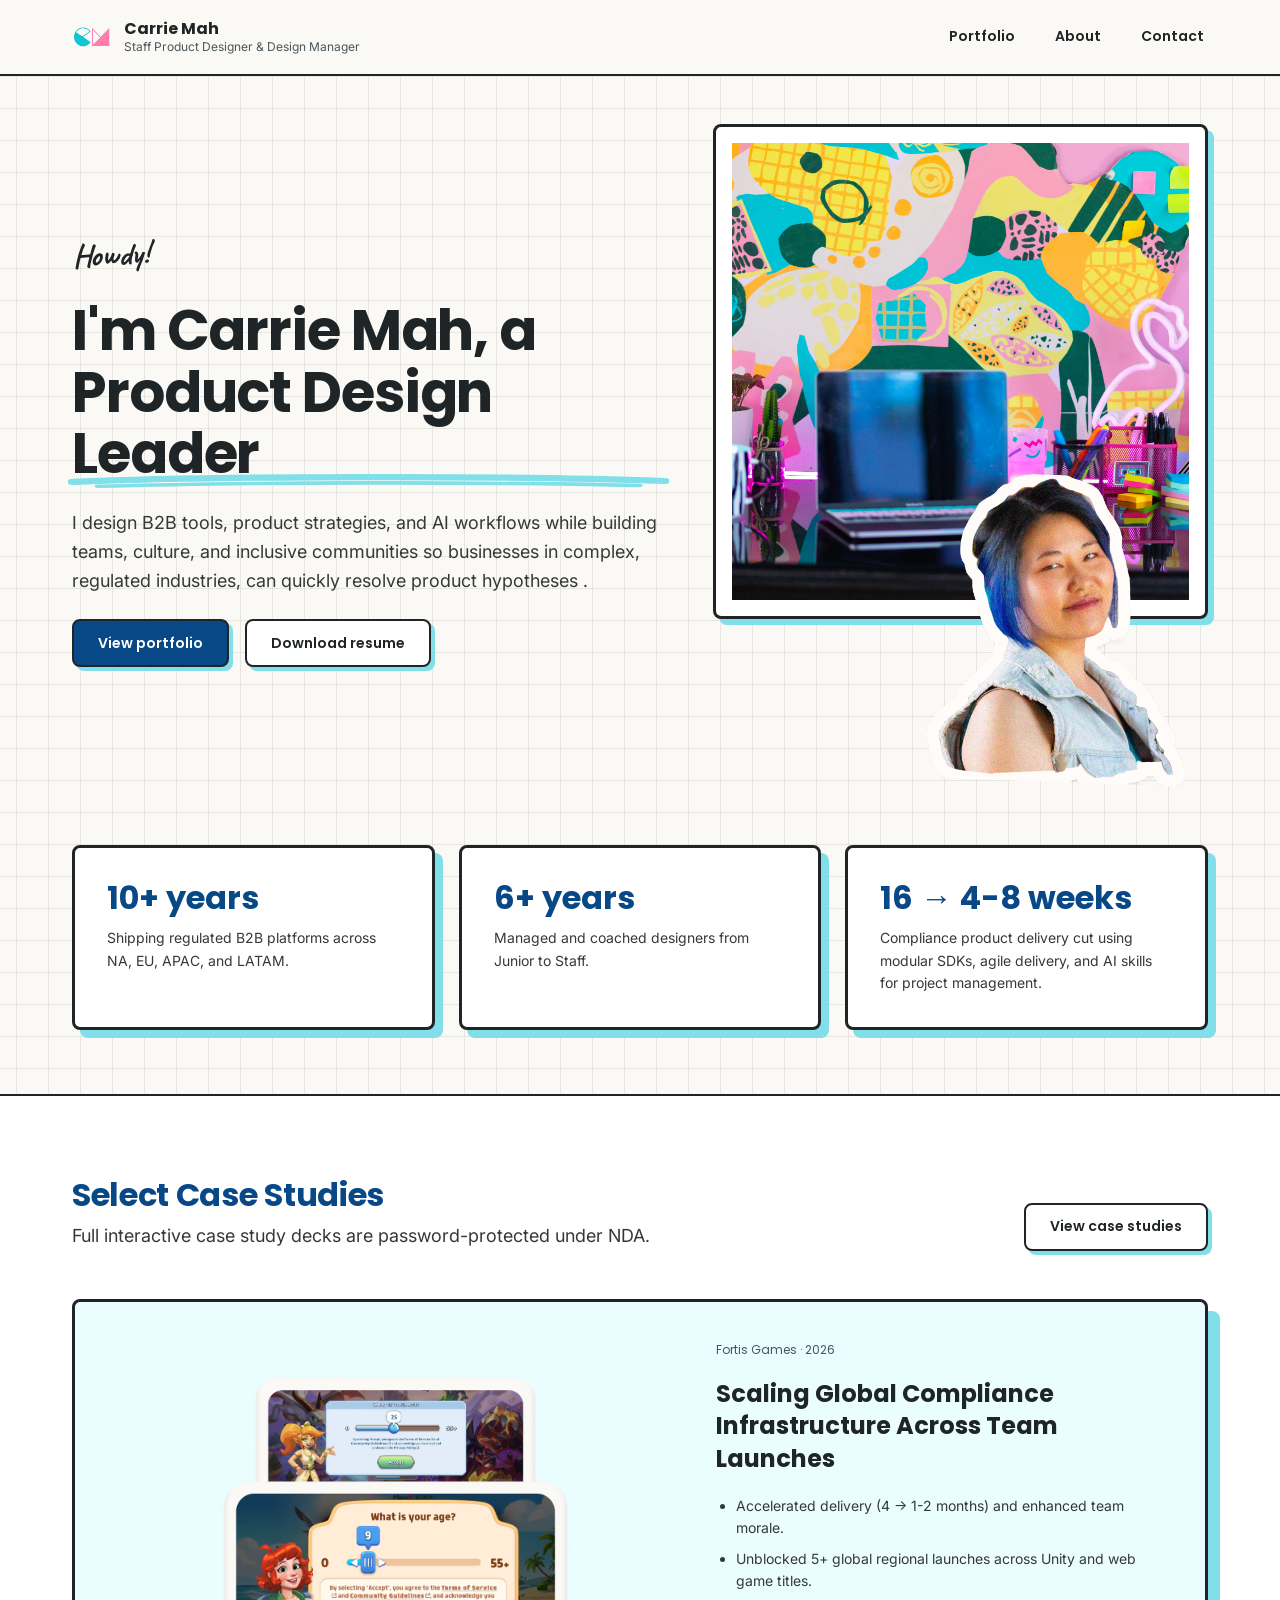
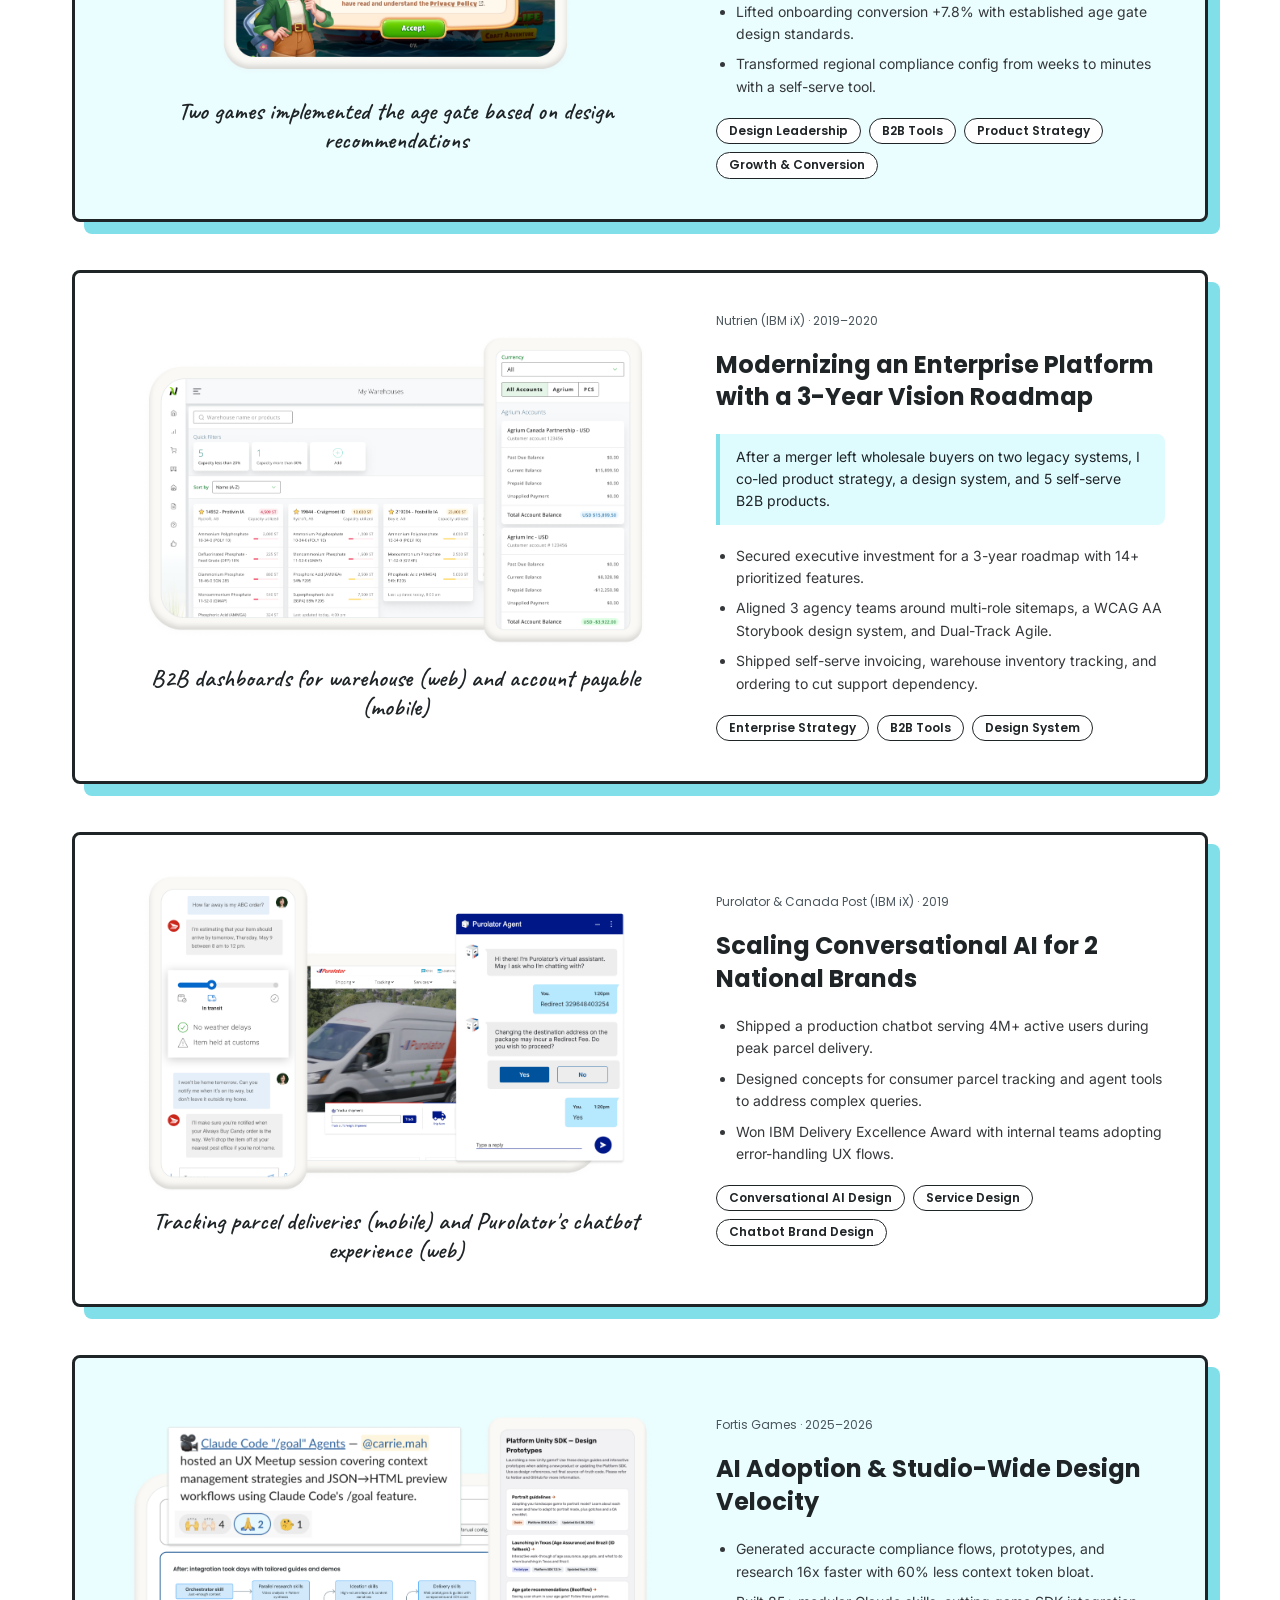
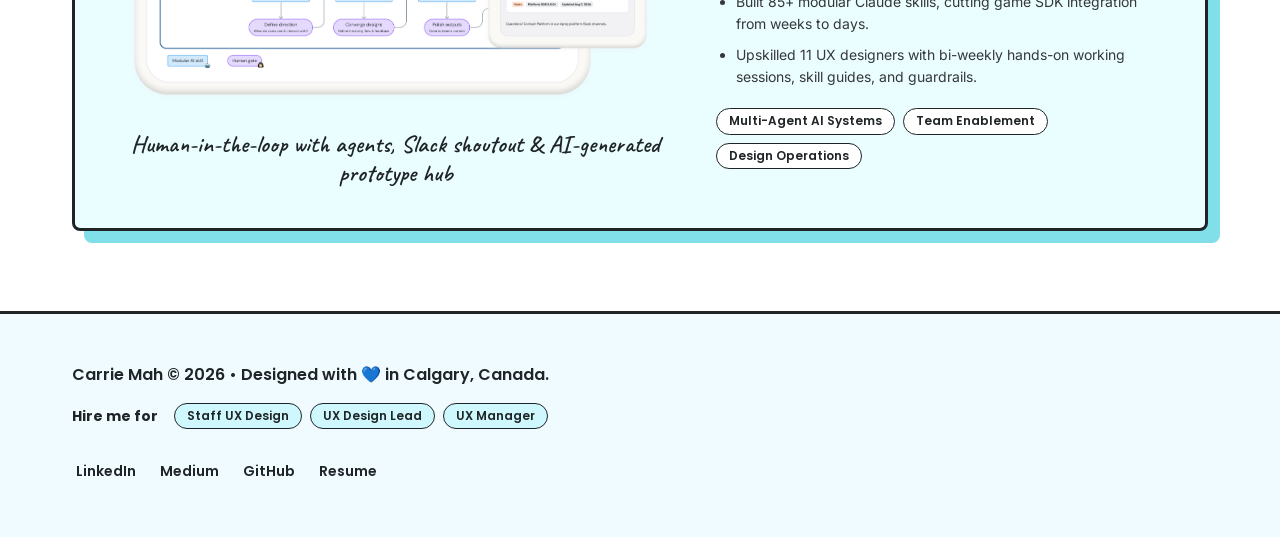
==== commit 0a65a9a8: "Use assets/logo.png for navbar brand icon" ====
--- a/index.html
+++ b/index.html
@@ -17,7 +17,7 @@
   <header class="site-header" role="banner">
     <div class="container site-header__inner">
       <a href="index.html" class="brand-lockup" aria-label="Carrie Mah — Staff Product Designer &amp; Design Manager">
-        <img src="assets/favicon.png" alt="" class="brand-lockup__favicon" width="40" height="40" aria-hidden="true">
+        <img src="assets/logo.png" alt="" class="brand-lockup__favicon" width="40" height="40" aria-hidden="true">
         <span class="brand-lockup__text">
           <span class="brand-lockup__title">Carrie Mah</span>
           <span class="brand-lockup__subtitle">Staff Product Designer &amp; Design Manager</span>
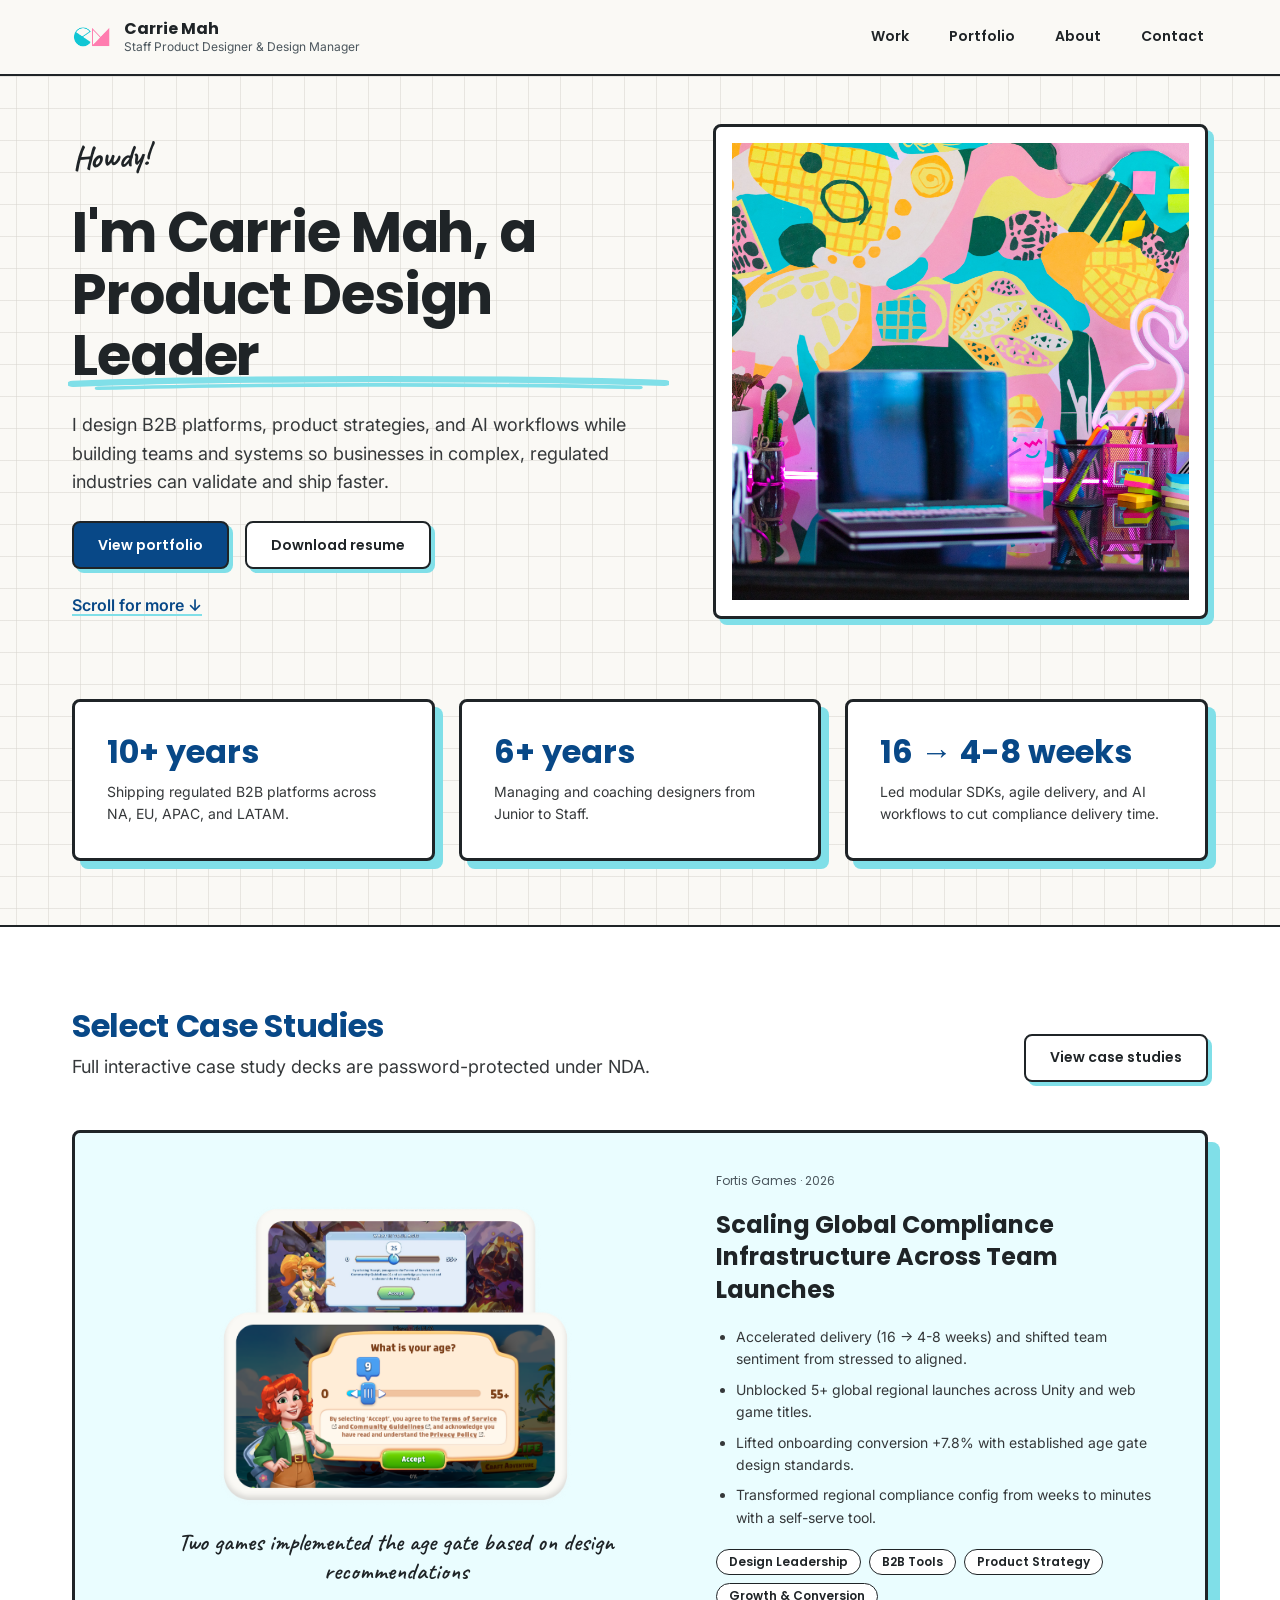
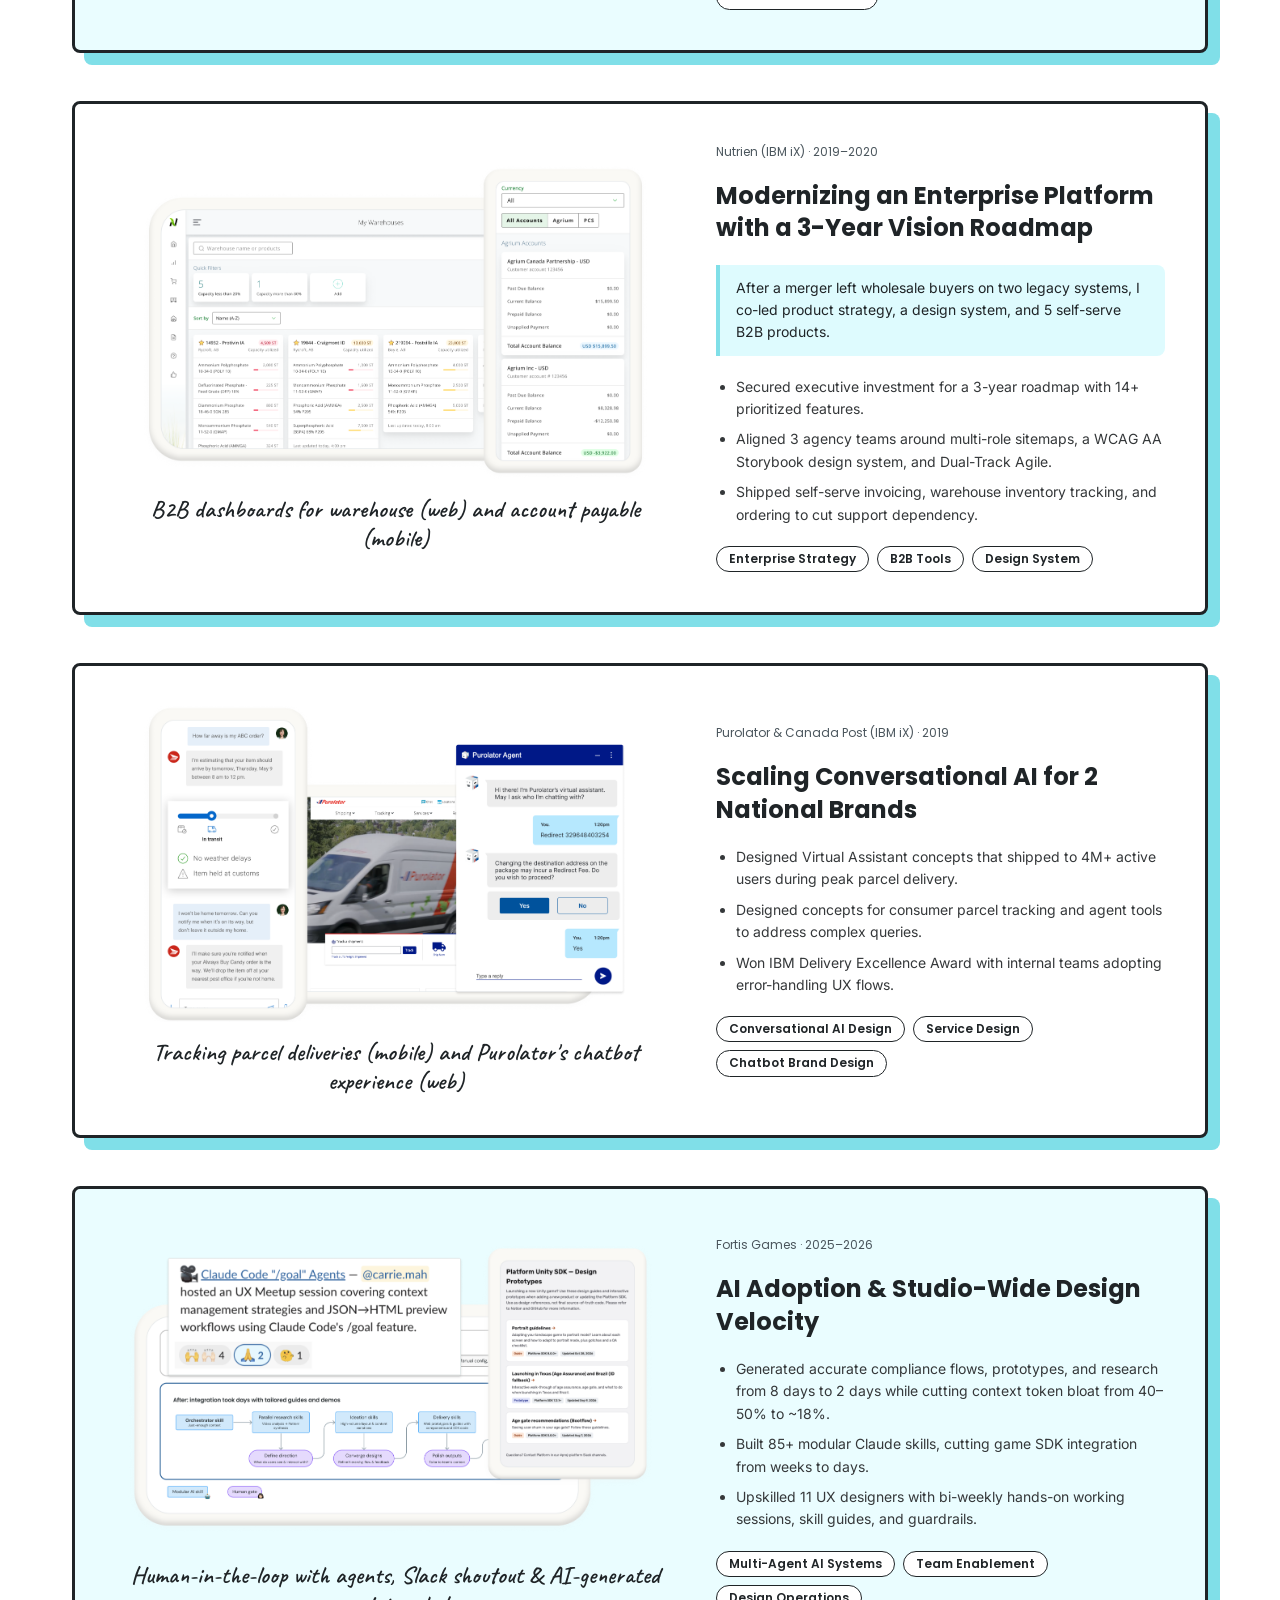
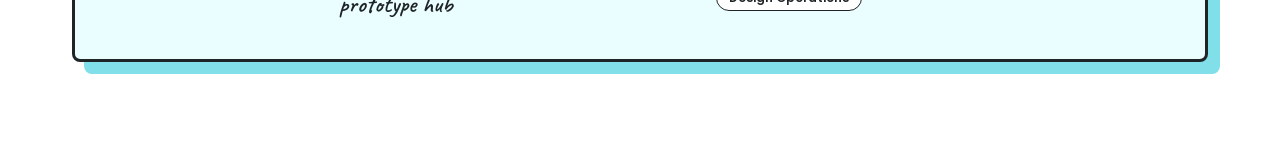
==== commit c23bd05a: "Fix favicon path to assets/favicon.png" ====
--- a/index.html
+++ b/index.html
@@ -4,11 +4,12 @@
   <meta charset="UTF-8">
   <meta name="viewport" content="width=device-width, initial-scale=1.0">
   <title>Carrie Mah — Staff Product Designer &amp; Design Manager</title>
-  <meta name="description" content="I design B2B tools, product strategies, and AI workflows while building teams, culture, and inclusive communities so businesses in complex, regulated industries, can quickly resolve product hypotheses.">
+  <meta name="description" content="I design B2B platforms, product strategies, and AI workflows while building teams and systems so businesses in complex, regulated industries can validate and ship faster.">
   <!-- Google Fonts: Poppins, Inter, Caveat -->
   <link rel="preconnect" href="https://fonts.googleapis.com">
   <link rel="preconnect" href="https://fonts.gstatic.com" crossorigin>
   <link href="https://fonts.googleapis.com/css2?family=Caveat:wght@600;700&family=Inter:wght@400;500;600;700&family=Poppins:wght@400;600;700&display=swap" rel="stylesheet">
+  <link rel="icon" type="image/png" href="assets/favicon.png">
   <link rel="stylesheet" href="styles.css">
 </head>
 <body class="bg-graph-paper">
@@ -41,6 +42,7 @@
 
       <nav id="primary-nav" class="site-nav" aria-label="Primary navigation">
         <ul class="site-nav__list">
+          <li><a href="index.html#portfolio" class="site-nav__link">Work</a></li>
           <li><a href="portfolio.html" class="site-nav__link">Portfolio</a></li>
           <li><a href="about.html" class="site-nav__link">About</a></li>
           <li><a href="contact.html" class="site-nav__link">Contact</a></li>
@@ -68,12 +70,16 @@
               </span>
             </h1>
 
-            <h2 class="hero-subhead">I design B2B tools, product strategies, and AI workflows while building teams, culture, and inclusive communities so businesses in complex, regulated industries, can quickly resolve product hypotheses .</h2>
+            <h2 class="hero-subhead">I design B2B platforms, product strategies, and AI workflows while building teams and systems so businesses in complex, regulated industries can validate and ship faster.</h2>
 
             <div class="btn-group">
               <a href="portfolio.html" class="btn btn--primary">View portfolio</a>
-              <a href="/mah-carrie_resume-2026.pdf" class="btn btn--secondary" download>Download resume</a>
-            </div>
+              <a href="/mah-carrie_resume-2026.pdf" class="btn btn--secondary" target="_blank" rel="noopener noreferrer">Download resume</a>
+            </div>
+
+            <a href="#portfolio" class="hero-scroll">
+              Scroll for more <span aria-hidden="true">↓</span>
+            </a>
           </div>
 
           <div class="hero-portraits">
@@ -92,23 +98,23 @@
                     <circle cx="8.5" cy="8.5" r="1.5"></circle>
                     <path d="M21 15l-5-5L5 21"></path>
                   </svg>
-                  <span class="media-frame__path">./assets/images/hero-main.jpg</span>
+                  <span class="media-frame__path">Hero studio backdrop</span>
                   <span class="media-frame__alt">Studio backdrop with a colorful 80s vibe</span>
                 </div>
               </div>
             </div>
 
             <div class="hero-portrait-card--secondary">
-              <div class="media-frame media-frame--1x1">
+              <div class="media-frame">
                 <img
                   class="media-frame__img"
                   src="./assets/images/carriem_profile.png"
                   alt="Studio portrait of Carrie Mah, Product Design Leader based in Calgary"
-                  width="800"
-                  height="600"
-                >
-                <div class="media-frame__placeholder" aria-hidden="true">
-                  <span class="media-frame__path">./assets/images/carriem_profile.png</span>
+                  width="1071"
+                  height="1275"
+                >
+                <div class="media-frame__placeholder" aria-hidden="true">
+                  <span class="media-frame__path">Carrie Mah portrait</span>
                   <span class="media-frame__alt">Studio portrait of Carrie Mah, Product Design Leader based in Calgary</span>
                 </div>
               </div>
@@ -125,12 +131,12 @@
 
           <article class="stat-card">
             <div class="stat-card__value">6+ years</div>
-            <p class="stat-card__desc">Managed and coached designers from Junior to Staff.</p>
+            <p class="stat-card__desc">Managing and coaching designers from Junior to Staff.</p>
           </article>
 
           <article class="stat-card">
             <div class="stat-card__value">16 → 4-8 weeks</div>
-            <p class="stat-card__desc">Compliance product delivery cut using modular SDKs, agile delivery, and AI skills for project management.</p>
+            <p class="stat-card__desc">Led modular SDKs, agile delivery, and AI workflows to cut compliance delivery time.</p>
           </article>
         </div>
       </div>
@@ -154,9 +160,9 @@
               <div class="case-card__eyebrow">Fortis Games · 2026</div>
               <h3 class="card-h3">Scaling Global Compliance Infrastructure Across Team Launches</h3>
               <ul class="case-card__bullets">
-                <li>Accelerated delivery (4 → 1-2 months) and enhanced team morale.</li>
+                <li>Accelerated delivery (16 → 4-8 weeks) and shifted team sentiment from stressed to aligned.</li>
                 <li>Unblocked 5+ global regional launches across Unity and web game titles.</li>
-                <li>Lifted onboarding conversion +7.8%  with established age gate design standards.</li>
+                <li>Lifted onboarding conversion +7.8% with established age gate design standards.</li>
                 <li>Transformed regional compliance config from weeks to minutes with a self-serve tool.</li>
               </ul>
               <ul class="pill-list" aria-label="Case study tags">
@@ -183,7 +189,7 @@
                     <circle cx="8.5" cy="8.5" r="1.5"></circle>
                     <path d="M21 15l-5-5L5 21"></path>
                   </svg>
-                  <span class="media-frame__path">./assets/images/case-study-01/case-study-01_main-preview.png</span>
+                  <span class="media-frame__path">Fortis Games age gate preview</span>
                   <span class="media-frame__alt">Two games implemented the age gate based on design recommendation.</span>
                 </div>
               </div>
@@ -227,7 +233,7 @@
                     <circle cx="8.5" cy="8.5" r="1.5"></circle>
                     <path d="M21 15l-5-5L5 21"></path>
                   </svg>
-                  <span class="media-frame__path">./assets/images/case-study-02/case-study-02_main-preview.png</span>
+                  <span class="media-frame__path">Nutrien B2B dashboards preview</span>
                   <span class="media-frame__alt">B2B dashboards for warehouse (web) and account payable (mobile)</span>
                 </div>
               </div>
@@ -241,7 +247,7 @@
               <div class="case-card__eyebrow">Purolator &amp; Canada Post (IBM iX) · 2019</div>
               <h3 class="card-h3">Scaling Conversational AI for 2 National Brands</h3>
               <ul class="case-card__bullets">
-                <li>Shipped a production chatbot serving 4M+ active users during peak parcel delivery.</li>
+                <li>Designed Virtual Assistant concepts that shipped to 4M+ active users during peak parcel delivery.</li>
                 <li>Designed concepts for consumer parcel tracking and agent tools to address complex queries.</li>
                 <li>Won IBM Delivery Excellence Award with internal teams adopting error-handling UX flows.</li>
               </ul>
@@ -268,7 +274,7 @@
                     <circle cx="8.5" cy="8.5" r="1.5"></circle>
                     <path d="M21 15l-5-5L5 21"></path>
                   </svg>
-                  <span class="media-frame__path">./assets/images/case-study-03/case-study-03_main-preview.png</span>
+                  <span class="media-frame__path">Purolator &amp; Canada Post preview</span>
                   <span class="media-frame__alt">Tracking parcel deliveries (mobile) and Purolator's chatbot experience (web)</span>
                 </div>
               </div>
@@ -282,7 +288,7 @@
               <div class="case-card__eyebrow">Fortis Games · 2025–2026</div>
               <h3 class="card-h3">AI Adoption & Studio-Wide Design Velocity</h3>
               <ul class="case-card__bullets">
-                <li>Generated accuracte compliance flows, prototypes, and research 16x faster with 60% less context token bloat.</li>
+                <li>Generated accurate compliance flows, prototypes, and research from 8 days to 2 days while cutting context token bloat from 40–50% to ~18%.</li>
                 <li>Built 85+ modular Claude skills, cutting game SDK integration from weeks to days.</li>
                 <li>Upskilled 11 UX designers with bi-weekly hands-on working sessions, skill guides, and guardrails.</li>
               </ul>
@@ -309,7 +315,7 @@
                     <circle cx="8.5" cy="8.5" r="1.5"></circle>
                     <path d="M21 15l-5-5L5 21"></path>
                   </svg>
-                  <span class="media-frame__path">./assets/images/case-study-04/case-study-04_main-preview.png</span>
+                  <span class="media-frame__path">Fortis AI workflows preview</span>
                   <span class="media-frame__alt">Human-in-the-loop with agents, Slack shoutout & AI-generated prototype hub</span>
                 </div>
               </div>
@@ -321,25 +327,7 @@
     </section>
   </main>
 
-  <footer class="site-footer" role="contentinfo">
-    <div class="container site-footer__inner">
-      <p class="site-footer__signoff">Carrie Mah © 2026 • Designed with 💙 in Calgary, Canada.</p>
-      <div class="site-footer__roles">
-        <span class="site-footer__roles-label">Hire me for</span>
-        <ul class="pill-list" aria-label="Roles Carrie Mah is open to">
-          <li class="pill pill--cyan">Staff UX Design</li>
-          <li class="pill pill--cyan">UX Design Lead</li>
-          <li class="pill pill--cyan">UX Manager</li>
-        </ul>
-      </div>
-      <ul class="site-footer__links" aria-label="Contact and external links">
-        <li><a href="https://linkedin.com/in/carriemah" class="btn btn--tertiary" target="_blank" rel="noopener noreferrer">LinkedIn</a></li>
-        <li><a href="https://carriemahplay.medium.com/" class="btn btn--tertiary" target="_blank" rel="noopener noreferrer">Medium</a></li>
-        <li><a href="https://github.com/carriemplay" class="btn btn--tertiary" target="_blank" rel="noopener noreferrer">GitHub</a></li>
-        <li><a href="/mah-carrie_resume-2026.pdf" class="btn btn--tertiary" download>Resume</a></li>
-      </ul>
-    </div>
-  </footer>
+  <div data-include="footer.html"></div>
 
   <script src="script.js"></script>
 </body>
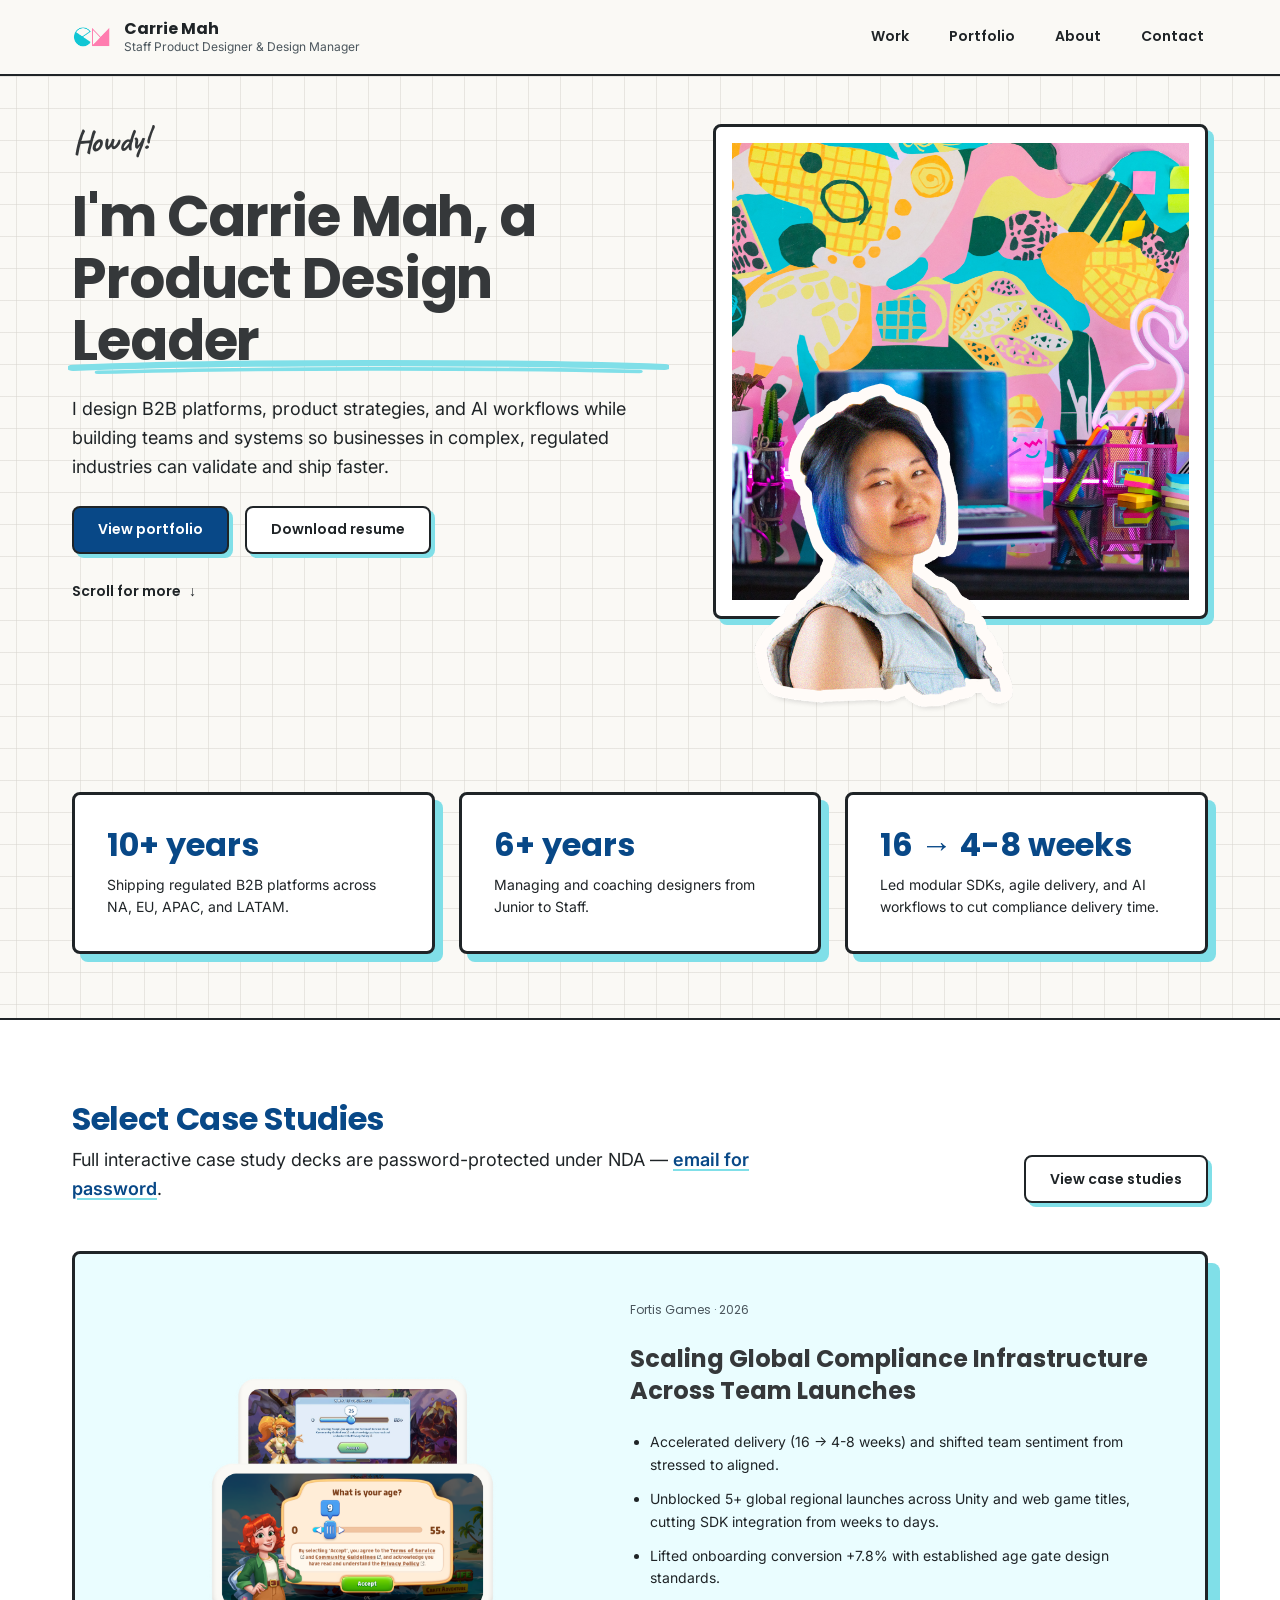
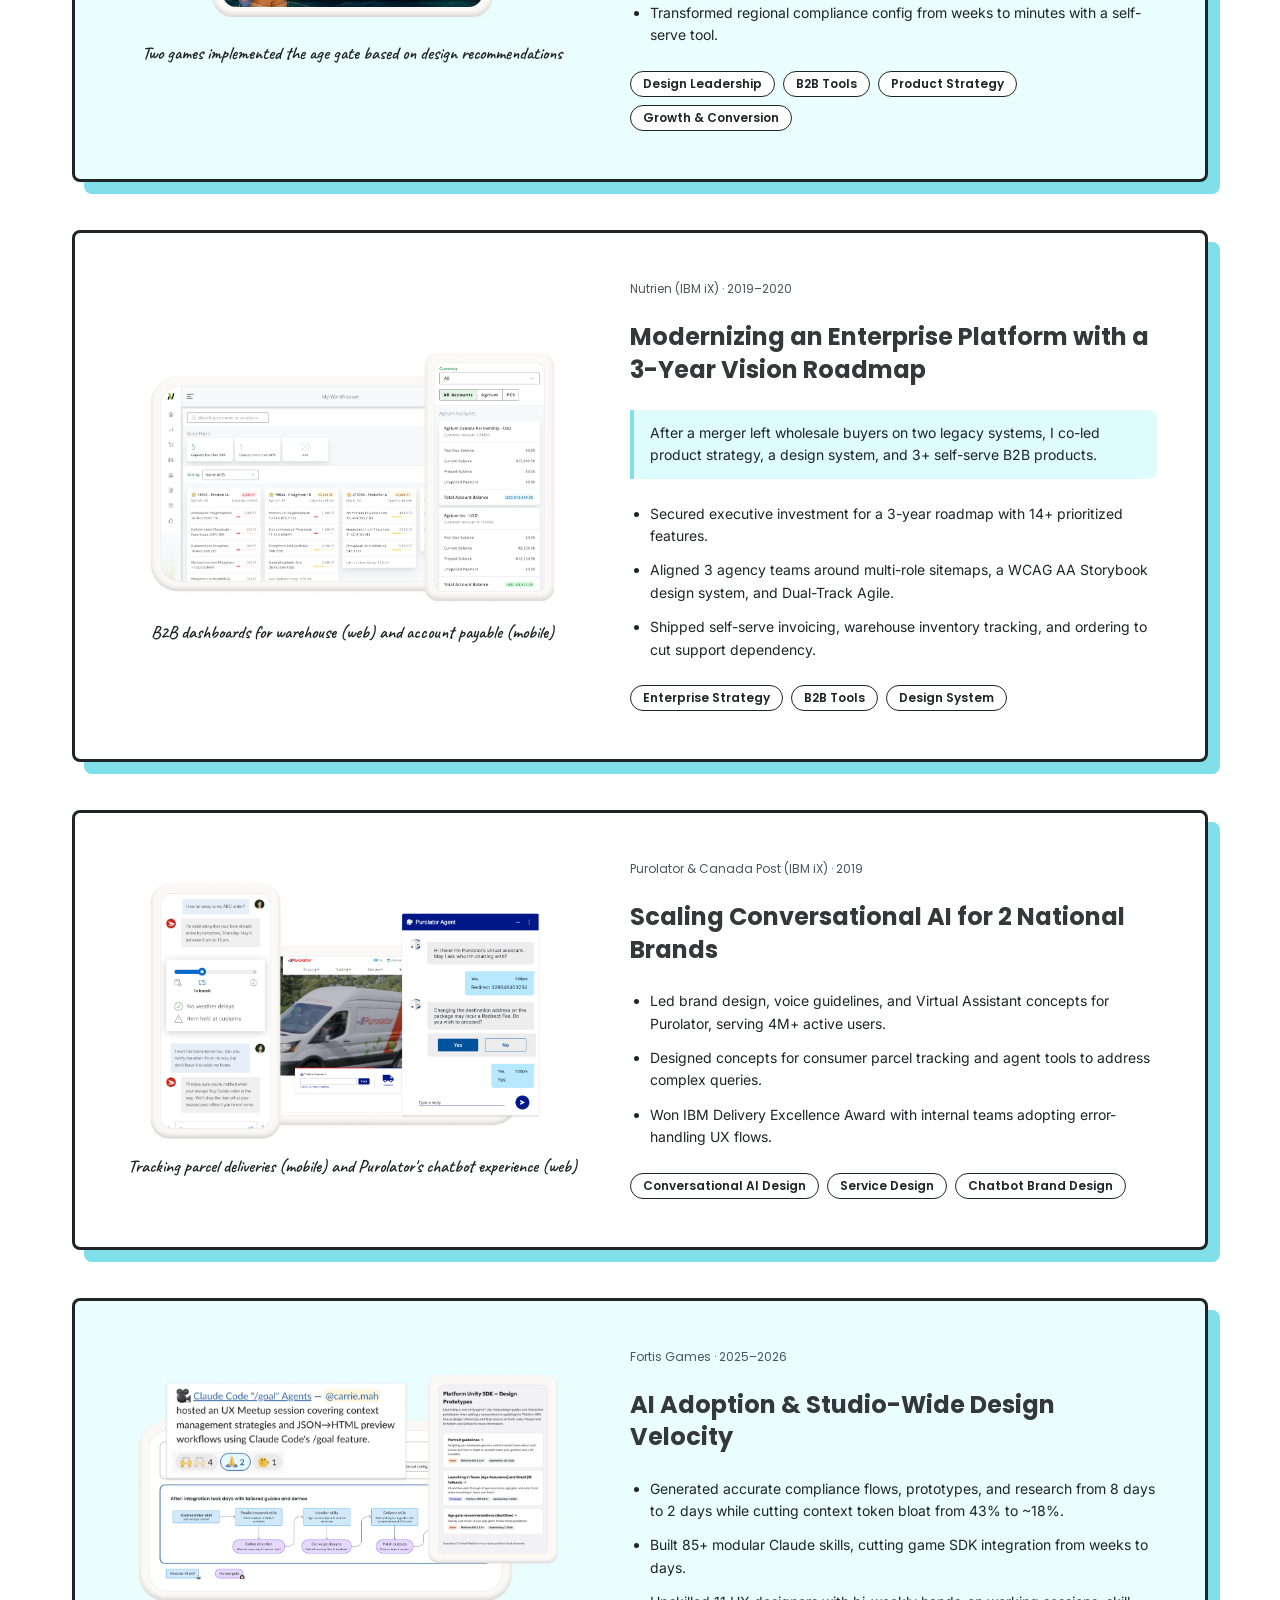
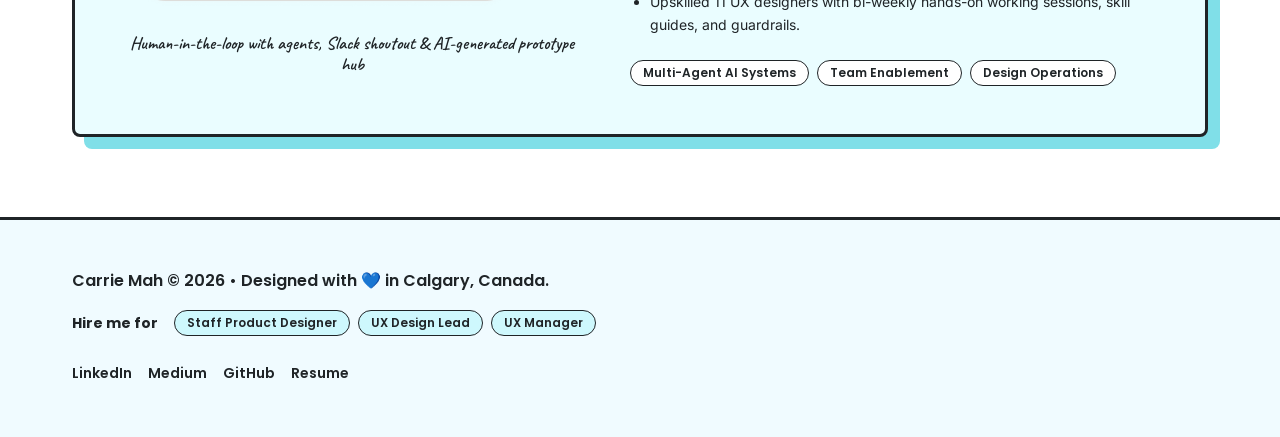
==== commit 1ddda7ab: "update index content" ====
--- a/index.html
+++ b/index.html
@@ -148,7 +148,7 @@
         <div class="section-header">
           <div class="section-header__copy">
             <h2 id="case-studies-heading" class="section-h2">Select Case Studies</h2>
-            <p class="lead-copy">Full interactive case study decks are password-protected under NDA.</p>
+            <p class="lead-copy">Full interactive case study decks are password-protected under NDA — <a href="mailto:contact@carriemah.com">email for password</a>.</p>
           </div>
           <a href="portfolio.html" class="btn btn--secondary">View case studies</a>
         </div>
@@ -161,7 +161,7 @@
               <h3 class="card-h3">Scaling Global Compliance Infrastructure Across Team Launches</h3>
               <ul class="case-card__bullets">
                 <li>Accelerated delivery (16 → 4-8 weeks) and shifted team sentiment from stressed to aligned.</li>
-                <li>Unblocked 5+ global regional launches across Unity and web game titles.</li>
+                <li>Unblocked 5+ global regional launches across Unity and web game titles, cutting SDK integration from weeks to days.</li>
                 <li>Lifted onboarding conversion +7.8% with established age gate design standards.</li>
                 <li>Transformed regional compliance config from weeks to minutes with a self-serve tool.</li>
               </ul>
@@ -203,7 +203,7 @@
               <div class="case-card__eyebrow">Nutrien (IBM iX) · 2019–2020</div>
               <h3 class="card-h3">Modernizing an Enterprise Platform with a 3-Year Vision Roadmap</h3>
               <blockquote class="case-card__hook">
-                After a merger left wholesale buyers on two legacy systems, I co-led product strategy, a design system, and 5 self-serve B2B products.
+                After a merger left wholesale buyers on two legacy systems, I co-led product strategy, a design system, and 3+ self-serve B2B products.
               </blockquote>
               <ul class="case-card__bullets">
                 <li>Secured executive investment for a 3-year roadmap with 14+ prioritized features.</li>
@@ -247,7 +247,7 @@
               <div class="case-card__eyebrow">Purolator &amp; Canada Post (IBM iX) · 2019</div>
               <h3 class="card-h3">Scaling Conversational AI for 2 National Brands</h3>
               <ul class="case-card__bullets">
-                <li>Designed Virtual Assistant concepts that shipped to 4M+ active users during peak parcel delivery.</li>
+                <li>Led brand design, voice guidelines, and Virtual Assistant concepts for Purolator, serving 4M+ active users.</li>
                 <li>Designed concepts for consumer parcel tracking and agent tools to address complex queries.</li>
                 <li>Won IBM Delivery Excellence Award with internal teams adopting error-handling UX flows.</li>
               </ul>
@@ -288,7 +288,7 @@
               <div class="case-card__eyebrow">Fortis Games · 2025–2026</div>
               <h3 class="card-h3">AI Adoption & Studio-Wide Design Velocity</h3>
               <ul class="case-card__bullets">
-                <li>Generated accurate compliance flows, prototypes, and research from 8 days to 2 days while cutting context token bloat from 40–50% to ~18%.</li>
+                <li>Generated accurate compliance flows, prototypes, and research from 8 days to 2 days while cutting context token bloat from 43% to ~18%.</li>
                 <li>Built 85+ modular Claude skills, cutting game SDK integration from weeks to days.</li>
                 <li>Upskilled 11 UX designers with bi-weekly hands-on working sessions, skill guides, and guardrails.</li>
               </ul>
--- a/styles.css
+++ b/styles.css
@@ -128,7 +128,7 @@
   font-family: var(--font-body);
   font-size: var(--text-base);
   line-height: var(--leading-relaxed);
-  color: var(--ink-body);
+  color: var(--ink-primary);
   background-color: var(--bg-paper);
   -webkit-font-smoothing: antialiased;
   text-rendering: optimizeLegibility;
@@ -148,7 +148,7 @@
 }
 
 /* Single Unified Inline Link Style */
-a:not(.btn):not(.site-nav__link):not(.brand-lockup):not(.skip-link) {
+a:not(.btn):not(.site-nav__link):not(.brand-lockup):not(.skip-link):not(.hero-scroll) {
   color: var(--brand-primary);
   font-weight: 600;
   text-decoration: underline;
@@ -158,7 +158,7 @@
   transition: color var(--transition-fast), text-decoration-color var(--transition-fast);
 }
 
-a:not(.btn):not(.site-nav__link):not(.brand-lockup):not(.skip-link):hover {
+a:not(.btn):not(.site-nav__link):not(.brand-lockup):not(.skip-link):not(.hero-scroll):hover {
   color: var(--brand-primary-hover);
   text-decoration-color: var(--brand-primary);
 }
@@ -280,14 +280,14 @@
 .hero-h1 {
   font-size: var(--text-5xl);
   line-height: var(--leading-none);
-  color: var(--ink-primary);
+  color: var(--ink-body);
   letter-spacing: -0.02em;
 }
 
 .gate-h1 {
   font-size: var(--text-6xl);
   line-height: var(--leading-none);
-  color: var(--ink-primary);
+  color: var(--ink-body);
   letter-spacing: -0.02em;
 }
 
@@ -305,7 +305,7 @@
   font-size: var(--text-2xl);
   font-weight: 700;
   line-height: var(--leading-snug);
-  color: var(--ink-primary);
+  color: var(--ink-body);
 }
 
 .lead-copy {
@@ -313,7 +313,7 @@
   font-size: var(--text-lg);
   line-height: var(--leading-relaxed);
   font-weight: 400;
-  color: var(--ink-body);
+  color: var(--ink-primary);
   margin: 0;
 }
 
@@ -416,13 +416,13 @@
 }
 
 .btn:hover:not(:disabled):not(.btn--tertiary) {
-  transform: translate(-2px, -2px);
-  box-shadow: var(--shadow-xs-hover);
-}
-
-.btn:active:not(:disabled):not(.btn--tertiary) {
   transform: translate(2px, 2px);
   box-shadow: var(--shadow-xs-active);
+}
+
+.btn:active:not(:disabled):not(.btn--tertiary) {
+  transform: translate(4px, 4px);
+  box-shadow: 0 0 0 var(--brand-aqua);
 }
 
 .btn:disabled {
@@ -445,10 +445,6 @@
 .btn--secondary {
   background-color: var(--surface-white);
   color: var(--ink-primary);
-}
-
-.btn--secondary:hover:not(:disabled) {
-  background-color: var(--surface-accent);
 }
 
 /* 3. Tertiary Button */
@@ -840,7 +836,7 @@
   display: grid;
   grid-template-columns: 1.2fr 1fr;
   gap: var(--space-6);
-  align-items: center;
+  align-items: start;
 }
 
 .hero-copy {
@@ -859,7 +855,7 @@
   font-size: var(--text-3xl);
   font-weight: 700;
   line-height: var(--leading-tight);
-  color: var(--ink-primary);
+  color: var(--ink-body);
   transform: rotate(-3deg);
   transform-origin: left center;
 }
@@ -869,8 +865,29 @@
   font-size: var(--text-lg);
   font-weight: 400;
   line-height: var(--leading-relaxed);
-  color: var(--ink-body);
-  margin: 0;
+  color: var(--ink-primary);
+  margin: 0;
+}
+
+.hero-scroll {
+  display: inline-flex;
+  align-items: center;
+  gap: var(--space-1);
+  width: fit-content;
+  padding: var(--space-0-5) 0;
+  font-family: var(--font-display);
+  font-size: var(--text-sm);
+  font-weight: 600;
+  line-height: var(--leading-snug);
+  color: var(--ink-primary);
+  text-decoration: none;
+  border-bottom: 2px solid transparent;
+  transition: color var(--transition-fast), border-color var(--transition-fast);
+}
+
+.hero-scroll:hover {
+  color: var(--brand-primary);
+  border-bottom-color: var(--brand-aqua);
 }
 
 .hero-portraits {
@@ -889,8 +906,8 @@
 
 .hero-portrait-card--secondary {
   width: 62%;
-  margin-left: auto;
-  margin-top: calc(var(--space-10) * -2);
+  margin-left: calc(var(--space-2));
+  margin-top: calc(var(--space-10) * -3.4);
   position: relative;
   z-index: 2;
   background: transparent;
@@ -902,6 +919,14 @@
   transition: transform var(--transition-fast);
 }
 
+.hero-portrait-card--secondary .media-frame {
+  aspect-ratio: 1071 / 1275;
+}
+
+.hero-portrait-card--secondary .media-frame__img {
+  object-fit: contain;
+}
+
 .hero-portrait-card--secondary .media-frame.is-loaded {
   background: transparent;
   border: none;
@@ -948,7 +973,7 @@
   margin: 0;
   font-size: var(--text-sm);
   line-height: var(--leading-relaxed);
-  color: var(--ink-body);
+  color: var(--ink-primary);
 }
 
 @media (max-width: 991px) {
@@ -1007,10 +1032,10 @@
   border: var(--border-card);
   border-radius: var(--radius-default);
   box-shadow: var(--shadow-lg);
-  padding: var(--space-5);
+  padding: var(--space-6);
   display: grid;
-  grid-template-columns: 1.25fr 1fr;
-  gap: var(--space-5);
+  grid-template-columns: 1fr 1.15fr;
+  gap: var(--space-6);
   align-items: center;
 }
 
@@ -1033,7 +1058,7 @@
 .case-card__content {
   display: flex;
   flex-direction: column;
-  gap: var(--space-2-5);
+  gap: var(--space-3);
 }
 
 .case-card__eyebrow {
@@ -1061,10 +1086,10 @@
   padding-left: var(--space-2-5);
   display: flex;
   flex-direction: column;
-  gap: var(--space-1);
+  gap: var(--space-1-5);
   font-size: var(--text-sm);
   line-height: var(--leading-relaxed);
-  color: var(--ink-body);
+  color: var(--ink-primary);
 }
 
 .case-card__visual {
@@ -1077,6 +1102,7 @@
 
 .case-card__caption {
   text-align: center;
+  font-size: var(--text-lg);
 }
 
 @media (max-width: 991px) {
@@ -1103,6 +1129,10 @@
   box-shadow: var(--shadow-lg);
   padding: var(--space-3) var(--space-4);
   margin-bottom: var(--space-4);
+  display: grid;
+  grid-template-columns: 220px 1fr;
+  gap: var(--space-4);
+  align-items: center;
 }
 
 .about-intro-card__text {
@@ -1113,13 +1143,8 @@
   color: var(--ink-primary);
 }
 
-.about-intro-card.hero-grid {
-  grid-template-columns: 1fr 2fr;
-}
-
 .about-intro-card .media-frame {
-  max-width: 280px;
-  justify-self: end;
+  width: 220px;
 }
 
 .about-narrative {
@@ -1134,7 +1159,7 @@
 
 .about-narrative p {
   margin: 0;
-  color: var(--ink-body);
+  color: var(--ink-primary);
 }
 
 .about-community-card {
@@ -1151,7 +1176,7 @@
 
 .about-community-card p {
   margin: 0;
-  color: var(--ink-body);
+  color: var(--ink-primary);
 }
 
 .about-list {
@@ -1160,7 +1185,7 @@
   display: flex;
   flex-direction: column;
   gap: var(--space-1);
-  color: var(--ink-body);
+  color: var(--ink-primary);
 }
 
 .capabilities-block {
@@ -1197,7 +1222,7 @@
   font-size: var(--text-lg);
   font-weight: 700;
   line-height: var(--leading-snug);
-  color: var(--ink-primary);
+  color: var(--ink-body);
   margin: 0;
 }
 
@@ -1209,7 +1234,7 @@
   gap: var(--space-0-5);
   font-size: var(--text-sm);
   line-height: var(--leading-normal);
-  color: var(--ink-body);
+  color: var(--ink-primary);
 }
 
 .about-ctas {
@@ -1269,7 +1294,7 @@
     padding: var(--space-2);
   }
   
-  .about-intro-card.hero-grid,
+  .about-intro-card,
   .capabilities-grid {
     grid-template-columns: 1fr;
   }
@@ -1297,7 +1322,7 @@
   font-size: var(--text-xl);
   font-weight: 700;
   line-height: var(--leading-snug);
-  color: var(--ink-primary);
+  color: var(--ink-body);
   margin: 0 0 var(--space-3) 0;
   display: inline-flex;
   align-items: center;
@@ -1333,7 +1358,7 @@
 
 .principle-card p {
   margin: 0;
-  color: var(--ink-body);
+  color: var(--ink-primary);
 }
 
 .philosophy-group__cta,
@@ -1379,7 +1404,7 @@
   margin: 0;
   padding-left: 0;
   border-left: none;
-  color: var(--ink-body);
+  color: var(--ink-primary);
   font-size: var(--text-base);
   line-height: var(--leading-relaxed);
 }
@@ -1396,7 +1421,7 @@
   font-family: var(--font-display);
   font-size: var(--text-base);
   font-weight: 700;
-  color: var(--ink-primary);
+  color: var(--ink-body);
 }
 
 .testimonial-card__role {
@@ -1571,7 +1596,3 @@
   margin: var(--space-1) 0 0 0;
 }
 
-.site-footer__links .btn--tertiary {
-  padding-inline: var(--space-0-5);
-}
-
